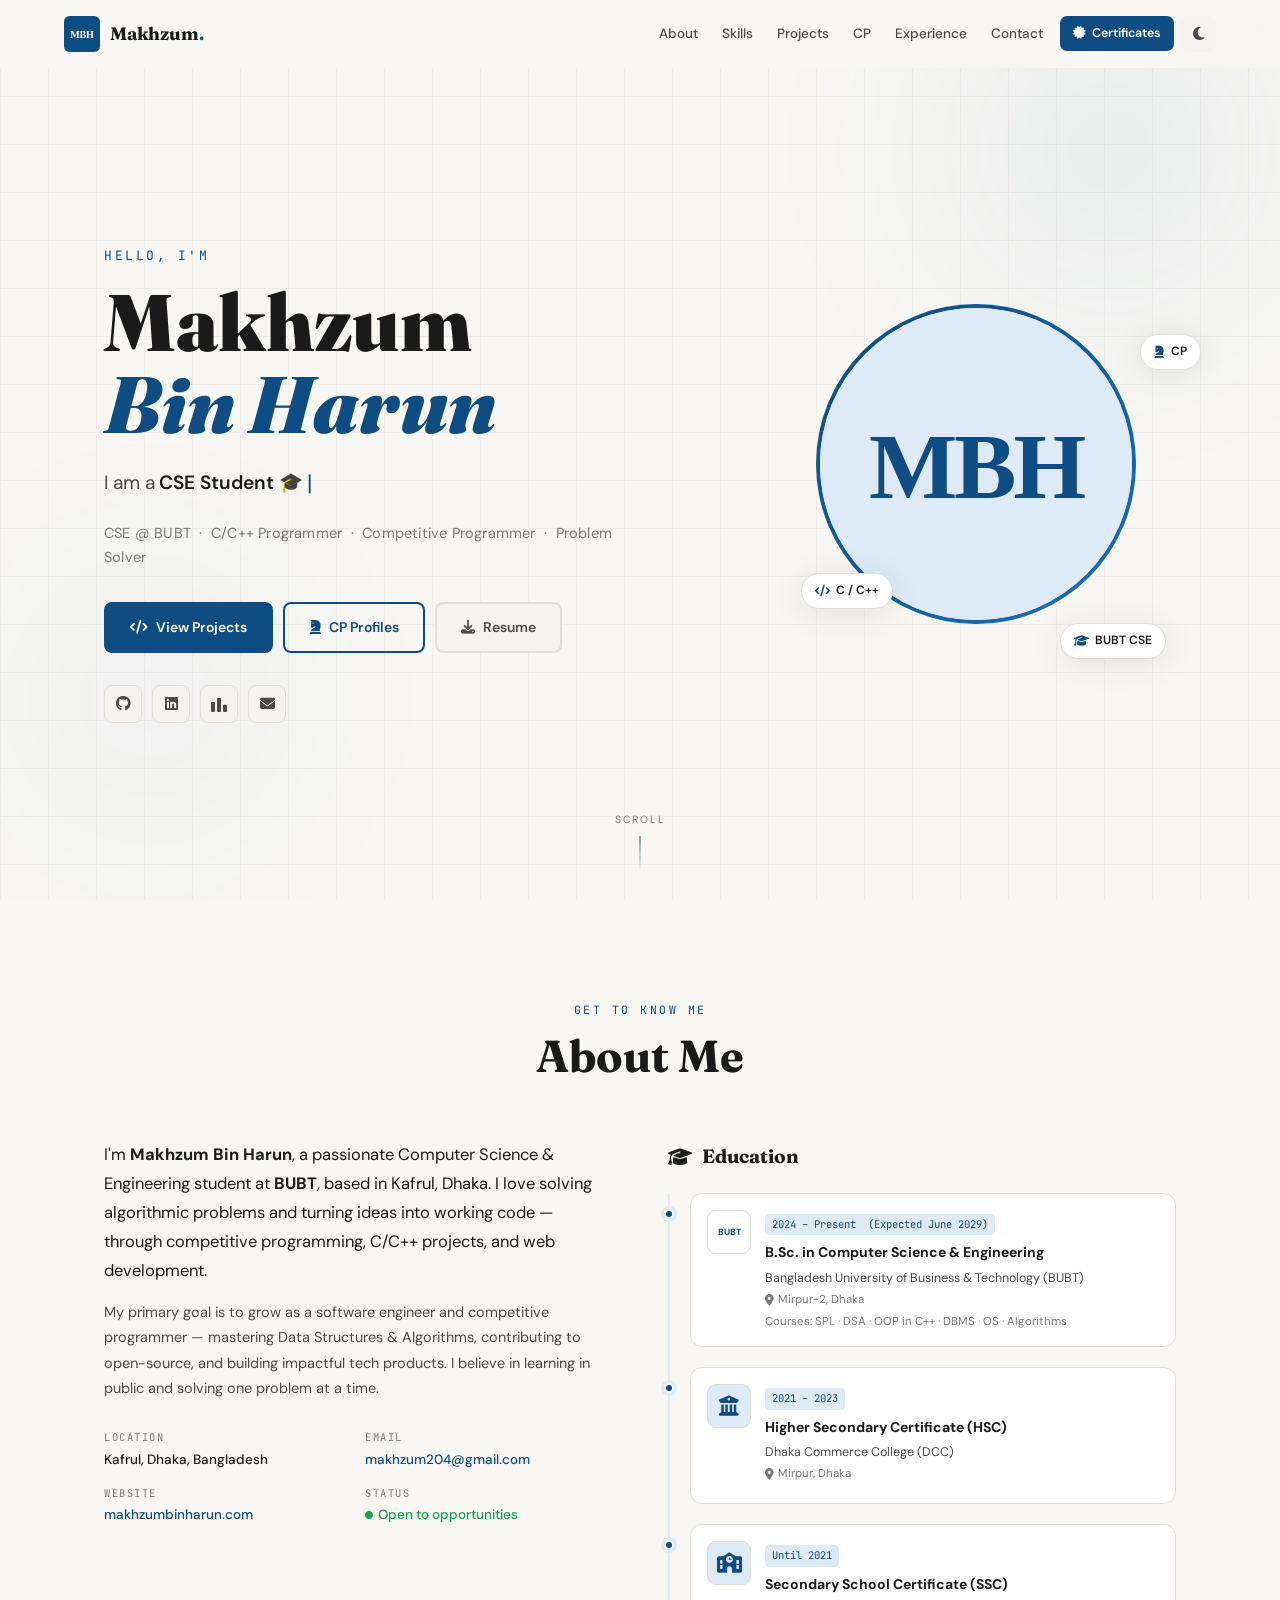
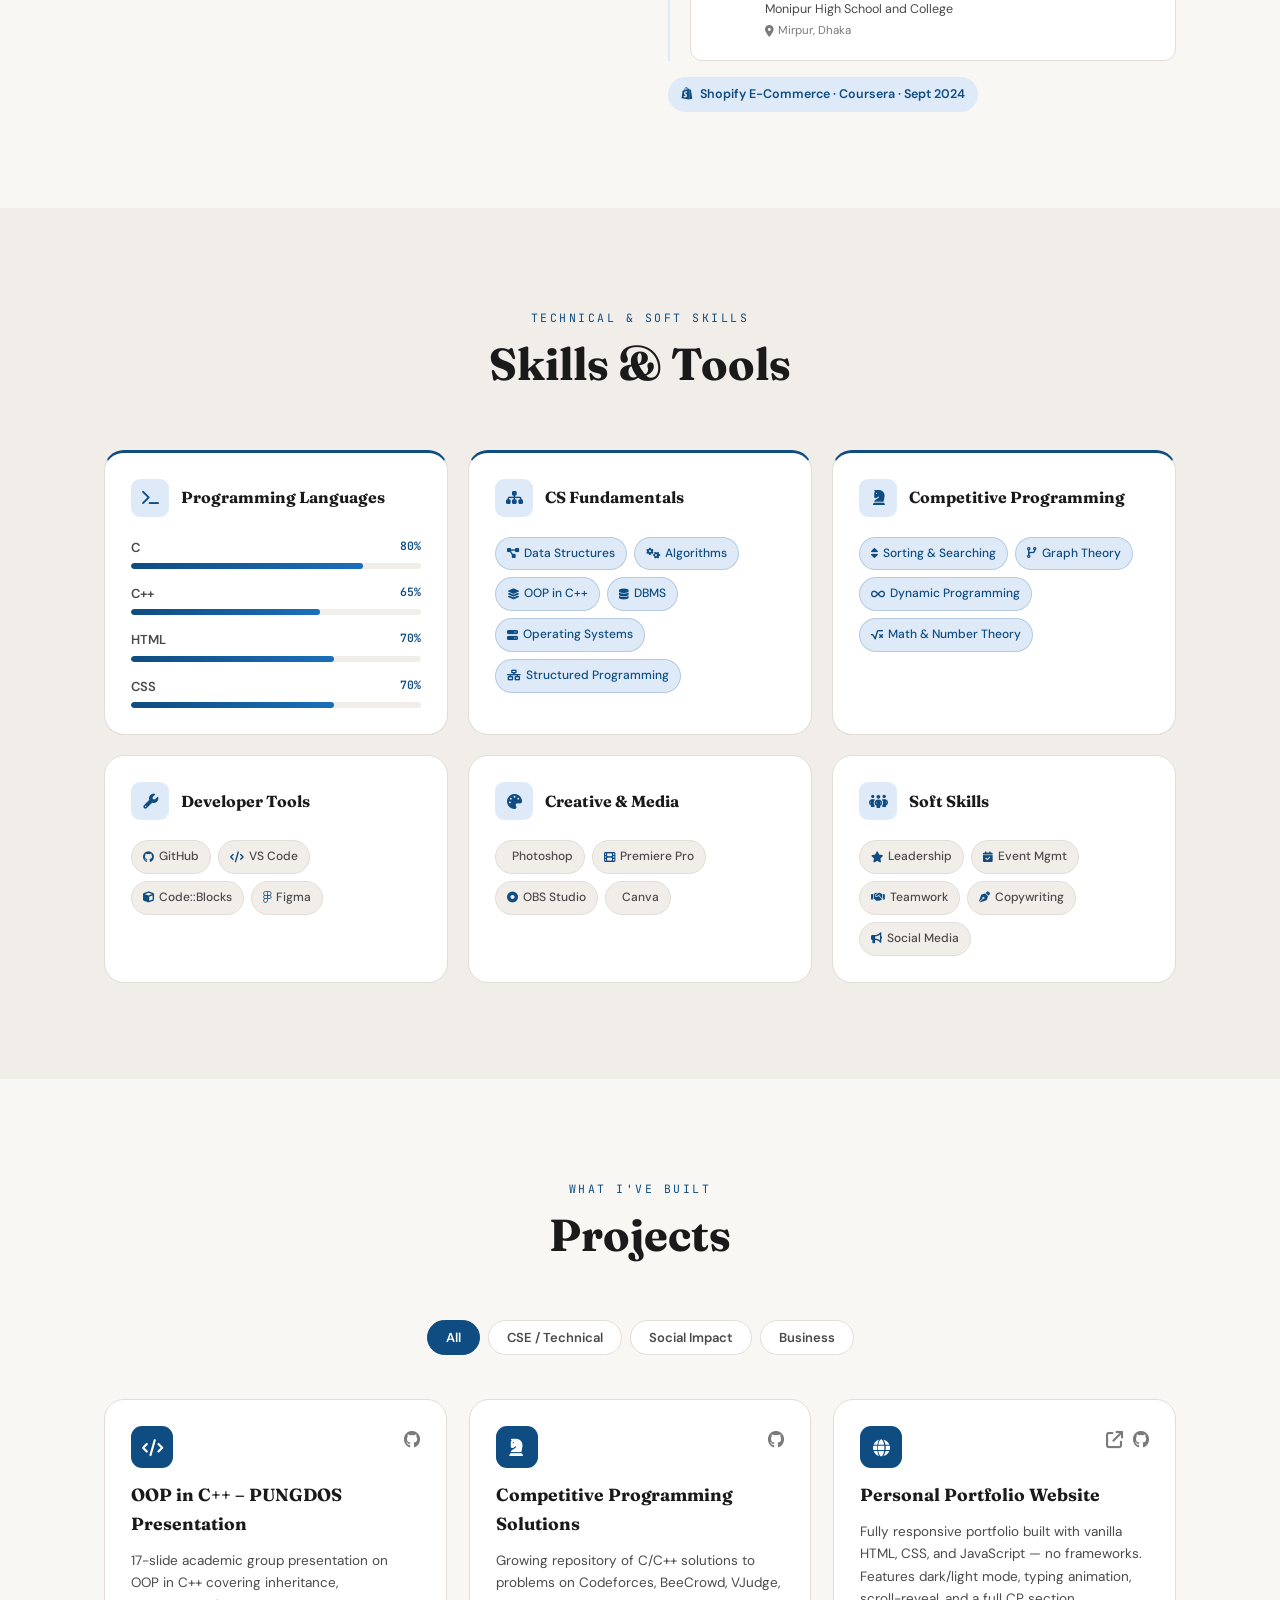
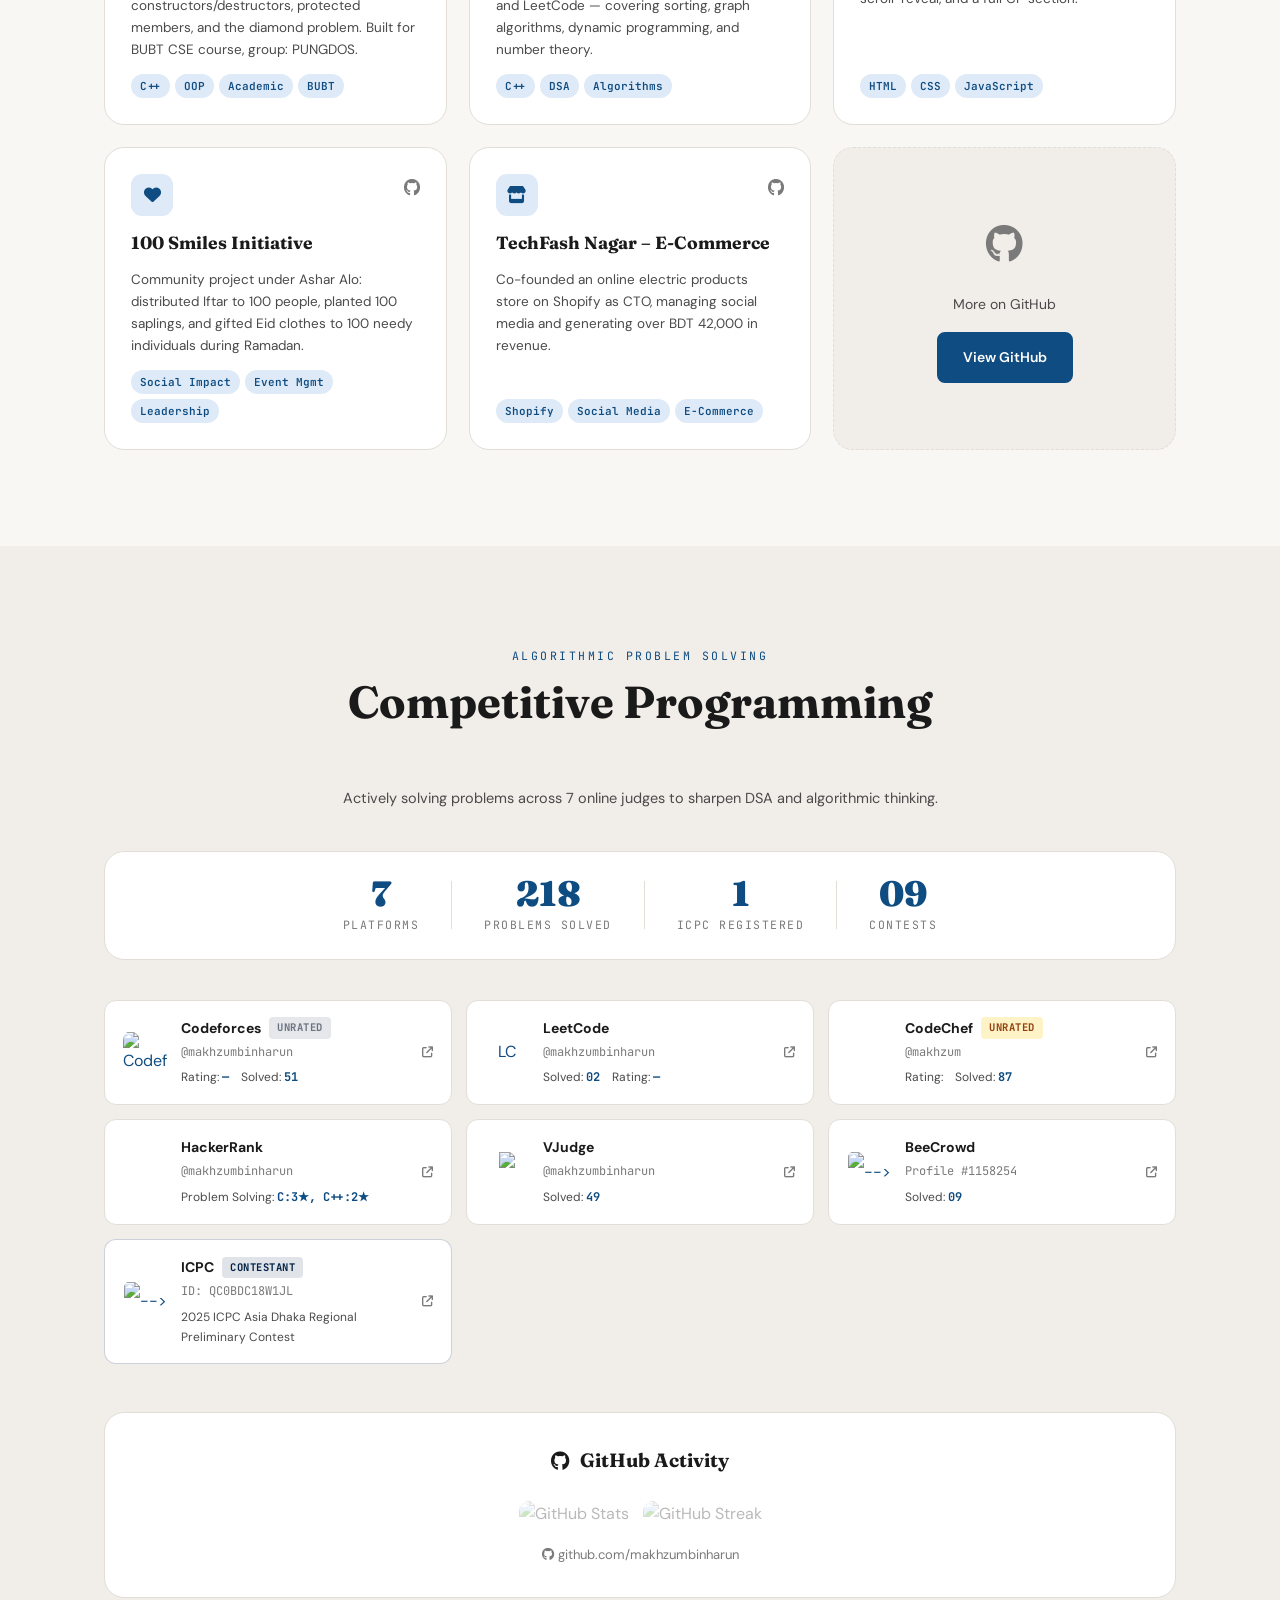
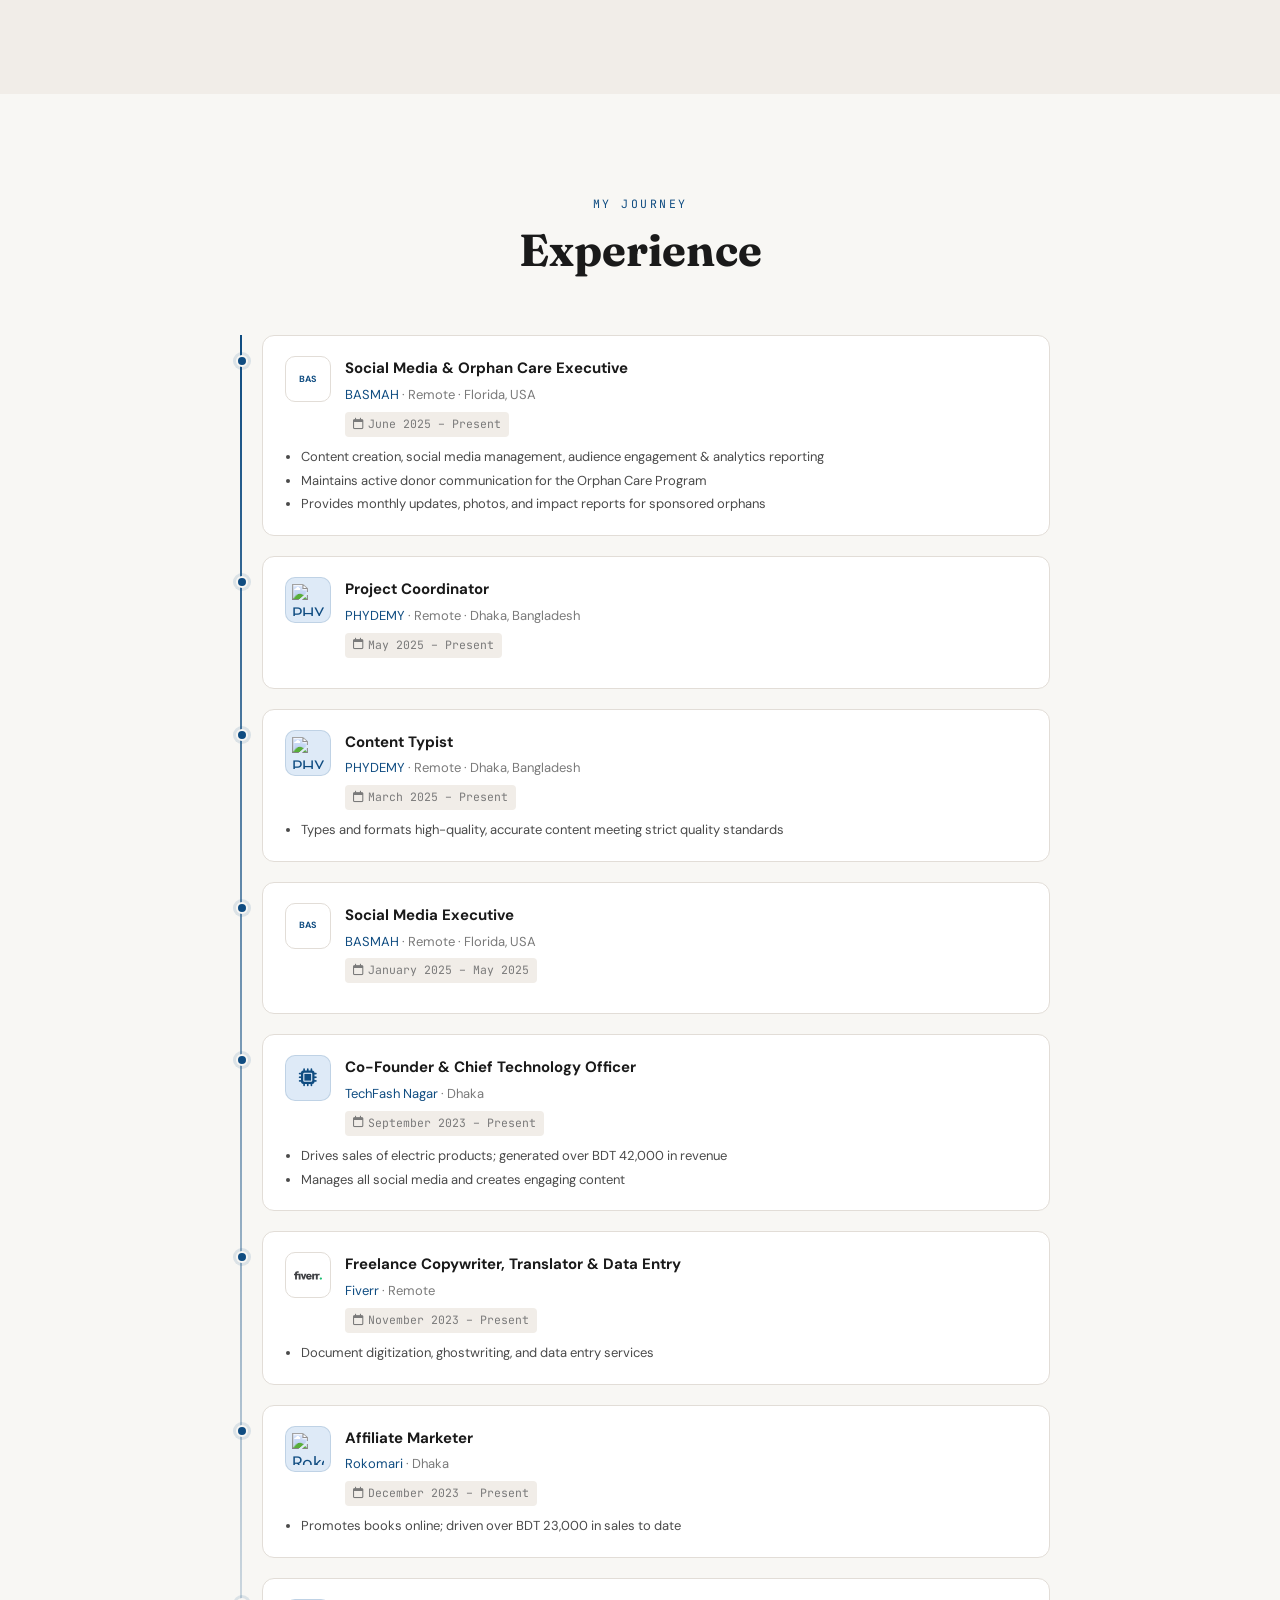
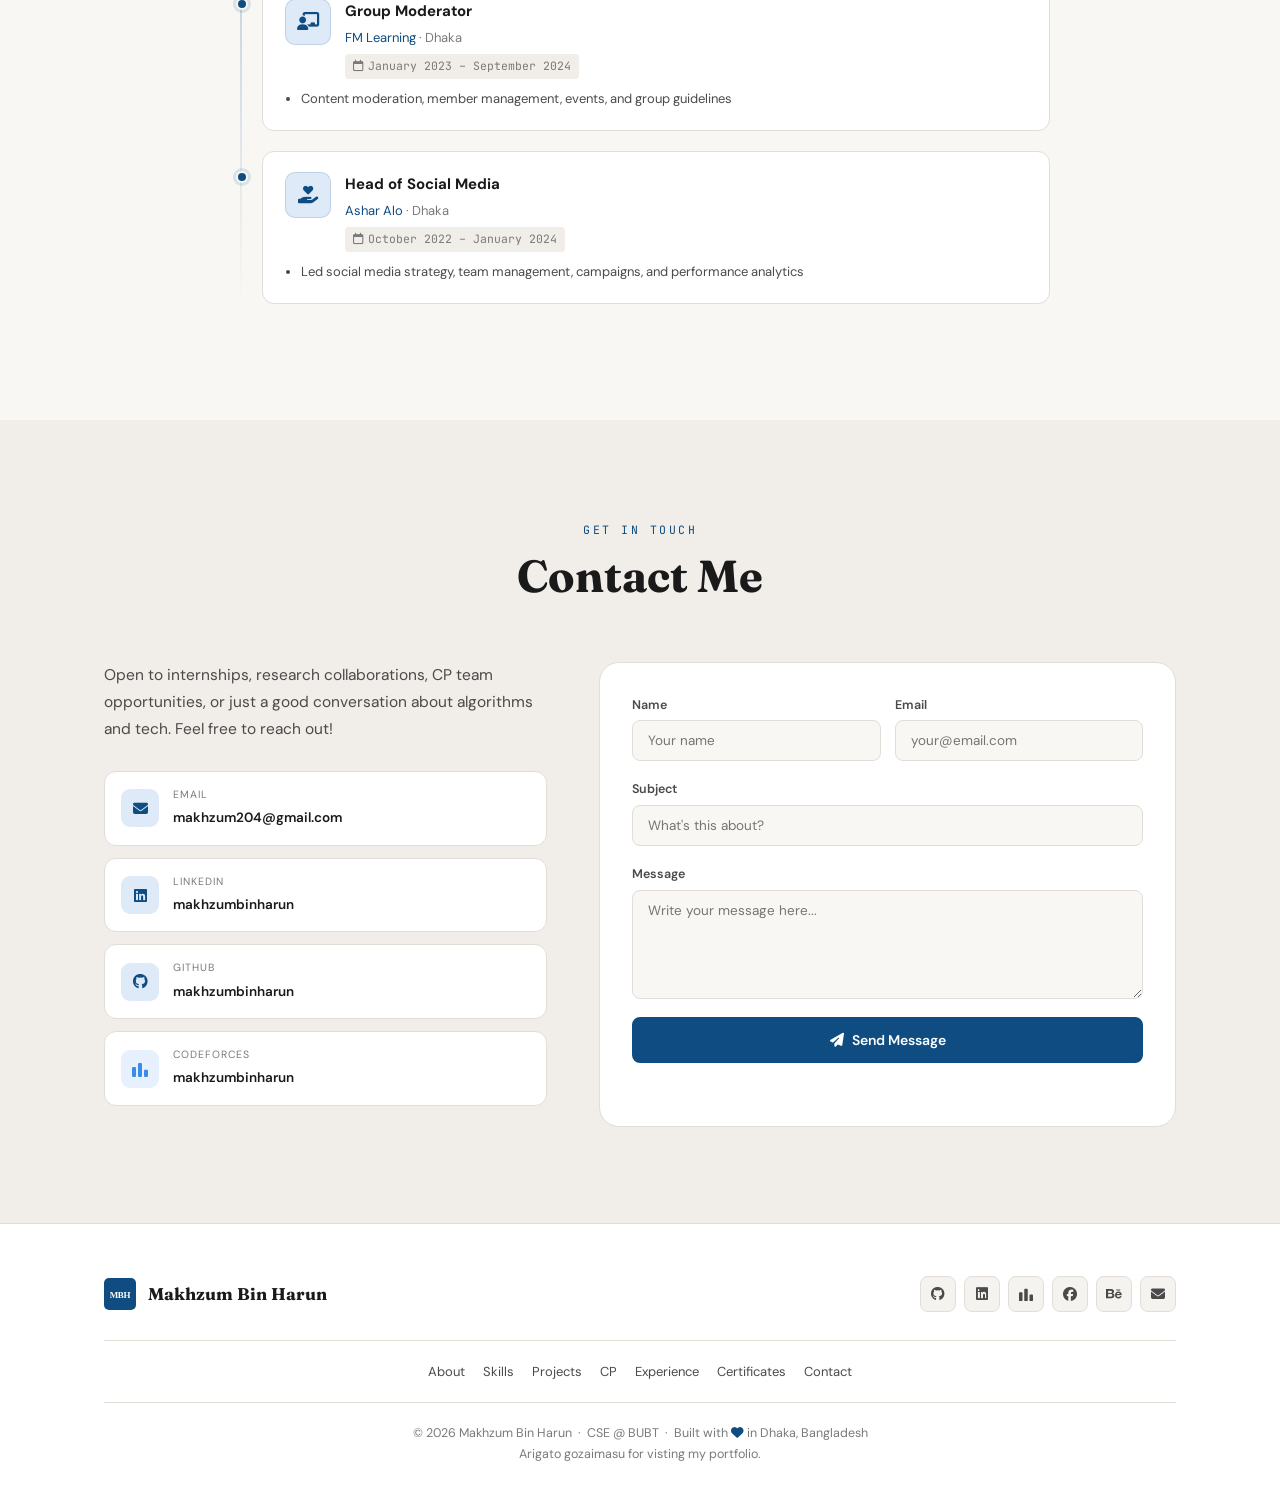
==== index.html @ ab83e9f5 "Update index.html" ====
<!DOCTYPE html>
<html lang="en" data-theme="light">
<head>
  <meta charset="UTF-8" />
  <meta name="viewport" content="width=device-width, initial-scale=1.0" />
  <title>Makhzum Bin Harun – CSE Student & Competitive Programmer</title>
  <meta name="description" content="Portfolio of Makhzum Bin Harun – CSE Student at BUBT, C/C++ programmer, competitive programmer." />
  <link rel="icon" type="image/svg+xml" href="data:image/svg+xml,%3Csvg xmlns='http://www.w3.org/2000/svg' viewBox='0 0 64 64'%3E%3Crect width='64' height='64' rx='12' fill='%230f4c81'/%3E%3Ctext x='50%25' y='54%25' dominant-baseline='middle' text-anchor='middle' font-family='Georgia,serif' font-size='18' font-weight='700' fill='white' letter-spacing='-0.5'%3EMBH%3C/text%3E%3C/svg%3E" />
  <link rel="preconnect" href="https://fonts.googleapis.com" />
  <link rel="preconnect" href="https://fonts.gstatic.com" crossorigin />
  <link href="https://fonts.googleapis.com/css2?family=Fraunces:ital,opsz,wght@0,9..144,300;0,9..144,700;0,9..144,900;1,9..144,400&family=DM+Sans:wght@300;400;500;600&family=JetBrains+Mono:wght@400;600&display=swap" rel="stylesheet" />
  <link rel="stylesheet" href="https://cdnjs.cloudflare.com/ajax/libs/font-awesome/6.5.1/css/all.min.css" />
  <link rel="stylesheet" href="styles.css" />
</head>
<body>

<nav id="navbar">
  <div class="nav-inner">
    <a href="#home" class="nav-logo">
      <svg width="36" height="36" viewBox="0 0 64 64"><rect width="64" height="64" rx="10" fill="var(--accent)"/><text x="50%" y="55%" dominant-baseline="middle" text-anchor="middle" font-family="Georgia,serif" font-size="18" font-weight="700" fill="#fff" letter-spacing="-0.5">MBH</text></svg>
      <span class="nav-name">Makhzum<span class="dot">.</span></span>
    </a>
    <button class="nav-hamburger" id="hamburger" aria-label="Toggle menu"><span></span><span></span><span></span></button>
    <ul class="nav-links" id="nav-links">
      <li><a href="#about"       class="nav-link">About</a></li>
      <li><a href="#skills"      class="nav-link">Skills</a></li>
      <li><a href="#projects"    class="nav-link">Projects</a></li>
      <li><a href="#competitive" class="nav-link">CP</a></li>
      <li><a href="#experience"  class="nav-link">Experience</a></li>
      <li><a href="#contact"     class="nav-link">Contact</a></li>
      <li><a href="certificates.html" class="nav-cert-btn" target="_blank"><i class="fa-solid fa-certificate"></i> Certificates</a></li>
      <li><button id="theme-toggle" class="theme-btn" aria-label="Toggle dark mode"><i class="fa-solid fa-moon" id="theme-icon"></i></button></li>
    </ul>
  </div>
</nav>

<!-- HERO -->
<section id="home" class="hero-section">
  <div class="hero-bg-grid"></div>
  <div class="hero-blob hero-blob-1"></div>
  <div class="hero-blob hero-blob-2"></div>
  <div class="hero-content">
    <div class="hero-text">
      <p class="hero-greeting reveal-up">Hello, I'm</p>
      <h1 class="hero-name reveal-up delay-1">Makhzum<br/><span class="hero-name-accent">Bin Harun</span></h1>
      <div class="hero-typing-wrap reveal-up delay-2">
        <span class="hero-typing-prefix">I am a </span>
        <span id="typing-text" class="hero-typing"></span><span class="cursor">|</span>
      </div>
      <p class="hero-tagline reveal-up delay-3">CSE @ BUBT &nbsp;·&nbsp; C/C++ Programmer &nbsp;·&nbsp; Competitive Programmer &nbsp;·&nbsp; Problem Solver</p>
      <div class="hero-cta reveal-up delay-4">
        <a href="#projects"    class="btn btn-primary"><i class="fa-solid fa-code"></i> View Projects</a>
        <a href="#competitive" class="btn btn-outline"><i class="fa-solid fa-chess-knight"></i> CP Profiles</a>
        <a href="Resume_of_MAKHZUM_BIN_HARUN.pdf" download class="btn btn-ghost"><i class="fa-solid fa-download"></i> Resume</a>
      </div>
      <div class="hero-socials reveal-up delay-5">
        <a href="https://github.com/makhzumbinharun" target="_blank" aria-label="GitHub"><i class="fa-brands fa-github"></i></a>
        <a href="https://www.linkedin.com/in/makhzumbinharun" target="_blank" aria-label="LinkedIn"><i class="fa-brands fa-linkedin"></i></a>
        <a href="https://codeforces.com/profile/makhzumbinharun" target="_blank" aria-label="Codeforces" title="Codeforces"><svg width="16" height="16" viewBox="0 0 24 24" fill="currentColor"><rect x="0" y="9" width="6" height="15" rx="1.5"/><rect x="9" y="3" width="6" height="21" rx="1.5"/><rect x="18" y="13" width="6" height="11" rx="1.5"/></svg></a>
        <a href="mailto:makhzum204@gmail.com" aria-label="Email"><i class="fa-solid fa-envelope"></i></a>
      </div>
    </div>
    <div class="hero-avatar reveal-right delay-2">
      <div class="avatar-ring">
        <div class="avatar-img">
          <!-- 📸 REPLACE: swap SVG with <img src="your-photo.jpg" alt="Makhzum"> -->
          <svg viewBox="0 0 200 200" xmlns="http://www.w3.org/2000/svg">
            <rect width="200" height="200" fill="var(--accent-light)"/>
            <text x="50%" y="54%" dominant-baseline="middle" text-anchor="middle" font-family="Georgia,serif" font-size="60" font-weight="700" fill="var(--accent)" letter-spacing="-2">MBH</text>
          </svg>
        </div>
      </div>
      <div class="avatar-badge badge-1"><i class="fa-solid fa-code"></i> C / C++</div>
      <div class="avatar-badge badge-2"><i class="fa-solid fa-chess-knight"></i> CP</div>
      <div class="avatar-badge badge-3"><i class="fa-solid fa-graduation-cap"></i> BUBT CSE</div>
    </div>
  </div>
  <div class="hero-scroll-hint"><span>Scroll</span><div class="scroll-line"></div></div>
</section>

<!-- ABOUT -->
<section id="about" class="section about-section">
  <div class="container">
    <div class="section-header reveal-up">
      <span class="section-label">Get to know me</span>
      <h2 class="section-title">About Me</h2>
    </div>
    <div class="about-grid">
      <div class="about-text reveal-left">
        <p class="about-summary">I'm <strong>Makhzum Bin Harun</strong>, a passionate Computer Science &amp; Engineering student at <strong>BUBT</strong>, based in Kafrul, Dhaka. I love solving algorithmic problems and turning ideas into working code — through competitive programming, C/C++ projects, and web development.</p>
        <p class="about-objective">My primary goal is to grow as a software engineer and competitive programmer — mastering Data Structures &amp; Algorithms, contributing to open-source, and building impactful tech products. I believe in learning in public and solving one problem at a time.</p>
        <div class="about-info-grid">
          <div class="about-info-item"><span class="info-label">Location</span><span class="info-val">Kafrul, Dhaka, Bangladesh</span></div>
          <div class="about-info-item"><span class="info-label">Email</span><span class="info-val"><a href="mailto:makhzum204@gmail.com">makhzum204@gmail.com</a></span></div>
          <div class="about-info-item"><span class="info-label">Website</span><span class="info-val"><a href="https://makhzumbinharun.com" target="_blank">makhzumbinharun.com</a></span></div>
          <div class="about-info-item"><span class="info-label">Status</span><span class="info-val info-available"><i class="fa-solid fa-circle"></i> Open to opportunities</span></div>
        </div>
      </div>
      <div class="about-edu reveal-right">
        <h3 class="about-subtitle"><i class="fa-solid fa-graduation-cap"></i> Education</h3>
        <div class="edu-timeline">

          <!-- BUBT -->
          <div class="edu-tl-item">
            <div class="edu-tl-dot"></div>
            <div class="edu-tl-card">
              <div class="edu-tl-logo">
                <!-- Replace logo: <img src="logos/bubt.png" alt="BUBT"> -->
                <img src="https://upload.wikimedia.org/wikipedia/en/thumb/4/4d/BUBT_logo.svg/200px-BUBT_logo.svg.png" alt="BUBT" onerror="this.style.display='none';this.nextElementSibling.style.display='flex'"/>
                <span class="edu-logo-fb" style="display:none">BUBT</span>
              </div>
              <div class="edu-tl-info">
                <span class="edu-tl-date">2024 – Present &nbsp;(Expected June 2029)</span>
                <h4>B.Sc. in Computer Science &amp; Engineering</h4>
                <p class="edu-tl-inst">Bangladesh University of Business &amp; Technology (BUBT)</p>
                <p class="edu-tl-loc"><i class="fa-solid fa-location-dot"></i> Mirpur-2, Dhaka</p>
                <p class="edu-tl-courses">Courses: SPL · DSA · OOP in C++ · DBMS · OS · Algorithms</p>
              </div>
            </div>
          </div>

          <!-- Dhaka Commerce College -->
          <div class="edu-tl-item">
            <div class="edu-tl-dot"></div>
            <div class="edu-tl-card">
              <div class="edu-tl-logo edu-tl-logo-fb">
                <!-- Replace logo: <img src="logos/dcc.png" alt="Dhaka Commerce College"> -->
                <i class="fa-solid fa-building-columns"></i>
              </div>
              <div class="edu-tl-info">
                <span class="edu-tl-date">2021 – 2023</span>
                <h4>Higher Secondary Certificate (HSC)</h4>
                <p class="edu-tl-inst">Dhaka Commerce College (DCC)</p>
                <p class="edu-tl-loc"><i class="fa-solid fa-location-dot"></i> Mirpur, Dhaka</p>
              </div>
            </div>
          </div>

          <!-- Monipur High School -->
          <div class="edu-tl-item">
            <div class="edu-tl-dot"></div>
            <div class="edu-tl-card">
              <div class="edu-tl-logo edu-tl-logo-fb">
                <!-- Replace logo: <img src="logos/mhsc.png" alt="Monipur High School"> -->
                <i class="fa-solid fa-school"></i>
              </div>
              <div class="edu-tl-info">
                <span class="edu-tl-date">Until 2021</span>
                <h4>Secondary School Certificate (SSC)</h4>
                <p class="edu-tl-inst">Monipur High School and College</p>
                <p class="edu-tl-loc"><i class="fa-solid fa-location-dot"></i> Mirpur, Dhaka</p>
              </div>
            </div>
          </div>

        </div>
        <div class="cert-chip"><i class="fa-brands fa-shopify"></i> Shopify E-Commerce · Coursera · Sept 2024</div>
      </div>
    </div>
  </div>
</section>

<!-- SKILLS -->
<section id="skills" class="section skills-section">
  <div class="container">
    <div class="section-header reveal-up">
      <span class="section-label">Technical &amp; Soft Skills</span>
      <h2 class="section-title">Skills &amp; Tools</h2>
    </div>
    <div class="skills-grid">
      <div class="skill-category skill-featured reveal-up delay-1">
        <div class="skill-cat-header"><i class="fa-solid fa-terminal"></i><h3>Programming Languages</h3></div>
        <div class="skill-bars">
          <div class="skill-bar-item"><div class="skill-bar-label"><span>C</span><span class="skill-pct">80%</span></div><div class="skill-bar-track"><div class="skill-bar-fill" data-width="80"></div></div></div>
          <div class="skill-bar-item"><div class="skill-bar-label"><span>C++</span><span class="skill-pct">65%</span></div><div class="skill-bar-track"><div class="skill-bar-fill" data-width="65"></div></div></div>
          <div class="skill-bar-item"><div class="skill-bar-label"><span>HTML</span><span class="skill-pct">70%</span></div><div class="skill-bar-track"><div class="skill-bar-fill" data-width="70"></div></div></div>

<div class="skill-bar-item"><div class="skill-bar-label"><span>CSS</span><span class="skill-pct">70%</span></div><div class="skill-bar-track"><div class="skill-bar-fill" data-width="70"></div></div></div>


        </div>
      </div>
      <div class="skill-category skill-featured reveal-up delay-2">
        <div class="skill-cat-header"><i class="fa-solid fa-sitemap"></i><h3>CS Fundamentals</h3></div>
        <div class="skill-badges">
          <span class="badge badge-cse"><i class="fa-solid fa-diagram-project"></i> Data Structures</span>
          <span class="badge badge-cse"><i class="fa-solid fa-gears"></i> Algorithms</span>
          <span class="badge badge-cse"><i class="fa-solid fa-layer-group"></i> OOP in C++</span>
          <span class="badge badge-cse"><i class="fa-solid fa-database"></i> DBMS</span>
          <span class="badge badge-cse"><i class="fa-solid fa-server"></i> Operating Systems</span>
          <span class="badge badge-cse"><i class="fa-solid fa-network-wired"></i> Structured Programming</span>
        </div>
      </div>
      <div class="skill-category skill-featured reveal-up delay-3">
        <div class="skill-cat-header"><i class="fa-solid fa-chess-knight"></i><h3>Competitive Programming</h3></div>
        <div class="skill-badges">
          <span class="badge badge-cse"><i class="fa-solid fa-sort"></i> Sorting &amp; Searching</span>
          <span class="badge badge-cse"><i class="fa-solid fa-code-branch"></i> Graph Theory</span>
          <span class="badge badge-cse"><i class="fa-solid fa-infinity"></i> Dynamic Programming</span>
          <span class="badge badge-cse"><i class="fa-solid fa-square-root-variable"></i> Math &amp; Number Theory</span>
        </div>
      </div>
      <div class="skill-category reveal-up delay-4">
        <div class="skill-cat-header"><i class="fa-solid fa-wrench"></i><h3>Developer Tools</h3></div>
        <div class="skill-badges">
          <span class="badge"><i class="fa-brands fa-github"></i> GitHub</span>
          <span class="badge"><i class="fa-solid fa-code"></i> VS Code</span>
          <span class="badge"><i class="fa-solid fa-cube"></i> Code::Blocks</span>
          <span class="badge"><i class="fa-brands fa-figma"></i> Figma</span>
        </div>
      </div>
      <div class="skill-category reveal-up delay-5">
        <div class="skill-cat-header"><i class="fa-solid fa-palette"></i><h3>Creative &amp; Media</h3></div>
        <div class="skill-badges">
          <span class="badge"><i class="fa-brands fa-adobe"></i> Photoshop</span>
          <span class="badge"><i class="fa-solid fa-film"></i> Premiere Pro</span>
          <span class="badge"><i class="fa-solid fa-circle-dot"></i> OBS Studio</span>
          <span class="badge"><i class="fa-brands fa-canva"></i> Canva</span>
        </div>
      </div>
      <div class="skill-category reveal-up delay-1">
        <div class="skill-cat-header"><i class="fa-solid fa-people-group"></i><h3>Soft Skills</h3></div>
        <div class="skill-badges">
          <span class="badge"><i class="fa-solid fa-star"></i> Leadership</span>
          <span class="badge"><i class="fa-solid fa-calendar-check"></i> Event Mgmt</span>
          <span class="badge"><i class="fa-solid fa-handshake"></i> Teamwork</span>
          <span class="badge"><i class="fa-solid fa-pen-nib"></i> Copywriting</span>
          <span class="badge"><i class="fa-solid fa-bullhorn"></i> Social Media</span>
        </div>
      </div>
    </div>
  </div>
</section>

<!-- PROJECTS -->
<section id="projects" class="section projects-section">
  <div class="container">
    <div class="section-header reveal-up">
      <span class="section-label">What I've built</span>
      <h2 class="section-title">Projects</h2>
    </div>
    <div class="project-filters reveal-up delay-1">
      <button class="filter-btn active" data-filter="all">All</button>
      <button class="filter-btn" data-filter="cse">CSE / Technical</button>
      <button class="filter-btn" data-filter="social">Social Impact</button>
      <button class="filter-btn" data-filter="business">Business</button>
    </div>
    <div class="projects-grid">
      <div class="project-card reveal-up delay-1" data-category="cse">
        <div class="project-card-top">
          <div class="project-icon project-icon-cse"><i class="fa-solid fa-code"></i></div>
          <div class="project-links"><a href="https://github.com/makhzumbinharun" target="_blank"><i class="fa-brands fa-github"></i></a></div>
        </div>
        <h3 class="project-title">OOP in C++ – PUNGDOS Presentation</h3>
        <p class="project-desc">17-slide academic group presentation on OOP in C++ covering inheritance, constructors/destructors, protected members, and the diamond problem. Built for BUBT CSE course, group: PUNGDOS.</p>
        <div class="project-tags"><span>C++</span><span>OOP</span><span>Academic</span><span>BUBT</span></div>
      </div>
      <div class="project-card reveal-up delay-2" data-category="cse">
        <div class="project-card-top">
          <div class="project-icon project-icon-cse"><i class="fa-solid fa-chess-knight"></i></div>
          <div class="project-links"><a href="https://github.com/makhzumbinharun" target="_blank"><i class="fa-brands fa-github"></i></a></div>
        </div>
        <h3 class="project-title">Competitive Programming Solutions</h3>
        <p class="project-desc">Growing repository of C/C++ solutions to problems on Codeforces, BeeCrowd, VJudge, and LeetCode — covering sorting, graph algorithms, dynamic programming, and number theory.</p>
        <div class="project-tags"><span>C++</span><span>DSA</span><span>Algorithms</span></div>
      </div>
      <div class="project-card reveal-up delay-3" data-category="cse">
        <div class="project-card-top">
          <div class="project-icon project-icon-cse"><i class="fa-solid fa-globe"></i></div>
          <div class="project-links">
            <a href="https://makhzumbinharun.github.io" target="_blank"><i class="fa-solid fa-arrow-up-right-from-square"></i></a>
            <a href="https://github.com/makhzumbinharun" target="_blank"><i class="fa-brands fa-github"></i></a>
          </div>
        </div>
        <h3 class="project-title">Personal Portfolio Website</h3>
        <p class="project-desc">Fully responsive portfolio built with vanilla HTML, CSS, and JavaScript — no frameworks. Features dark/light mode, typing animation, scroll-reveal, and a full CP section.</p>
        <div class="project-tags"><span>HTML</span><span>CSS</span><span>JavaScript</span></div>
      </div>
      <div class="project-card reveal-up delay-4" data-category="social">
        <div class="project-card-top">
          <div class="project-icon"><i class="fa-solid fa-heart"></i></div>
          <div class="project-links"><a href="https://github.com/makhzumbinharun" target="_blank"><i class="fa-brands fa-github"></i></a></div>
        </div>
        <h3 class="project-title">100 Smiles Initiative</h3>
        <p class="project-desc">Community project under Ashar Alo: distributed Iftar to 100 people, planted 100 saplings, and gifted Eid clothes to 100 needy individuals during Ramadan.</p>
        <div class="project-tags"><span>Social Impact</span><span>Event Mgmt</span><span>Leadership</span></div>
      </div>
      <div class="project-card reveal-up delay-5" data-category="business">
        <div class="project-card-top">
          <div class="project-icon"><i class="fa-solid fa-store"></i></div>
          <div class="project-links"><a href="https://github.com/makhzumbinharun" target="_blank"><i class="fa-brands fa-github"></i></a></div>
        </div>
        <h3 class="project-title">TechFash Nagar – E-Commerce</h3>
        <p class="project-desc">Co-founded an online electric products store on Shopify as CTO, managing social media and generating over BDT 42,000 in revenue.</p>
        <div class="project-tags"><span>Shopify</span><span>Social Media</span><span>E-Commerce</span></div>
      </div>
      <div class="project-card project-card-cta reveal-up delay-3" data-category="cse">
        <div class="project-icon-big"><i class="fa-brands fa-github"></i></div>
        <p>More on GitHub</p>
        <a href="https://github.com/makhzumbinharun" target="_blank" class="btn btn-primary">View GitHub</a>
      </div>
    </div>
  </div>
</section>

<!-- COMPETITIVE PROGRAMMING -->
<section id="competitive" class="section cp-section">
  <div class="container">
    <div class="section-header reveal-up">
      <span class="section-label">Algorithmic Problem Solving</span>
      <h2 class="section-title">Competitive Programming</h2>
    </div>
    <p class="cp-intro reveal-up delay-1">Actively solving problems across 7 online judges to sharpen DSA and algorithmic thinking. </p> <!-- Update the <code>✏️</code>-marked stats as you progress. -->

    <!-- Summary stats bar -->
    <div class="cp-stats-bar reveal-up delay-2">
      <div class="cp-stat-item"><span class="cp-stat-num">7</span><span class="cp-stat-label">Platforms</span></div>
      <div class="cp-stat-divider"></div>
      <!-- ✏️ Update total problems solved -->
      <div class="cp-stat-item"><span class="cp-stat-num" id="stat-solved">218</span><span class="cp-stat-label">Problems Solved</span></div>
      <div class="cp-stat-divider"></div>
      <div class="cp-stat-item"><span class="cp-stat-num">1</span><span class="cp-stat-label">ICPC Registered</span></div>
      <div class="cp-stat-divider"></div>
      <!-- ✏️ Update contest count -->
      <div class="cp-stat-item"><span class="cp-stat-num" id="stat-contests">09</span><span class="cp-stat-label">Contests</span></div>
    </div>

    <div class="cp-grid">

      <!-- Codeforces -->
      <a href="https://codeforces.com/profile/makhzumbinharun" target="_blank" class="cp-card reveal-up delay-1">
        <div class="cp-card-logo">
		<img height="40" style="height: 40px;" alt="Codeforces" title="Codeforces" src="https://codeforces.com/codeforces.org/s/36072/favicon-96x96.png">

<!-- Official Codeforces colors: bar chart in blue/red/orange -->
<!-- 
          <svg width="40" height="40" viewBox="0 0 40 40" xmlns="http://www.w3.org/2000/svg">
            <rect width="40" height="40" rx="9" fill="#1a1a2e"/>
            <rect x="5"  y="19" width="8" height="15" rx="1.5" fill="#3B8BEB"/>
            <rect x="16" y="11" width="8" height="23" rx="1.5" fill="#E84D4D"/>
            <rect x="27" y="23" width="8" height="11" rx="1.5" fill="#F5A623"/>
          </svg> -->
        </div>
        <div class="cp-card-info">
          <div class="cp-card-top-row">
            <span class="cp-card-platform">Codeforces</span>
            <!-- ✏️ Replace badge color class: cp-badge-gray=Newbie, cp-badge-green=Pupil, cp-badge-blue=Specialist etc. -->
            <span class="cp-badge cp-badge-gray">Unrated</span>
          </div>
          <div class="cp-card-handle">@makhzumbinharun</div>
          <div class="cp-card-stats-row">
            <!-- ✏️ Replace — with your actual rating -->
            <span>Rating: <strong class="cp-num" id="cf-rating">—</strong></span>
            <span>Solved: <strong class="cp-num" id="cf-solved">51</strong></span>
          </div>
        </div>
        <i class="fa-solid fa-arrow-up-right-from-square cp-ext"></i>
      </a>

      <!-- LeetCode -->
      <a href="https://leetcode.com/u/makhzumbinharun" target="_blank" class="cp-card reveal-up delay-2">
        <div class="cp-card-logo">
<img src="https://leetcode.com/favicon.ico" alt="LeetCode" style="width:28px;height:28px;object-fit:contain" onerror="this.outerHTML='&lt;span class=cp-logo-text&gt;LC&lt;/span&gt;'">
<!-- 
          <svg width="40" height="40" viewBox="0 0 40 40" xmlns="http://www.w3.org/2000/svg">
            <rect width="40" height="40" rx="9" fill="#1A1A2D"/>
            <!-- LC stylized path -->
            <path d="M10 30 L10 11 L15 11 L15 25 L30 25 L30 30 Z" fill="#FFA116"/>
            <rect x="21" y="15" width="9" height="4" rx="1" fill="#B3B3B3" opacity="0.6"/>
          </svg>

        </div>
        <div class="cp-card-info">
          <div class="cp-card-top-row">
            <span class="cp-card-platform">LeetCode</span>
          </div>
          <div class="cp-card-handle">@makhzumbinharun</div>
          <div class="cp-card-stats-row">
            <!-- ✏️ Replace — with your solved count and rating -->
            <span>Solved: <strong class="cp-num" id="lc-solved">02</strong></span>
            <span>Rating: <strong class="cp-num" id="lc-rating">—</strong></span>
          </div>
        </div>
        <i class="fa-solid fa-arrow-up-right-from-square cp-ext"></i>
      </a>

      <!-- CodeChef -->
      <a href="https://www.codechef.com/users/makhzum" target="_blank" class="cp-card reveal-up delay-3">
        <div class="cp-card-logo">
	<img src="https://www.codechef.com/favicon.ico" alt="CodeChef" onerror="this.style.display='none';this.nextElementSibling.style.display='flex'">
<!--
          <svg width="40" height="40" viewBox="0 0 40 40" xmlns="http://www.w3.org/2000/svg">
            <rect width="40" height="40" rx="9" fill="#5B4638"/>-->

            <!-- Chef hat silhouette -->
            <ellipse cx="20" cy="16" rx="9" ry="8" fill="#fff"/>
            <rect x="11" y="21" width="18" height="9" rx="2" fill="#fff"/>
            <ellipse cx="20" cy="16" rx="5.5" ry="5" fill="#5B4638" opacity="0.2"/>
          </svg> 
        </div>
        <div class="cp-card-info">
          <div class="cp-card-top-row">
            <span class="cp-card-platform">CodeChef</span>
            <!-- ✏️ Replace 1★ with your star count -->
            <span class="cp-badge cp-badge-brown">UNRATED</span>
          </div>
          <div class="cp-card-handle">@makhzum</div>
          <div class="cp-card-stats-row">
            <!-- ✏️ Replace — with your actual rating -->
            <span>Rating: <strong class="cp-num" id="cc-rating"></strong></span>
            <span>Solved: <strong class="cp-num" id="cc-solved">87</strong></span>
          </div>
        </div>
        <i class="fa-solid fa-arrow-up-right-from-square cp-ext"></i>
      </a>

      <!-- HackerRank -->
      <a href="https://www.hackerrank.com/makhzumbinharun" target="_blank" class="cp-card reveal-up delay-4">
        <div class="cp-card-logo">
 <!-- Vector Emoji HackerRank Logo
          <svg width="40" height="40" viewBox="0 0 40 40" xmlns="http://www.w3.org/2000/svg">
            <rect width="40" height="40" rx="9" fill="#00EA64"/>
            <path d="M11 9 L11 31 M29 9 L29 31 M11 20 L29 20" stroke="#1a1a2e" stroke-width="4" stroke-linecap="round" fill="none"/>
          </svg> -->

	<img src="https://www.hackerrank.com/favicon.ico" alt="HackerRank" onerror="this.style.display='none';this.nextElementSibling.style.display='flex'">

        </div>
        <div class="cp-card-info">
          <div class="cp-card-top-row">
            <span class="cp-card-platform">HackerRank</span>
          </div>
          <div class="cp-card-handle">@makhzumbinharun</div>
          <div class="cp-card-stats-row">
            <!-- ✏️ Replace — with your domain star ratings e.g. "5★" C-14 CPP-6--> 
            <span>Problem Solving: <strong class="cp-num">C:3★, C++:2★</strong></span>
          </div>
        </div>
        <i class="fa-solid fa-arrow-up-right-from-square cp-ext"></i>
      </a>

      <!-- VJudge -->
      <a href="https://vjudge.net/user/makhzumbinharun" target="_blank" class="cp-card reveal-up delay-1">
        <div class="cp-card-logo">

	<img src="https://vjudge.net/static/bundle/11b24ab2156955d8f3fa.ico" height="40">

          <!-- VJudge: no official icon; using V-shape representing "Virtual Judge" -->
<!--
          <svg width="40" height="40" viewBox="0 0 40 40" xmlns="http://www.w3.org/2000/svg">
            <rect width="40" height="40" rx="9" fill="#2D3748"/>
            <path d="M9 10 L20 30 L31 10" stroke="#63B3ED" stroke-width="3.5" stroke-linecap="round" stroke-linejoin="round" fill="none"/>
          </svg> -->
        </div>
        <div class="cp-card-info">
          <div class="cp-card-top-row">
            <span class="cp-card-platform">VJudge</span>
          </div>
          <div class="cp-card-handle">@makhzumbinharun</div>
          <div class="cp-card-stats-row">
            <!-- ✏️ Replace — with your VJudge solved count -->
            <span>Solved: <strong class="cp-num" id="vj-solved">49</strong></span>
          </div>
        </div>
        <i class="fa-solid fa-arrow-up-right-from-square cp-ext"></i>
      </a>

      <!-- BeeCrowd -->
      <a href="https://judge.beecrowd.com/en/profile/1158254" target="_blank" class="cp-card reveal-up delay-2">
        <div class="cp-card-logo">

	<img src="https://judge.beecrowd.com/favicon.ico?1756240408" height="40">

<!--
          <svg width="40" height="40" viewBox="0 0 40 40" xmlns="http://www.w3.org/2000/svg">
            <rect width="40" height="40" rx="9" fill="#F4A623"/>
            <!-- Bee body -->
            <ellipse cx="20" cy="21" rx="7" ry="9" fill="#1a1a2e"/>
            <!-- Wings -->
            <ellipse cx="12" cy="15" rx="5" ry="3" fill="#fff" opacity="0.85" transform="rotate(-20 12 15)"/>
            <ellipse cx="28" cy="15" rx="5" ry="3" fill="#fff" opacity="0.85" transform="rotate(20 28 15)"/>
            <!-- Stripes -->
            <rect x="14" y="18" width="12" height="2.5" rx="1.2" fill="#F4A623"/>
            <rect x="14" y="22" width="12" height="2.5" rx="1.2" fill="#F4A623"/>
            <!-- Antennae -->
            <line x1="17" y1="12" x2="14" y2="8"  stroke="#1a1a2e" stroke-width="1.5" stroke-linecap="round"/>
            <line x1="23" y1="12" x2="26" y2="8"  stroke="#1a1a2e" stroke-width="1.5" stroke-linecap="round"/>
            <circle cx="14" cy="8"  r="1.5" fill="#1a1a2e"/>
            <circle cx="26" cy="8"  r="1.5" fill="#1a1a2e"/>
          </svg>
-->
        </div>
        <div class="cp-card-info">
          <div class="cp-card-top-row">
            <span class="cp-card-platform">BeeCrowd</span>
          </div>
          <div class="cp-card-handle">Profile #1158254</div>
          <div class="cp-card-stats-row">
            <!-- ✏️ Replace — with your BeeCrowd solved count -->
            <span>Solved: <strong class="cp-num" id="bc-solved">09</strong></span>
          </div>
        </div>
        <i class="fa-solid fa-arrow-up-right-from-square cp-ext"></i>
      </a>

      <!-- ICPC -->
      <a href="https://icpc.global/ICPCID/QC0BDC18W1JL" target="_blank" class="cp-card cp-card-icpc reveal-up delay-3">
        <div class="cp-card-logo">
	<img src="https://icpc.global/favicon.ico" height="40">

          <!-- ICPC Foundation official brand: dark navy bg, red accent, gold star -->
<!--
          <svg width="40" height="40" viewBox="0 0 40 40" xmlns="http://www.w3.org/2000/svg">
            <rect width="40" height="40" rx="9" fill="#002147"/>
            <!-- Trophy cup shape -->
            <path d="M14 28 C14 21 17 14 20 14 C23 14 26 21 26 28" stroke="#C41E3A" stroke-width="2.5" fill="none" stroke-linecap="round"/>
            <rect x="17" y="27" width="6" height="4" rx="1" fill="#C41E3A"/>
            <rect x="13" y="31" width="14" height="3" rx="1.5" fill="#fff" opacity="0.9"/>
            <!-- Handles -->
            <path d="M14 18 C11 18 10 22 14 22" stroke="#C41E3A" stroke-width="1.5" fill="none"/>
            <path d="M26 18 C29 18 30 22 26 22" stroke="#C41E3A" stroke-width="1.5" fill="none"/>
            <!-- Star -->
            <polygon points="20,7 21.5,11.5 26,11.5 22.5,14.5 24,19 20,16.5 16,19 17.5,14.5 14,11.5 18.5,11.5" fill="#FFD700" transform="scale(0.55) translate(16.5,3)"/>
          </svg> -->

        </div>
        <div class="cp-card-info">
          <div class="cp-card-top-row">
            <span class="cp-card-platform">ICPC</span>
            <span class="cp-badge cp-badge-navy">Contestant</span>
          </div>
          <div class="cp-card-handle">ID: QC0BDC18W1JL</div>
          <div class="cp-card-stats-row">
            <span>2025 ICPC Asia Dhaka Regional Preliminary Contest</span>
            <!-- ✏️ Add regional rank or contest name when available -->
          </div>
        </div>
        <i class="fa-solid fa-arrow-up-right-from-square cp-ext"></i>
      </a>

    </div><!-- /cp-grid -->

    <!-- GitHub Stats -->
    <div class="github-stats reveal-up delay-4">
      <h3 class="gh-stats-title"><i class="fa-brands fa-github"></i> GitHub Activity</h3>
      <div class="gh-stats-cards">
        <img id="gh-stat-1"
             src="https://github-readme-stats.vercel.app/api?username=makhzumbinharun&show_icons=true&hide_border=true&bg_color=00000000&title_color=0f4c81&icon_color=0f4c81&text_color=333333"
             data-light="https://github-readme-stats.vercel.app/api?username=makhzumbinharun&show_icons=true&hide_border=true&bg_color=00000000&title_color=0f4c81&icon_color=0f4c81&text_color=333333"
             data-dark="https://github-readme-stats.vercel.app/api?username=makhzumbinharun&show_icons=true&hide_border=true&bg_color=00000000&title_color=4a9ede&icon_color=4a9ede&text_color=eeeeee&theme=dark"
             alt="GitHub Stats" class="gh-stat-img" onerror="this.style.opacity='0.3'"/>
        <img id="gh-stat-2"
             src="https://github-readme-streak-stats.herokuapp.com?user=makhzumbinharun&hide_border=true&background=00000000&ring=0f4c81&fire=e85d04&currStreakLabel=0f4c81"
             data-light="https://github-readme-streak-stats.herokuapp.com?user=makhzumbinharun&hide_border=true&background=00000000&ring=0f4c81&fire=e85d04&currStreakLabel=0f4c81"
             data-dark="https://github-readme-streak-stats.herokuapp.com?user=makhzumbinharun&hide_border=true&background=00000000&ring=4a9ede&fire=e85d04&currStreakLabel=4a9ede&sideLabels=eeeeee&dates=aaaaaa&currStreakNum=ffffff"
             alt="GitHub Streak" class="gh-stat-img" onerror="this.style.opacity='0.3'"/>
      </div>
      <p class="gh-note"><a href="https://github.com/makhzumbinharun" target="_blank"><i class="fa-brands fa-github"></i> github.com/makhzumbinharun</a></p>
    </div>
  </div>
</section>

<!-- EXPERIENCE -->
<section id="experience" class="section exp-section">
  <div class="container">
    <div class="section-header reveal-up">
      <span class="section-label">My Journey</span>
      <h2 class="section-title">Experience</h2>
    </div>
    <div class="exp-timeline">

      <!-- BASMAH – Social Media & Orphan Care Executive -->
      <div class="exp-item reveal-left">
        <div class="exp-dot"></div>
        <div class="exp-card">
          <div class="exp-header">
            <!-- Replace logo: swap src with "logos/basmah.png" when you have it locally -->
            <div class="exp-logo"><img src="https://basmah.org/wp-content/uploads/2025/10/USA-LOGO-BOLD.png" alt="BASMAH" onerror="this.style.display='none';this.nextElementSibling.style.display='flex'"/><span class="exp-logo-fb" style="display:none">BAS</span></div>
            <div class="exp-meta">
              <h4 class="exp-role">Social Media &amp; Orphan Care Executive</h4>
              <p class="exp-org"><a href="https://basmah.org" target="_blank">BASMAH</a> <span class="exp-type">· Remote · Florida, USA</span></p>
              <span class="exp-date"><i class="fa-regular fa-calendar"></i> June 2025 – Present</span>
            </div>
          </div>
          <ul class="exp-bullets">
            <li>Content creation, social media management, audience engagement &amp; analytics reporting</li>
            <li>Maintains active donor communication for the Orphan Care Program</li>
            <li>Provides monthly updates, photos, and impact reports for sponsored orphans</li>
          </ul>
        </div>
      </div>

      <!-- PHYDEMY Project Coordinator -->
      <div class="exp-item reveal-left delay-1">
        <div class="exp-dot"></div>
        <div class="exp-card">
          <div class="exp-header">
            <!-- Replace logo: <img src="logos/phydemy.png" alt="PHYDEMY"> <i class="fa-solid fa-diagram-project"></i>-->
            <div class="exp-logo exp-logo-icon"><img src="https://yt3.googleusercontent.com/bNYyDeMT99vBzw_M4ZuFpTUsPpwE-F9SqtYCuavDBQkniEmFoa3exHpM9qOomOgocMulwCQ39Qg=s160-c-k-c0x00ffffff-no-rj" alt="PHYDEMY"></div>
            <div class="exp-meta">
              <h4 class="exp-role">Project Coordinator</h4>
		<p class="exp-org"><a href="https://www.youtube.com/channel/UCPJLQEfb3SSsInC0xhYXPJQ" target="_blank">PHYDEMY</a> <span class="exp-type">· Remote · Dhaka, Bangladesh</span></p>

              <span class="exp-date"><i class="fa-regular fa-calendar"></i> May 2025 – Present</span>
            </div>
          </div>
        </div>
      </div>

      <!-- PHYDEMY Content Typist -->
      <div class="exp-item reveal-left delay-2">
        <div class="exp-dot"></div>
        <div class="exp-card">
          <div class="exp-header">
            <!-- Replace logo: <img src="logos/phydemy.png" alt="PHYDEMY"><i class="fa-solid fa-keyboard"></i> -->
            <div class="exp-logo exp-logo-icon"> <img src="https://yt3.googleusercontent.com/bNYyDeMT99vBzw_M4ZuFpTUsPpwE-F9SqtYCuavDBQkniEmFoa3exHpM9qOomOgocMulwCQ39Qg=s160-c-k-c0x00ffffff-no-rj" alt="PHYDEMY"></div>
            <div class="exp-meta">
              <h4 class="exp-role">Content Typist</h4>
		<p class="exp-org"><a href="https://www.youtube.com/channel/UCPJLQEfb3SSsInC0xhYXPJQ" target="_blank">PHYDEMY</a> <span class="exp-type">· Remote · Dhaka, Bangladesh</span></p>
              <span class="exp-date"><i class="fa-regular fa-calendar"></i> March 2025 – Present</span>
            </div>
          </div>
          <ul class="exp-bullets">
            <li>Types and formats high-quality, accurate content meeting strict quality standards</li>
          </ul>
        </div>
      </div>

      <!-- BASMAH Social Media Executive (older) -->
      <div class="exp-item reveal-left delay-3">
        <div class="exp-dot"></div>
        <div class="exp-card">
          <div class="exp-header">
            <!-- Replace logo: swap src with "logos/basmah.png" when you have it locally -->
            <div class="exp-logo"><img src="https://basmah.org/wp-content/uploads/2025/10/USA-LOGO-BOLD.png" alt="BASMAH" onerror="this.style.display='none';this.nextElementSibling.style.display='flex'"/><span class="exp-logo-fb" style="display:none">BAS</span></div>
            <div class="exp-meta">
              <h4 class="exp-role">Social Media Executive</h4>
              <p class="exp-org"><a href="https://basmah.org" target="_blank">BASMAH</a> <span class="exp-type">· Remote · Florida, USA</span></p>
              <span class="exp-date"><i class="fa-regular fa-calendar"></i> January 2025 – May 2025</span>
            </div>
          </div>
        </div>
      </div>

      <!-- TechFash Nagar -->
      <div class="exp-item reveal-left delay-4">
        <div class="exp-dot"></div>
        <div class="exp-card">
          <div class="exp-header">
            <!-- Replace logo: <img src="logos/techfash.png" alt="TechFash Nagar"> -->
            <div class="exp-logo exp-logo-icon"><i class="fa-solid fa-microchip"></i></div>
            <div class="exp-meta">
              <h4 class="exp-role">Co-Founder &amp; Chief Technology Officer</h4>
              <p class="exp-org">TechFash Nagar <span class="exp-type">· Dhaka</span></p>
              <span class="exp-date"><i class="fa-regular fa-calendar"></i> September 2023 – Present</span>
            </div>
          </div>
          <ul class="exp-bullets">
            <li>Drives sales of electric products; generated over BDT 42,000 in revenue</li>
            <li>Manages all social media and creates engaging content</li>
          </ul>
        </div>
      </div>

      <!-- Fiverr -->
      <div class="exp-item reveal-left delay-5">
        <div class="exp-dot"></div>
        <div class="exp-card">
          <div class="exp-header">
            <!-- Replace logo: <img src="logos/fiverr.png" alt="Fiverr"> -->
           <!-- <div class="exp-logo exp-logo-icon" style="background:#1dbf73;">
              <svg width="28" height="18" viewBox="0 0 90 55"><text y="46" font-family="Arial Black,sans-serif" font-size="50" font-weight="900" fill="#fff">fiverr</text></svg>-->

		<div class="exp-logo" ">
			<svg width="28" height="27" viewBox="0 0 89 27" fill="none" xmlns="http://www.w3.org/2000/svg"><g fill="#404145"><path d="m81.6 13.1h-3.1c-2 0-3.1 1.5-3.1 4.1v9.3h-6v-13.4h-2.5c-2 0-3.1 1.5-3.1 4.1v9.3h-6v-18.4h6v2.8c1-2.2 2.3-2.8 4.3-2.8h7.3v2.8c1-2.2 2.3-2.8 4.3-2.8h2zm-25.2 5.6h-12.4c.3 2.1 1.6 3.2 3.7 3.2 1.6 0 2.7-.7 3.1-1.8l5.3 1.5c-1.3 3.2-4.5 5.1-8.4 5.1-6.5 0-9.5-5.1-9.5-9.5 0-4.3 2.6-9.4 9.1-9.4 6.9 0 9.2 5.2 9.2 9.1 0 .9 0 1.4-.1 1.8zm-5.7-3.5c-.1-1.6-1.3-3-3.3-3-1.9 0-3 .8-3.4 3zm-22.9 11.3h5.2l6.6-18.3h-6l-3.2 10.7-3.2-10.8h-6zm-24.4 0h5.9v-13.4h5.7v13.4h5.9v-18.4h-11.6v-1.1c0-1.2.9-2 2.2-2h3.5v-5h-4.4c-4.3 0-7.2 2.7-7.2 6.6v1.5h-3.4v5h3.4z"></path></g><g fill="#1dbf73"><path d="m85.3 27c2 0 3.7-1.7 3.7-3.7s-1.7-3.7-3.7-3.7-3.7 1.7-3.7 3.7 1.7 3.7 3.7 3.7z"></path></g></svg>

            </div>
            <div class="exp-meta">
              <h4 class="exp-role">Freelance Copywriter, Translator &amp; Data Entry</h4>
              <p class="exp-org"><a href="https://www.fiverr.com/sellers/makhzum" target="_blank">Fiverr</a> <span class="exp-type">· Remote</span></p>
              <span class="exp-date"><i class="fa-regular fa-calendar"></i> November 2023 – Present</span>
            </div>
          </div>
          <ul class="exp-bullets"><li>Document digitization, ghostwriting, and data entry services</li></ul>
        </div>
      </div>

      <!-- Rokomari -->
      <div class="exp-item reveal-left delay-1">
        <div class="exp-dot"></div>
        <div class="exp-card">
          <div class="exp-header">
            <!-- Replace logo: <img src="logos/rokomari.png" alt="Rokomari"> <i class="fa-solid fa-book"></i>-->
            <div class="exp-logo exp-logo-icon"><img src="https://www.rokomari.com/static/200/images/rokomari_logo.png" alt="Rokomari"> </div>
            <div class="exp-meta">
              <h4 class="exp-role">Affiliate Marketer</h4>
              <p class="exp-org"><a href="https://rkmri.co/Me3A2eA5lAAA" target="_blank">Rokomari</a> <span class="exp-type">· Dhaka</span></p>
              <span class="exp-date"><i class="fa-regular fa-calendar"></i> December 2023 – Present</span>
            </div>
          </div>
          <ul class="exp-bullets"><li>Promotes books online; driven over BDT 23,000 in sales to date</li></ul>
        </div>
      </div>

      <!-- FM Learning -->
      <div class="exp-item reveal-left delay-2">
        <div class="exp-dot"></div>
        <div class="exp-card">
          <div class="exp-header">
            <!-- Replace logo: <img src="logos/fmlearning.png" alt="FM Learning"> -->
            <div class="exp-logo exp-logo-icon"><i class="fa-solid fa-chalkboard-user"></i></div>
            <div class="exp-meta">
              <h4 class="exp-role">Group Moderator</h4>
              <p class="exp-org">FM Learning <span class="exp-type">· Dhaka</span></p>
              <span class="exp-date"><i class="fa-regular fa-calendar"></i> January 2023 – September 2024</span>
            </div>
          </div>
          <ul class="exp-bullets"><li>Content moderation, member management, events, and group guidelines</li></ul>
        </div>
      </div>

      <!-- Ashar Alo -->
      <div class="exp-item reveal-left delay-3">
        <div class="exp-dot"></div>
        <div class="exp-card">
          <div class="exp-header">
            <!-- Replace logo: <img src="logos/asharalo.png" alt="Ashar Alo"> -->
            <div class="exp-logo exp-logo-icon"><i class="fa-solid fa-hand-holding-heart"></i></div>
            <div class="exp-meta">
              <h4 class="exp-role">Head of Social Media</h4>
              <p class="exp-org">Ashar Alo <span class="exp-type">· Dhaka</span></p>
              <span class="exp-date"><i class="fa-regular fa-calendar"></i> October 2022 – January 2024</span>
            </div>
          </div>
          <ul class="exp-bullets"><li>Led social media strategy, team management, campaigns, and performance analytics</li></ul>
        </div>
      </div>

    </div>
  </div>
</section>

<!-- CONTACT -->
<section id="contact" class="section contact-section">
  <div class="container">
    <div class="section-header reveal-up">
      <span class="section-label">Get in touch</span>
      <h2 class="section-title">Contact Me</h2>
    </div>
    <div class="contact-grid">
      <div class="contact-info reveal-left">
        <p class="contact-text">Open to internships, research collaborations, CP team opportunities, or just a good conversation about algorithms and tech. Feel free to reach out!</p>
        <div class="contact-links">
          <a href="mailto:makhzum204@gmail.com" class="contact-link-item">
            <div class="cl-icon"><i class="fa-solid fa-envelope"></i></div>
            <div><span class="cl-label">Email</span><span class="cl-val">makhzum204@gmail.com</span></div>
          </a>
          <a href="https://www.linkedin.com/in/makhzumbinharun" target="_blank" class="contact-link-item">
            <div class="cl-icon"><i class="fa-brands fa-linkedin"></i></div>
            <div><span class="cl-label">LinkedIn</span><span class="cl-val">makhzumbinharun</span></div>
          </a>
          <a href="https://github.com/makhzumbinharun" target="_blank" class="contact-link-item">
            <div class="cl-icon"><i class="fa-brands fa-github"></i></div>
            <div><span class="cl-label">GitHub</span><span class="cl-val">makhzumbinharun</span></div>
          </a>
          <a href="https://codeforces.com/profile/makhzumbinharun" target="_blank" class="contact-link-item">
            <div class="cl-icon" style="background:rgba(59,139,235,0.12);color:#3B8BEB;"><svg width="16" height="16" viewBox="0 0 24 24" fill="currentColor"><rect x="0" y="9" width="6" height="15" rx="1.5"/><rect x="9" y="3" width="6" height="21" rx="1.5"/><rect x="18" y="13" width="6" height="11" rx="1.5"/></svg></div>
            <div><span class="cl-label">Codeforces</span><span class="cl-val">makhzumbinharun</span></div>
          </a>
        </div>
      </div>
      <form class="contact-form reveal-right" id="contact-form" novalidate>
        <div class="form-row">
          <div class="form-group"><label for="cf-name">Name</label><input type="text" id="cf-name" placeholder="Your name" required /></div>
          <div class="form-group"><label for="cf-email">Email</label><input type="email" id="cf-email" placeholder="your@email.com" required /></div>
        </div>
        <div class="form-group"><label for="cf-subject">Subject</label><input type="text" id="cf-subject" placeholder="What's this about?" /></div>
        <div class="form-group"><label for="cf-msg">Message</label><textarea id="cf-msg" rows="5" placeholder="Write your message here..." required></textarea></div>
        <button type="submit" class="btn btn-primary btn-full"><i class="fa-solid fa-paper-plane"></i> Send Message</button>
        <p class="form-note" id="form-note"></p>
      </form>
    </div>
  </div>
</section>

<!-- FOOTER -->
<footer class="footer">
  <div class="footer-inner">
    <div class="footer-top">
      <div class="footer-brand">
        <svg width="32" height="32" viewBox="0 0 64 64"><rect width="64" height="64" rx="10" fill="var(--accent)"/><text x="50%" y="55%" dominant-baseline="middle" text-anchor="middle" font-family="Georgia,serif" font-size="18" font-weight="700" fill="#fff" letter-spacing="-0.5">MBH</text></svg>
        <span class="footer-name">Makhzum Bin Harun</span>
      </div>
      <div class="footer-socials">
        <a href="https://github.com/makhzumbinharun" target="_blank" aria-label="GitHub"><i class="fa-brands fa-github"></i></a>
        <a href="https://www.linkedin.com/in/makhzumbinharun" target="_blank" aria-label="LinkedIn"><i class="fa-brands fa-linkedin"></i></a>
        <a href="https://codeforces.com/profile/makhzumbinharun" target="_blank" aria-label="Codeforces"><svg width="14" height="14" viewBox="0 0 24 24" fill="currentColor"><rect x="0" y="9" width="6" height="15" rx="1.5"/><rect x="9" y="3" width="6" height="21" rx="1.5"/><rect x="18" y="13" width="6" height="11" rx="1.5"/></svg></a>
        <a href="https://www.facebook.com/scout.makhzum" target="_blank" aria-label="Facebook"><i class="fa-brands fa-facebook"></i></a>
        <a href="https://www.behance.net/makhzumbinharun" target="_blank" aria-label="Behance"><i class="fa-brands fa-behance"></i></a>
        <a href="mailto:makhzum204@gmail.com" aria-label="Email"><i class="fa-solid fa-envelope"></i></a>
      </div>
    </div>
    <div class="footer-links">
      <a href="#about">About</a><a href="#skills">Skills</a><a href="#projects">Projects</a>
      <a href="#competitive">CP</a><a href="#experience">Experience</a>
      <a href="certificates.html" target="_blank">Certificates</a><a href="#contact">Contact</a>
    </div>
    <div class="footer-bottom">
      <p>&copy; 2026 Makhzum Bin Harun &nbsp;·&nbsp; CSE @ BUBT &nbsp;·&nbsp; Built with <i class="fa-solid fa-heart" style="color:var(--accent)"></i> in Dhaka, Bangladesh</p>
	<p>Arigato gozaimasu for visting my portfolio.</p>
    </div>
  </div>
</footer>

<button id="back-to-top" class="back-to-top" aria-label="Back to top"><i class="fa-solid fa-chevron-up"></i></button>
<script src="script.js"></script>
</body>
</html>
---- styles.css ----
/* ============================================================
   MAKHZUM BIN HARUN – PORTFOLIO STYLES v2
   Design: Editorial-Refined | Fraunces + DM Sans + JetBrains Mono
   ============================================================ */

/* ── CSS Variables ── */
:root {
  --accent:       #0f4c81;
  --accent-2:     #1a6fba;
  --accent-light: #deeaf7;
  --accent-glow:  rgba(15,76,129,0.12);
  --bg:           #f8f7f4;
  --bg-2:         #ffffff;
  --bg-3:         #f1ede8;
  --surface:      #ffffff;
  --surface-2:    #f5f3ef;
  --border:       #e2ddd7;
  --text:         #1a1a1a;
  --text-2:       #4a4a4a;
  --text-3:       #7a7a7a;
  --font-display: 'Fraunces', Georgia, serif;
  --font-body:    'DM Sans', sans-serif;
  --font-mono:    'JetBrains Mono', monospace;
  --radius:       12px;
  --radius-lg:    20px;
  --shadow:       0 2px 16px rgba(0,0,0,.06);
  --shadow-md:    0 4px 32px rgba(0,0,0,.10);
  --shadow-lg:    0 8px 48px rgba(0,0,0,.13);
  --transition:   0.3s cubic-bezier(.4,0,.2,1);
  --nav-h:        68px;
}

[data-theme="dark"] {
  --accent:       #4a9ede;
  --accent-2:     #6ab5f0;
  --accent-light: #1a2d40;
  --accent-glow:  rgba(74,158,222,.15);
  --bg:           #0e0e12;
  --bg-2:         #141418;
  --bg-3:         #1a1a20;
  --surface:      #1a1a20;
  --surface-2:    #22222a;
  --border:       #2c2c38;
  --text:         #f0ede8;
  --text-2:       #b0aca8;
  --text-3:       #6e6a66;
  --shadow:       0 2px 16px rgba(0,0,0,.30);
  --shadow-md:    0 4px 32px rgba(0,0,0,.40);
  --shadow-lg:    0 8px 48px rgba(0,0,0,.50);
}

/* ── Reset ── */
*,*::before,*::after{box-sizing:border-box;margin:0;padding:0}
html{scroll-behavior:smooth}
body{font-family:var(--font-body);background:var(--bg);color:var(--text);line-height:1.65;transition:background var(--transition),color var(--transition);overflow-x:hidden}
a{color:var(--accent);text-decoration:none;transition:color var(--transition)}
a:hover{color:var(--accent-2)}
img{max-width:100%}
ul{list-style:none}
button{cursor:pointer;font-family:var(--font-body)}
::-webkit-scrollbar{width:5px}
::-webkit-scrollbar-track{background:var(--bg)}
::-webkit-scrollbar-thumb{background:var(--accent);border-radius:4px}
:focus-visible{outline:2px solid var(--accent);outline-offset:3px}

/* ── Layout ── */
.container{max-width:1120px;margin:0 auto;padding:0 24px}
.section{padding:96px 0}
.section-header{text-align:center;margin-bottom:60px}
.section-label{display:inline-block;font-family:var(--font-mono);font-size:11.5px;letter-spacing:2.5px;text-transform:uppercase;color:var(--accent);margin-bottom:10px}
.section-title{font-family:var(--font-display);font-size:clamp(2rem,4vw,2.8rem);font-weight:700;color:var(--text);line-height:1.15}

/* ── Buttons ── */
.btn{display:inline-flex;align-items:center;gap:8px;padding:12px 24px;border-radius:8px;font-size:14px;font-weight:600;border:2px solid transparent;transition:all var(--transition);white-space:nowrap}
.btn-primary{background:var(--accent);color:#fff;border-color:var(--accent)}
.btn-primary:hover{background:var(--accent-2);border-color:var(--accent-2);color:#fff;transform:translateY(-2px);box-shadow:0 6px 20px var(--accent-glow)}
.btn-outline{background:transparent;color:var(--accent);border-color:var(--accent)}
.btn-outline:hover{background:var(--accent);color:#fff;transform:translateY(-2px)}
.btn-ghost{background:var(--surface-2);color:var(--text-2);border-color:var(--border)}
.btn-ghost:hover{background:var(--surface);border-color:var(--accent);color:var(--accent);transform:translateY(-2px)}
.btn-full{width:100%;justify-content:center}

/* ============================================================ NAVBAR */
#navbar{position:fixed;top:0;left:0;right:0;height:var(--nav-h);z-index:1000;background:rgba(248,247,244,.92);backdrop-filter:blur(16px);-webkit-backdrop-filter:blur(16px);border-bottom:1px solid transparent;transition:all var(--transition)}
[data-theme="dark"] #navbar{background:rgba(14,14,18,.93)}
#navbar.scrolled{border-bottom-color:var(--border);box-shadow:0 2px 20px rgba(0,0,0,.07)}
.nav-inner{max-width:1200px;margin:0 auto;padding:0 24px;height:100%;display:flex;align-items:center;justify-content:space-between}
.nav-logo{display:flex;align-items:center;gap:10px}
.nav-name{font-family:var(--font-display);font-size:18px;font-weight:700;color:var(--text)}
.dot{color:var(--accent)}
.nav-links{display:flex;align-items:center;gap:2px}
.nav-link{font-size:13.5px;font-weight:500;color:var(--text-2);padding:6px 11px;border-radius:6px;transition:all var(--transition)}
.nav-link:hover,.nav-link.active{color:var(--accent);background:var(--accent-glow)}
.nav-cert-btn{display:inline-flex;align-items:center;gap:6px;font-size:12.5px;font-weight:600;color:#fff;background:var(--accent);padding:7px 13px;border-radius:7px;transition:all var(--transition);margin-left:4px}
.nav-cert-btn:hover{background:var(--accent-2);color:#fff}
.theme-btn{width:36px;height:36px;border:none;background:var(--surface-2);border-radius:8px;color:var(--text-2);font-size:15px;display:flex;align-items:center;justify-content:center;transition:all var(--transition);margin-left:4px}
.theme-btn:hover{background:var(--accent-glow);color:var(--accent)}
.nav-hamburger{display:none;flex-direction:column;gap:5px;background:none;border:none;padding:4px}
.nav-hamburger span{display:block;width:24px;height:2px;background:var(--text);border-radius:2px;transition:all .3s}

/* ============================================================ HERO */
.hero-section{min-height:100vh;display:flex;align-items:center;padding-top:var(--nav-h);position:relative;overflow:hidden;background:var(--bg)}
.hero-bg-grid{position:absolute;inset:0;background-image:linear-gradient(var(--border) 1px,transparent 1px),linear-gradient(90deg,var(--border) 1px,transparent 1px);background-size:48px 48px;opacity:.35;pointer-events:none}
.hero-blob{position:absolute;border-radius:50%;filter:blur(80px);pointer-events:none}
.hero-blob-1{width:500px;height:500px;background:radial-gradient(circle,rgba(15,76,129,.09) 0%,transparent 70%);top:-100px;right:-80px}
.hero-blob-2{width:400px;height:400px;background:radial-gradient(circle,rgba(15,76,129,.06) 0%,transparent 70%);bottom:0;left:-50px}
.hero-content{max-width:1120px;margin:0 auto;padding:60px 24px;display:flex;align-items:center;justify-content:space-between;gap:60px;position:relative;z-index:1;width:100%}
.hero-text{flex:1;min-width:0}
.hero-greeting{font-family:var(--font-mono);font-size:13px;letter-spacing:2.5px;text-transform:uppercase;color:var(--accent);margin-bottom:14px}
.hero-name{font-family:var(--font-display);font-size:clamp(2.8rem,6.5vw,5rem);font-weight:900;line-height:1.03;color:var(--text);margin-bottom:18px}
.hero-name-accent{color:var(--accent);font-style:italic}
.hero-typing-wrap{display:flex;align-items:center;gap:4px;font-size:clamp(.95rem,2vw,1.2rem);color:var(--text-2);margin-bottom:20px;min-height:2em}
.hero-typing{font-weight:600;color:var(--text)}
.cursor{color:var(--accent);animation:blink 1s step-end infinite;font-size:1.2em}
@keyframes blink{0%,100%{opacity:1}50%{opacity:0}}
.hero-tagline{font-size:14.5px;color:var(--text-3);margin-bottom:32px;max-width:520px;letter-spacing:.2px}
.hero-cta{display:flex;flex-wrap:wrap;gap:10px;margin-bottom:32px}
.hero-socials{display:flex;gap:10px}
.hero-socials a{width:38px;height:38px;border-radius:8px;background:var(--surface-2);border:1px solid var(--border);display:flex;align-items:center;justify-content:center;color:var(--text-2);font-size:15px;transition:all var(--transition)}
.hero-socials a:hover{background:var(--accent);border-color:var(--accent);color:#fff;transform:translateY(-3px)}
/* Avatar */
.hero-avatar{position:relative;width:360px;height:360px;flex-shrink:0}
.avatar-ring{width:320px;height:320px;border-radius:50%;background:linear-gradient(135deg,var(--accent) 0%,var(--accent-2) 100%);padding:4px}

.avatar-img{width:100%;height:100%;border-radius:50%;overflow:hidden;background:var(--surface)}


.avatar-img svg,.avatar-img img{width:100%;height:100%;object-fit:cover}
.avatar-badge{position:absolute;background:var(--surface);border:1.5px solid var(--border);border-radius:50px;padding:7px 13px;font-size:12px;font-weight:600;color:var(--text);white-space:nowrap;box-shadow:var(--shadow-md);display:flex;align-items:center;gap:6px;animation:float 3s ease-in-out infinite}
.avatar-badge i{color:var(--accent)}
.badge-1{bottom:55px;left:-15px;animation-delay:0s}
.badge-2{top:30px;right:-25px;animation-delay:1s}
.badge-3{bottom:5px;right:10px;animation-delay:2s}
@keyframes float{0%,100%{transform:translateY(0)}50%{transform:translateY(-8px)}}
.hero-scroll-hint{position:absolute;bottom:28px;left:50%;transform:translateX(-50%);display:flex;flex-direction:column;align-items:center;gap:8px;color:var(--text-3);font-size:10.5px;letter-spacing:2px;text-transform:uppercase}
.scroll-line{width:1.5px;height:36px;background:linear-gradient(to bottom,var(--accent),transparent);animation:scrollDown 2s ease-in-out infinite}
@keyframes scrollDown{0%{transform:scaleY(0);transform-origin:top}50%{transform:scaleY(1);transform-origin:top}51%{transform-origin:bottom}100%{transform:scaleY(0);transform-origin:bottom}}

/* ============================================================ ABOUT */
.about-section{background:var(--bg)}
.about-grid{display:grid;grid-template-columns:1fr 1fr;gap:56px;align-items:start}
.about-summary{font-size:16.5px;color:var(--text);margin-bottom:14px;line-height:1.75}
.about-objective{font-size:14.5px;color:var(--text-2);margin-bottom:28px;line-height:1.75}
.about-info-grid{display:grid;grid-template-columns:1fr 1fr;gap:14px}
.about-info-item{display:flex;flex-direction:column;gap:2px}
.info-label{font-size:10.5px;letter-spacing:1.5px;text-transform:uppercase;color:var(--text-3);font-family:var(--font-mono)}
.info-val{font-size:13.5px;color:var(--text);font-weight:500}
.info-available{color:#16a34a;display:flex;align-items:center;gap:5px}
.info-available i{font-size:8px}
.about-subtitle{font-family:var(--font-display);font-size:1.2rem;font-weight:700;margin-bottom:20px;display:flex;align-items:center;gap:10px;color:var(--text)}

/* Education Timeline */
.edu-timeline{display:flex;flex-direction:column;gap:0;position:relative;padding-left:20px;border-left:2px solid var(--accent-light)}
.edu-tl-item{position:relative;padding-bottom:20px}
.edu-tl-item:last-child{padding-bottom:0}
.edu-tl-dot{position:absolute;left:-26px;top:16px;width:10px;height:10px;border-radius:50%;background:var(--accent);border:2px solid var(--bg);box-shadow:0 0 0 3px var(--accent-light)}
.edu-tl-card{display:flex;gap:14px;align-items:flex-start;background:var(--surface);border:1px solid var(--border);border-radius:var(--radius);padding:16px;transition:all var(--transition)}
.edu-tl-card:hover{border-color:var(--accent);box-shadow:0 4px 18px var(--accent-glow);transform:translateX(4px)}
.edu-tl-logo{width:44px;height:44px;border-radius:9px;border:1px solid var(--border);overflow:hidden;flex-shrink:0;display:flex;align-items:center;justify-content:center;background:var(--bg-2)}
.edu-tl-logo img{width:100%;height:100%;object-fit:contain;padding:4px}
.edu-tl-logo-fb{background:var(--accent-light);color:var(--accent);font-size:20px}
.edu-logo-fb{font-size:9px;font-weight:700;color:var(--accent)}
.edu-tl-info h4{font-size:14px;font-weight:700;color:var(--text);margin-bottom:3px}
.edu-tl-date{display:inline-block;font-size:10.5px;font-family:var(--font-mono);color:var(--accent);background:var(--accent-light);padding:2px 7px;border-radius:4px;margin-bottom:6px}
.edu-tl-inst{font-size:12.5px;color:var(--text-2);margin-bottom:3px}
.edu-tl-loc{font-size:11.5px;color:var(--text-3);display:flex;align-items:center;gap:4px;margin-bottom:3px}
.edu-tl-courses{font-size:11.5px;color:var(--text-3);line-height:1.5}
.cert-chip{display:inline-flex;align-items:center;gap:8px;background:var(--accent-light);color:var(--accent);font-size:12.5px;font-weight:600;padding:7px 13px;border-radius:50px;margin-top:16px}

/* ============================================================ SKILLS */
.skills-section{background:var(--bg-3)}
.skills-grid{display:grid;grid-template-columns:repeat(auto-fit,minmax(280px,1fr));gap:20px}
.skill-category{background:var(--surface);border:1px solid var(--border);border-radius:var(--radius-lg);padding:26px;transition:all var(--transition)}
.skill-category:hover{border-color:var(--accent);box-shadow:0 6px 24px var(--accent-glow);transform:translateY(-4px)}
/* CSE-featured cards get a subtle accent top border */
.skill-featured{border-top:3px solid var(--accent)}
.skill-cat-header{display:flex;align-items:center;gap:12px;margin-bottom:20px}
.skill-cat-header i{width:38px;height:38px;background:var(--accent-light);color:var(--accent);border-radius:9px;display:flex;align-items:center;justify-content:center;font-size:15px;flex-shrink:0}
.skill-cat-header h3{font-family:var(--font-display);font-size:1rem;font-weight:700;color:var(--text)}
.skill-bars{display:flex;flex-direction:column;gap:14px}
.skill-bar-item{display:flex;flex-direction:column;gap:5px}
.skill-bar-label{display:flex;justify-content:space-between;font-size:13px;font-weight:600;color:var(--text-2)}
.skill-pct{color:var(--accent);font-family:var(--font-mono);font-size:11.5px}
.skill-bar-track{height:6px;background:var(--bg-3);border-radius:10px;overflow:hidden}
.skill-bar-fill{height:100%;background:linear-gradient(90deg,var(--accent),var(--accent-2));border-radius:10px;width:0;transition:width 1.2s cubic-bezier(.4,0,.2,1)}
.skill-badges{display:flex;flex-wrap:wrap;gap:7px}
.badge{display:inline-flex;align-items:center;gap:5px;padding:6px 11px;background:var(--bg-3);border:1px solid var(--border);border-radius:50px;font-size:12px;font-weight:500;color:var(--text-2);transition:all var(--transition)}
.badge:hover{background:var(--accent-light);border-color:var(--accent);color:var(--accent)}
.badge i{color:var(--accent);font-size:11px}
/* CSE badges get a subtle highlight */
.badge-cse{background:var(--accent-light);border-color:rgba(15,76,129,.2);color:var(--accent)}
.badge-cse i{color:var(--accent)}
[data-theme="dark"] .badge-cse{background:var(--accent-light);border-color:rgba(74,158,222,.2)}

/* ============================================================ PROJECTS */
.projects-section{background:var(--bg)}
.project-filters{display:flex;justify-content:center;gap:8px;flex-wrap:wrap;margin-bottom:44px}
.filter-btn{padding:8px 18px;border-radius:50px;border:1.5px solid var(--border);background:var(--surface);font-size:13px;font-weight:600;color:var(--text-2);transition:all var(--transition)}
.filter-btn:hover,.filter-btn.active{background:var(--accent);border-color:var(--accent);color:#fff}
.projects-grid{display:grid;grid-template-columns:repeat(auto-fill,minmax(300px,1fr));gap:22px}
.project-card{background:var(--surface);border:1px solid var(--border);border-radius:var(--radius-lg);padding:26px;display:flex;flex-direction:column;gap:12px;transition:all var(--transition);position:relative;overflow:hidden}
.project-card::before{content:'';position:absolute;top:0;left:0;right:0;height:3px;background:linear-gradient(90deg,var(--accent),var(--accent-2));transform:scaleX(0);transform-origin:left;transition:transform var(--transition)}
.project-card:hover{border-color:var(--accent);transform:translateY(-6px);box-shadow:var(--shadow-lg)}
.project-card:hover::before{transform:scaleX(1)}
.project-card-top{display:flex;justify-content:space-between;align-items:flex-start}
.project-icon{width:42px;height:42px;background:var(--accent-light);color:var(--accent);border-radius:11px;display:flex;align-items:center;justify-content:center;font-size:17px}
/* CSE project icons get stronger accent */
.project-icon-cse{background:var(--accent);color:#fff}
.project-links{display:flex;gap:10px}
.project-links a{font-size:17px;color:var(--text-3);transition:color var(--transition)}
.project-links a:hover{color:var(--accent)}
.project-title{font-family:var(--font-display);font-size:1.1rem;font-weight:700;color:var(--text)}
.project-desc{font-size:13.5px;color:var(--text-2);line-height:1.65;flex:1}
.project-tags{display:flex;flex-wrap:wrap;gap:5px;margin-top:auto}
.project-tags span{font-size:11px;font-weight:600;padding:3px 9px;background:var(--accent-light);color:var(--accent);border-radius:50px;font-family:var(--font-mono)}
.project-card-cta{align-items:center;justify-content:center;text-align:center;background:var(--bg-3);border-style:dashed;flex-direction:column;gap:16px}
.project-icon-big{font-size:38px;color:var(--text-3)}
.project-card-cta p{color:var(--text-2);font-size:14px}

/* ============================================================ COMPETITIVE PROGRAMMING */
.cp-section{background:var(--bg-3)}
.cp-intro{text-align:center;color:var(--text-2);max-width:640px;margin:0 auto 40px;font-size:14.5px}
.cp-intro code{font-family:var(--font-mono);font-size:13px;background:var(--accent-light);color:var(--accent);padding:1px 5px;border-radius:4px}

/* Stats bar */
.cp-stats-bar{display:flex;align-items:center;justify-content:center;gap:0;background:var(--surface);border:1px solid var(--border);border-radius:var(--radius-lg);padding:24px 32px;margin-bottom:40px;flex-wrap:wrap;gap:0}
.cp-stat-item{display:flex;flex-direction:column;align-items:center;padding:0 32px}
.cp-stat-num{font-family:var(--font-display);font-size:2.2rem;font-weight:900;color:var(--accent);line-height:1}
.cp-stat-label{font-size:11.5px;color:var(--text-3);text-transform:uppercase;letter-spacing:1.5px;font-family:var(--font-mono);margin-top:4px}
.cp-stat-divider{width:1px;height:48px;background:var(--border)}

/* CP Cards grid */
.cp-grid{display:grid;grid-template-columns:repeat(auto-fill,minmax(280px,1fr));gap:14px;margin-bottom:48px}
.cp-card{display:flex;align-items:center;gap:14px;background:var(--surface);border:1.5px solid var(--border);border-radius:var(--radius);padding:16px 18px;text-decoration:none;transition:all var(--transition);position:relative}
.cp-card:hover{border-color:var(--accent);transform:translateY(-4px);box-shadow:0 8px 28px var(--accent-glow)}
.cp-card-logo{width:44px;height:44px;border-radius:10px;overflow:hidden;flex-shrink:0;display:flex;align-items:center;justify-content:center}
.cp-card-logo svg{display:block}
.cp-card-info{flex:1;min-width:0}
.cp-card-top-row{display:flex;align-items:center;gap:8px;margin-bottom:3px}
.cp-card-platform{font-size:14px;font-weight:700;color:var(--text)}
.cp-card-handle{font-size:12px;color:var(--text-3);font-family:var(--font-mono);margin-bottom:6px}
.cp-card-stats-row{display:flex;gap:12px;flex-wrap:wrap}
.cp-card-stats-row span{font-size:12px;color:var(--text-2)}
.cp-num{color:var(--accent);font-weight:700;font-family:var(--font-mono)}
.cp-ext{font-size:11px;color:var(--text-3);flex-shrink:0;transition:all var(--transition)}
.cp-card:hover .cp-ext{color:var(--accent);transform:translate(2px,-2px)}
/* Badges */
.cp-badge{font-size:10.5px;font-weight:700;padding:2px 8px;border-radius:4px;font-family:var(--font-mono);text-transform:uppercase;letter-spacing:.5px}
.cp-badge-gray{background:#e5e7eb;color:#6b7280}
.cp-badge-green{background:#dcfce7;color:#16a34a}
.cp-badge-blue{background:#dbeafe;color:#2563eb}
.cp-badge-brown{background:#fef3c7;color:#92400e}
.cp-badge-navy{background:rgba(0,33,71,.12);color:#002147}
[data-theme="dark"] .cp-badge-gray{background:#2c2c38;color:#9ca3af}
[data-theme="dark"] .cp-badge-navy{background:rgba(74,158,222,.15);color:#4a9ede}
[data-theme="dark"] .cp-badge-green{background:#14532d;color:#4ade80}
[data-theme="dark"] .cp-badge-blue{background:#1e3a5f;color:#60a5fa}
[data-theme="dark"] .cp-badge-brown{background:#451a03;color:#fbbf24}
.cp-card-icpc{border-color:rgba(0,33,71,.2)}
.cp-card-icpc:hover{border-color:#002147;box-shadow:0 8px 28px rgba(0,33,71,.15)}
[data-theme="dark"] .cp-card-icpc{border-color:rgba(74,158,222,.3)}

/* GitHub stats */
.github-stats{background:var(--surface);border:1px solid var(--border);border-radius:var(--radius-lg);padding:32px;text-align:center}
.gh-stats-title{font-family:var(--font-display);font-size:1.2rem;font-weight:700;margin-bottom:24px;display:flex;align-items:center;justify-content:center;gap:10px;color:var(--text)}
.gh-stats-cards{display:flex;flex-wrap:wrap;justify-content:center;gap:14px;margin-bottom:16px}
.gh-stat-img{max-width:460px;border-radius:10px;transition:opacity .3s}
.gh-note{font-size:13px;color:var(--text-3)}
.gh-note a{color:var(--text-3)}
.gh-note a:hover{color:var(--accent)}

/* ============================================================ EXPERIENCE TIMELINE */
.exp-section{background:var(--bg)}
.exp-timeline{max-width:820px;margin:0 auto;position:relative;padding-left:32px}
.exp-timeline::before{content:'';position:absolute;left:10px;top:0;bottom:0;width:2px;background:linear-gradient(to bottom,var(--accent),transparent)}
.exp-item{position:relative;margin-bottom:20px}
.exp-dot{position:absolute;left:-26px;top:20px;width:12px;height:12px;border-radius:50%;background:var(--accent);border:2.5px solid var(--bg);box-shadow:0 0 0 3px var(--accent-glow)}
.exp-card{background:var(--surface);border:1px solid var(--border);border-radius:var(--radius);padding:20px 22px;transition:all var(--transition)}
.exp-card:hover{border-color:var(--accent);box-shadow:0 4px 20px var(--accent-glow)}
.exp-header{display:flex;align-items:flex-start;gap:14px;margin-bottom:10px}
/* Company logo — easy to swap */
.exp-logo{width:46px;height:46px;border-radius:10px;border:1px solid var(--border);background:var(--bg-2);overflow:hidden;flex-shrink:0;display:flex;align-items:center;justify-content:center}
.exp-logo img{width:100%;height:100%;object-fit:contain;padding:6px}
.exp-logo-fb{font-size:9px;font-weight:700;color:var(--accent);display:none;align-items:center;justify-content:center}
/* Icon fallback logo */
.exp-logo-icon{background:var(--accent-light);color:var(--accent);font-size:18px;border:1px solid rgba(15,76,129,.15)}
.exp-meta{flex:1;min-width:0}
.exp-role{font-size:15px;font-weight:700;color:var(--text);margin-bottom:3px}
.exp-org{font-size:13px;color:var(--accent);margin-bottom:4px}
.exp-org a{color:var(--accent)}
.exp-type{color:var(--text-3)}
.exp-date{display:inline-flex;align-items:center;gap:5px;font-size:11.5px;font-family:var(--font-mono);color:var(--text-3);background:var(--bg-3);padding:3px 8px;border-radius:4px}
.exp-bullets{margin-top:6px;padding-left:16px;list-style:disc;display:flex;flex-direction:column;gap:3px}
.exp-bullets li{font-size:13px;color:var(--text-2);line-height:1.6}

/* ============================================================ CONTACT */
.contact-section{background:var(--bg-3)}
.contact-grid{display:grid;grid-template-columns:1fr 1.3fr;gap:52px;align-items:start}
.contact-text{font-size:15.5px;color:var(--text-2);line-height:1.75;margin-bottom:28px}
.contact-links{display:flex;flex-direction:column;gap:12px}
.contact-link-item{display:flex;align-items:center;gap:14px;padding:14px 16px;background:var(--surface);border:1px solid var(--border);border-radius:var(--radius);transition:all var(--transition)}
.contact-link-item:hover{border-color:var(--accent);transform:translateX(4px);box-shadow:0 4px 16px var(--accent-glow)}
.cl-icon{width:38px;height:38px;border-radius:9px;background:var(--accent-light);color:var(--accent);display:flex;align-items:center;justify-content:center;font-size:15px;flex-shrink:0}
.cl-label{display:block;font-size:10.5px;text-transform:uppercase;letter-spacing:1px;color:var(--text-3);margin-bottom:1px}
.cl-val{font-size:13.5px;font-weight:600;color:var(--text)}
.contact-form{background:var(--surface);border:1px solid var(--border);border-radius:var(--radius-lg);padding:32px;display:flex;flex-direction:column;gap:18px}
.form-row{display:grid;grid-template-columns:1fr 1fr;gap:14px}
.form-group{display:flex;flex-direction:column;gap:5px}
.form-group label{font-size:12.5px;font-weight:600;color:var(--text-2)}
.form-group input,.form-group textarea{padding:11px 15px;background:var(--bg);border:1.5px solid var(--border);border-radius:8px;font-size:13.5px;font-family:var(--font-body);color:var(--text);outline:none;transition:border-color var(--transition);resize:vertical}
.form-group input:focus,.form-group textarea:focus{border-color:var(--accent);box-shadow:0 0 0 3px var(--accent-glow)}
.form-note{font-size:13px;color:#16a34a;text-align:center;min-height:1em}
.form-note.error{color:#dc2626}

/* ============================================================ FOOTER */
.footer{background:var(--bg-2);border-top:1px solid var(--border);padding:52px 0 28px}
.footer-inner{max-width:1120px;margin:0 auto;padding:0 24px}
.footer-top{display:flex;justify-content:space-between;align-items:center;margin-bottom:28px;flex-wrap:wrap;gap:16px}
.footer-brand{display:flex;align-items:center;gap:12px}
.footer-name{font-family:var(--font-display);font-size:17px;font-weight:700;color:var(--text)}
.footer-socials{display:flex;gap:8px}
.footer-socials a{width:36px;height:36px;border-radius:8px;background:var(--surface-2);border:1px solid var(--border);display:flex;align-items:center;justify-content:center;color:var(--text-2);font-size:14px;transition:all var(--transition)}
.footer-socials a:hover{background:var(--accent);border-color:var(--accent);color:#fff;transform:translateY(-2px)}
.footer-links{display:flex;flex-wrap:wrap;justify-content:center;gap:6px 18px;padding:20px 0;border-top:1px solid var(--border);border-bottom:1px solid var(--border);margin-bottom:20px}
.footer-links a{font-size:13px;color:var(--text-2);transition:color var(--transition)}
.footer-links a:hover{color:var(--accent)}
.footer-bottom{text-align:center}
.footer-bottom p{font-size:12.5px;color:var(--text-3)}

/* ============================================================ BACK TO TOP */
.back-to-top{position:fixed;bottom:26px;right:26px;width:42px;height:42px;border-radius:10px;background:var(--accent);color:#fff;border:none;font-size:14px;display:flex;align-items:center;justify-content:center;box-shadow:0 4px 16px var(--accent-glow);opacity:0;pointer-events:none;transition:all var(--transition);z-index:999}
.back-to-top.visible{opacity:1;pointer-events:auto}
.back-to-top:hover{transform:translateY(-3px);background:var(--accent-2)}

/* ============================================================ REVEAL ANIMATIONS */
.reveal-up,.reveal-left,.reveal-right{opacity:0;transition:opacity .7s ease,transform .7s ease}
.reveal-up{transform:translateY(28px)}
.reveal-left{transform:translateX(-28px)}
.reveal-right{transform:translateX(28px)}
.reveal-up.visible,.reveal-left.visible,.reveal-right.visible{opacity:1;transform:none}
.delay-1{transition-delay:.1s}
.delay-2{transition-delay:.2s}
.delay-3{transition-delay:.3s}
.delay-4{transition-delay:.4s}
.delay-5{transition-delay:.5s}

/* ============================================================ RESPONSIVE */
@media(max-width:1024px){
  .hero-content{flex-direction:column;text-align:center;padding:48px 24px}
  .hero-avatar{width:280px;height:280px}
  .avatar-ring{width:260px;height:260px}
  .hero-cta,.hero-socials{justify-content:center}
  .hero-tagline{margin:0 auto 32px}
  .about-grid{grid-template-columns:1fr;gap:40px}
  .contact-grid{grid-template-columns:1fr;gap:36px}
  .badge-1{bottom:20px;left:-5px}
  .badge-2{top:10px;right:-10px}
  .badge-3{bottom:-20px;right:0}
}
@media(max-width:768px){
  .nav-hamburger{display:flex}
  .nav-links{display:none;position:fixed;top:var(--nav-h);left:0;right:0;background:var(--bg-2);flex-direction:column;padding:16px 24px;border-bottom:1px solid var(--border);gap:6px;z-index:999;box-shadow:var(--shadow-md)}
  .nav-links.open{display:flex}
  .nav-link{padding:10px 14px;width:100%}
  .nav-cert-btn{width:100%;justify-content:center}
  .theme-btn{width:100%;height:40px;border-radius:8px}
  .hero-avatar{width:240px;height:240px}
  .avatar-ring{width:220px;height:220px}
  .badge-1,.badge-2,.badge-3{display:none}
  .section{padding:68px 0}
  .about-info-grid{grid-template-columns:1fr}
  .form-row{grid-template-columns:1fr}
  .contact-form{padding:22px}
  .exp-timeline{padding-left:22px}
  .cp-grid{grid-template-columns:1fr 1fr}
  .cp-stats-bar{gap:0}
  .cp-stat-item{padding:0 16px}
  .gh-stats-cards{flex-direction:column;align-items:center}
}
@media(max-width:540px){
  .hero-name{font-size:2.7rem}
  .hero-cta{flex-direction:column}
  .hero-cta .btn{width:100%;justify-content:center}
  .cp-grid{grid-template-columns:1fr}
  .cp-stats-bar{flex-direction:column;gap:16px}
  .cp-stat-divider{width:60%;height:1px}
  .projects-grid{grid-template-columns:1fr}
  .skills-grid{grid-template-columns:1fr}
  .footer-top{flex-direction:column;text-align:center}
}
@media(prefers-reduced-motion:reduce){
  *,*::before,*::after{transition:none!important;animation:none!important}
}
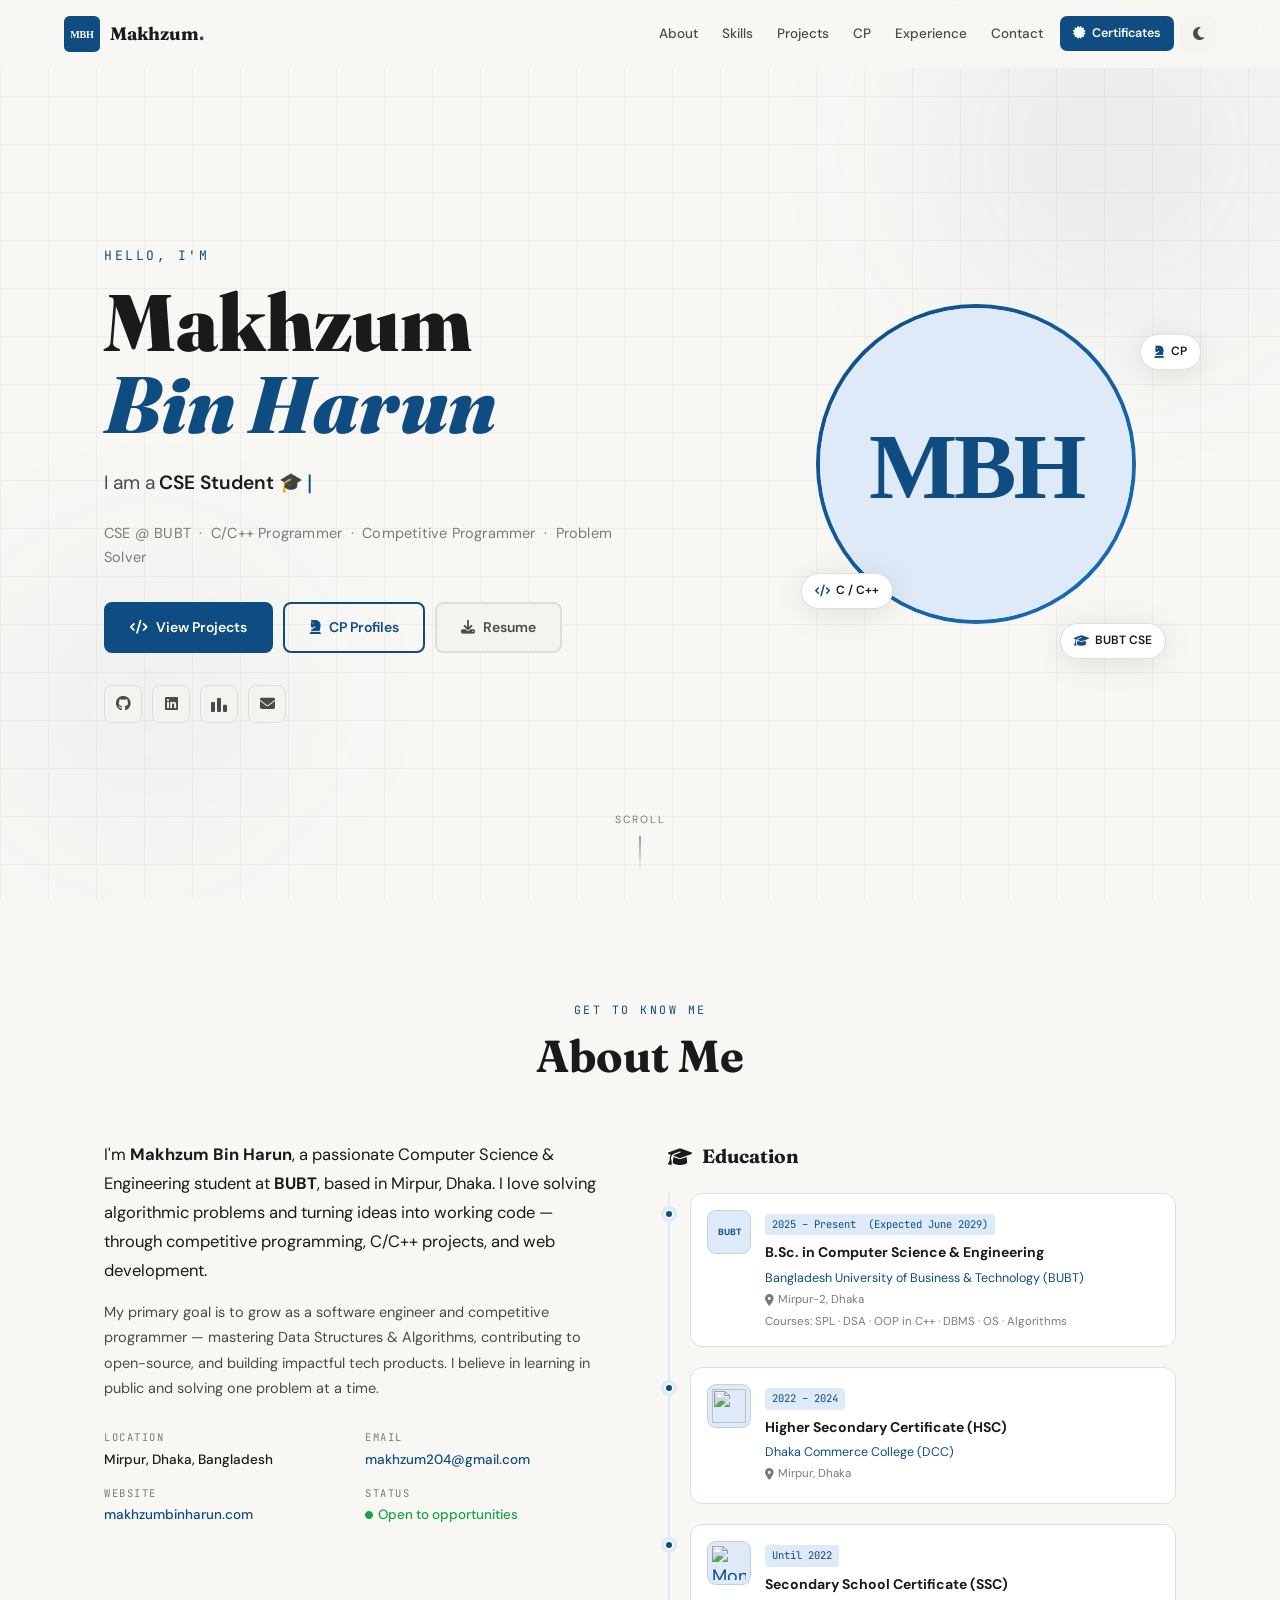
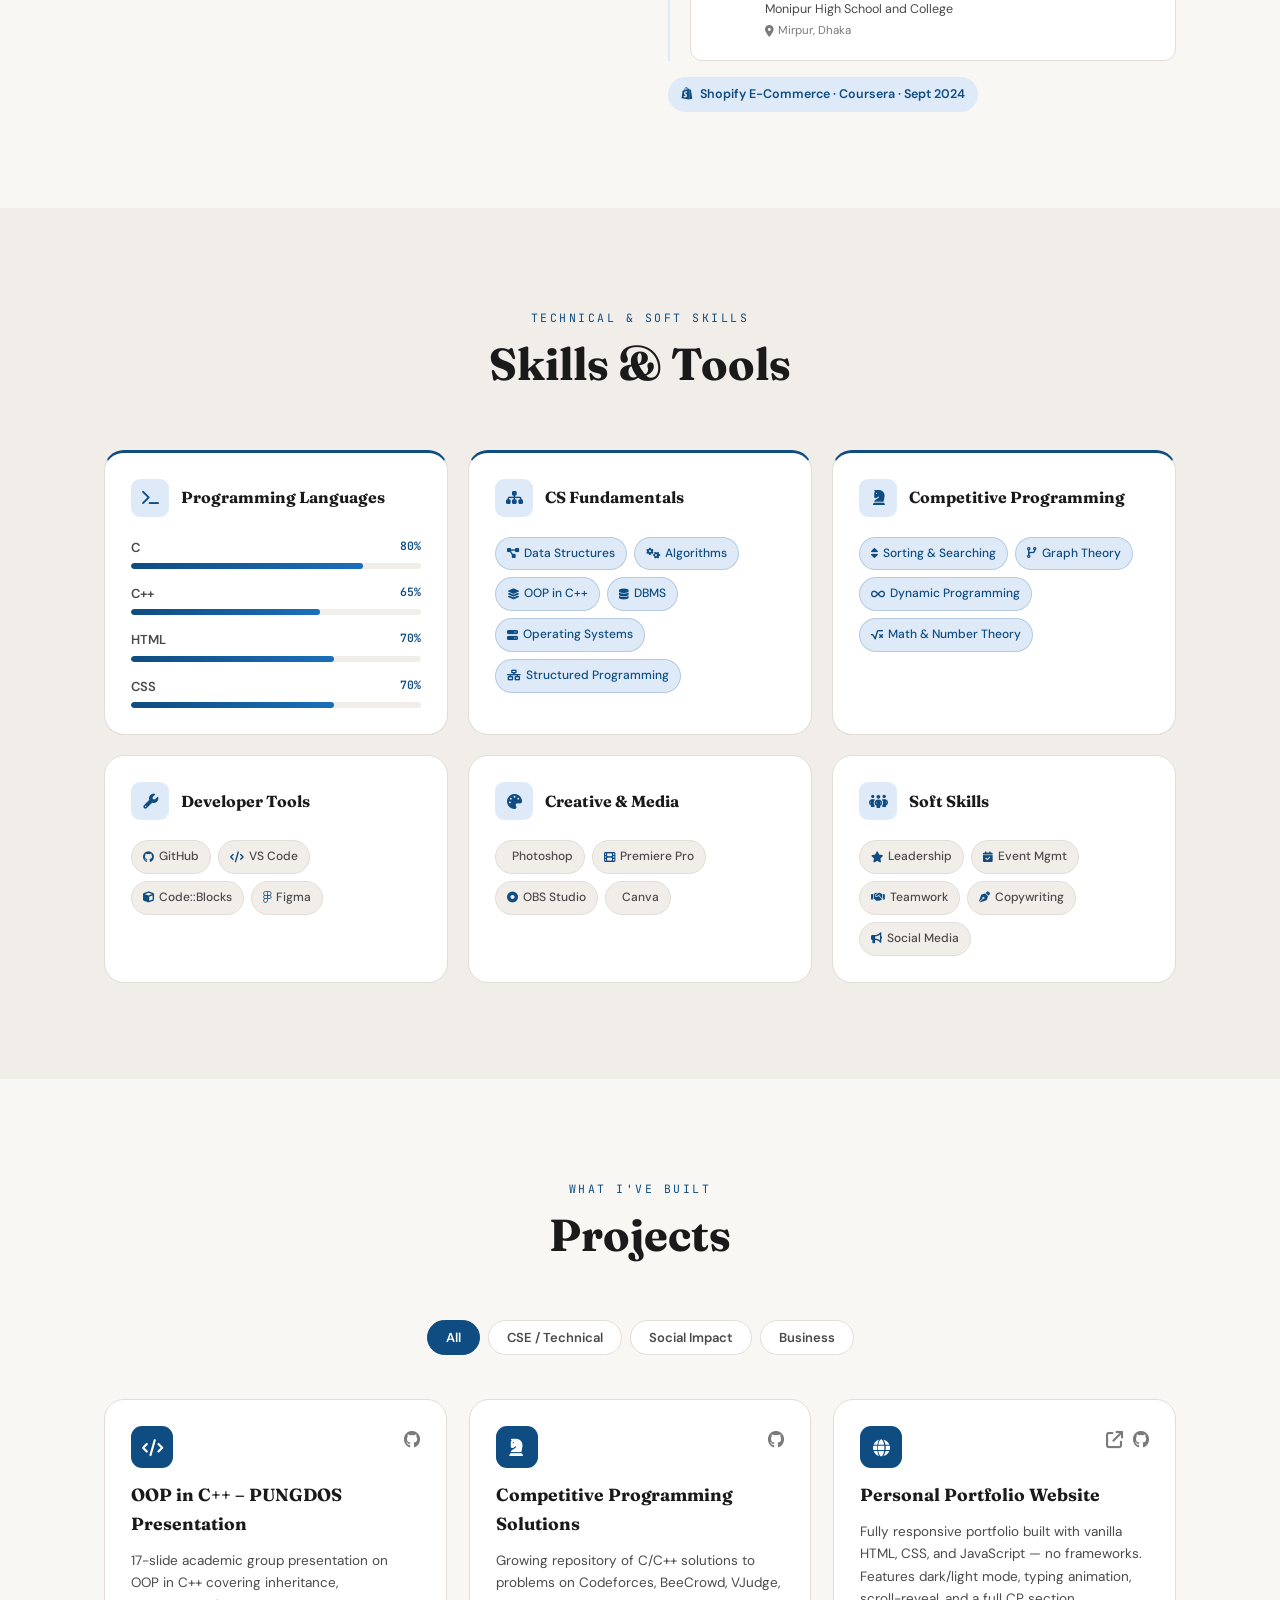
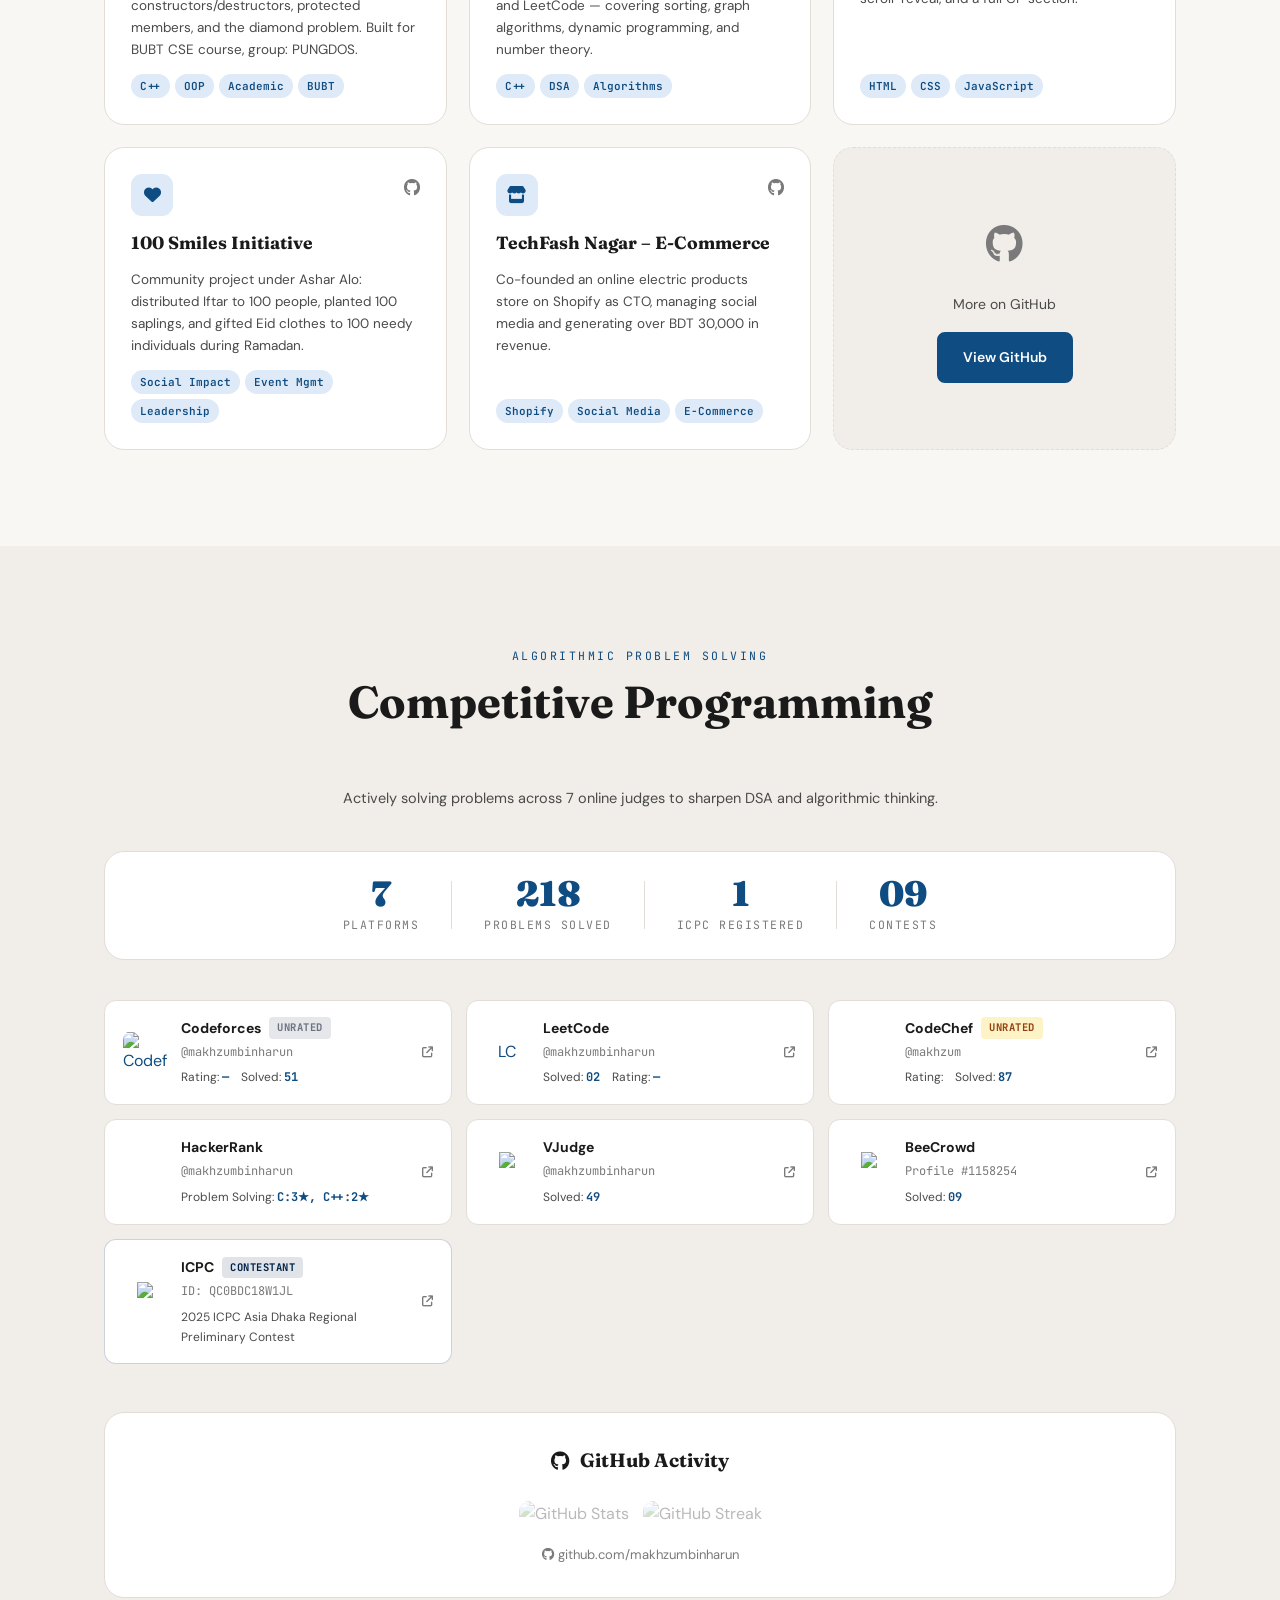
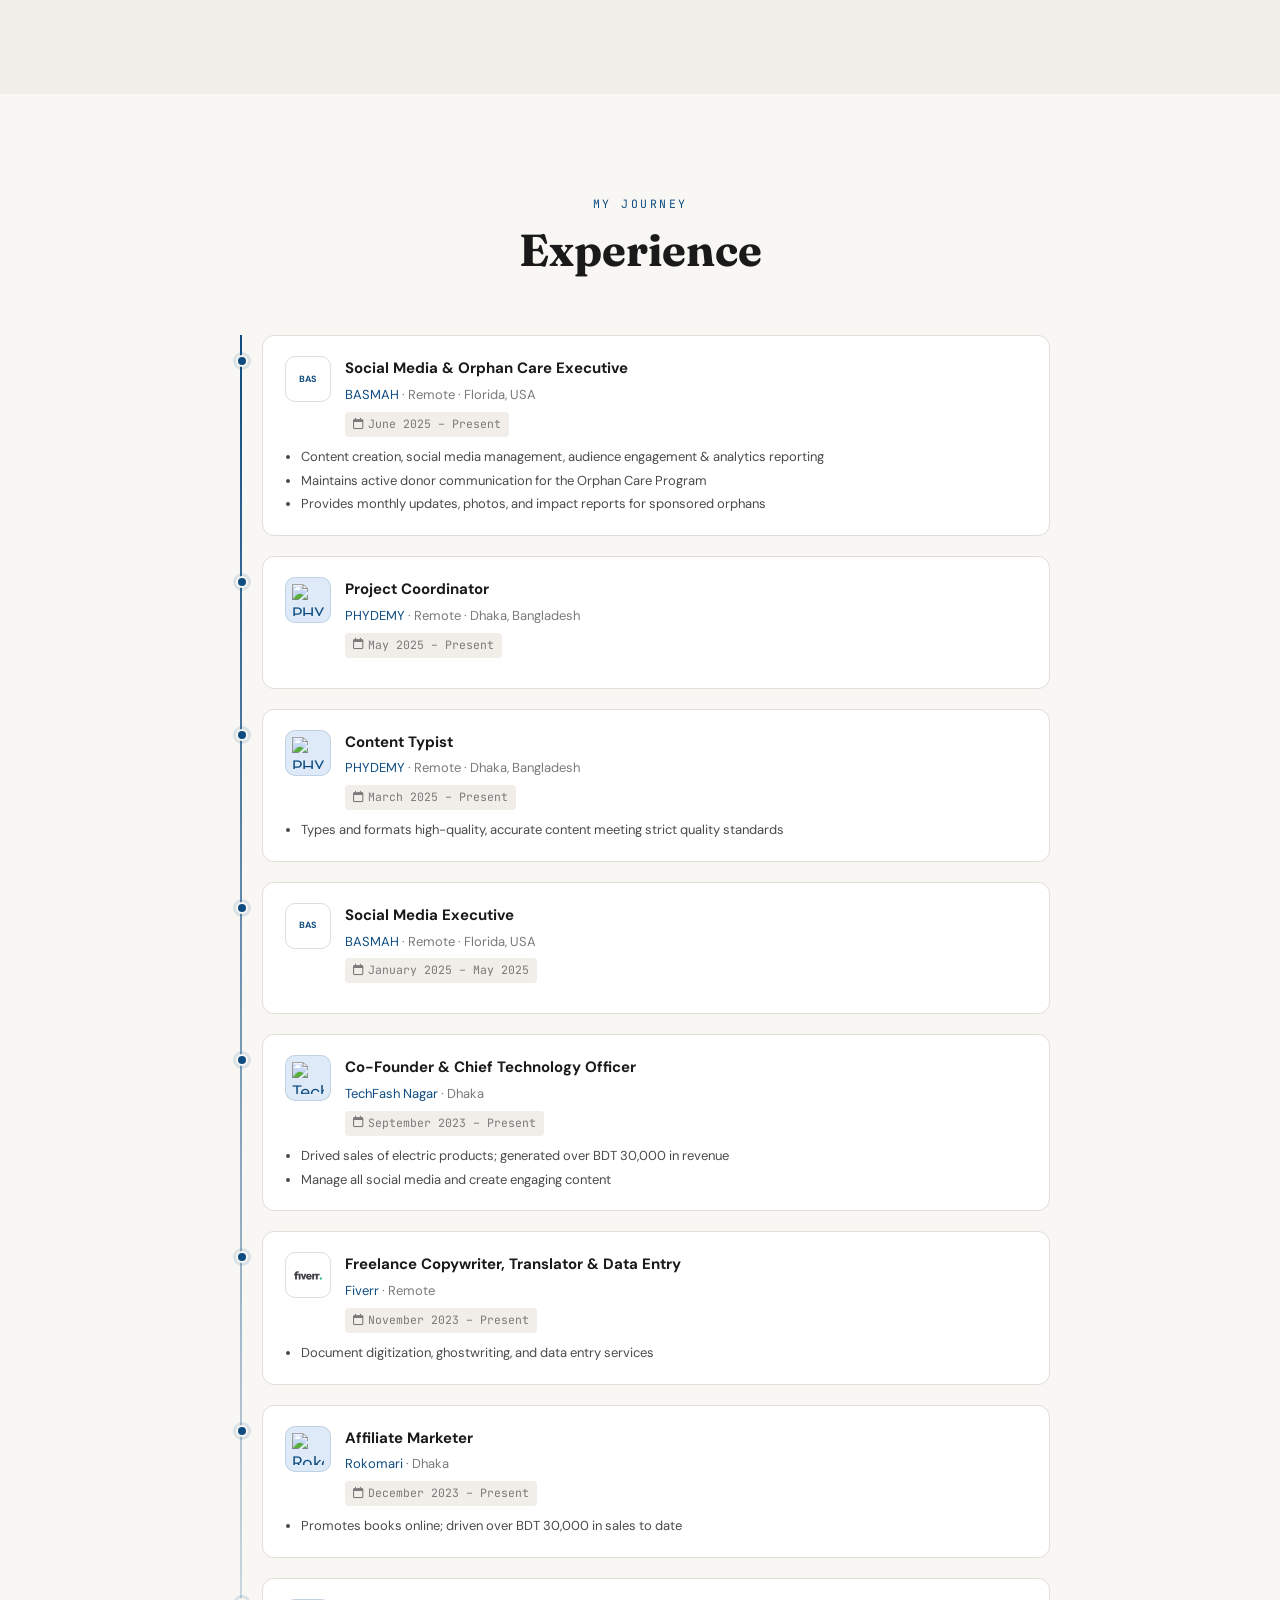
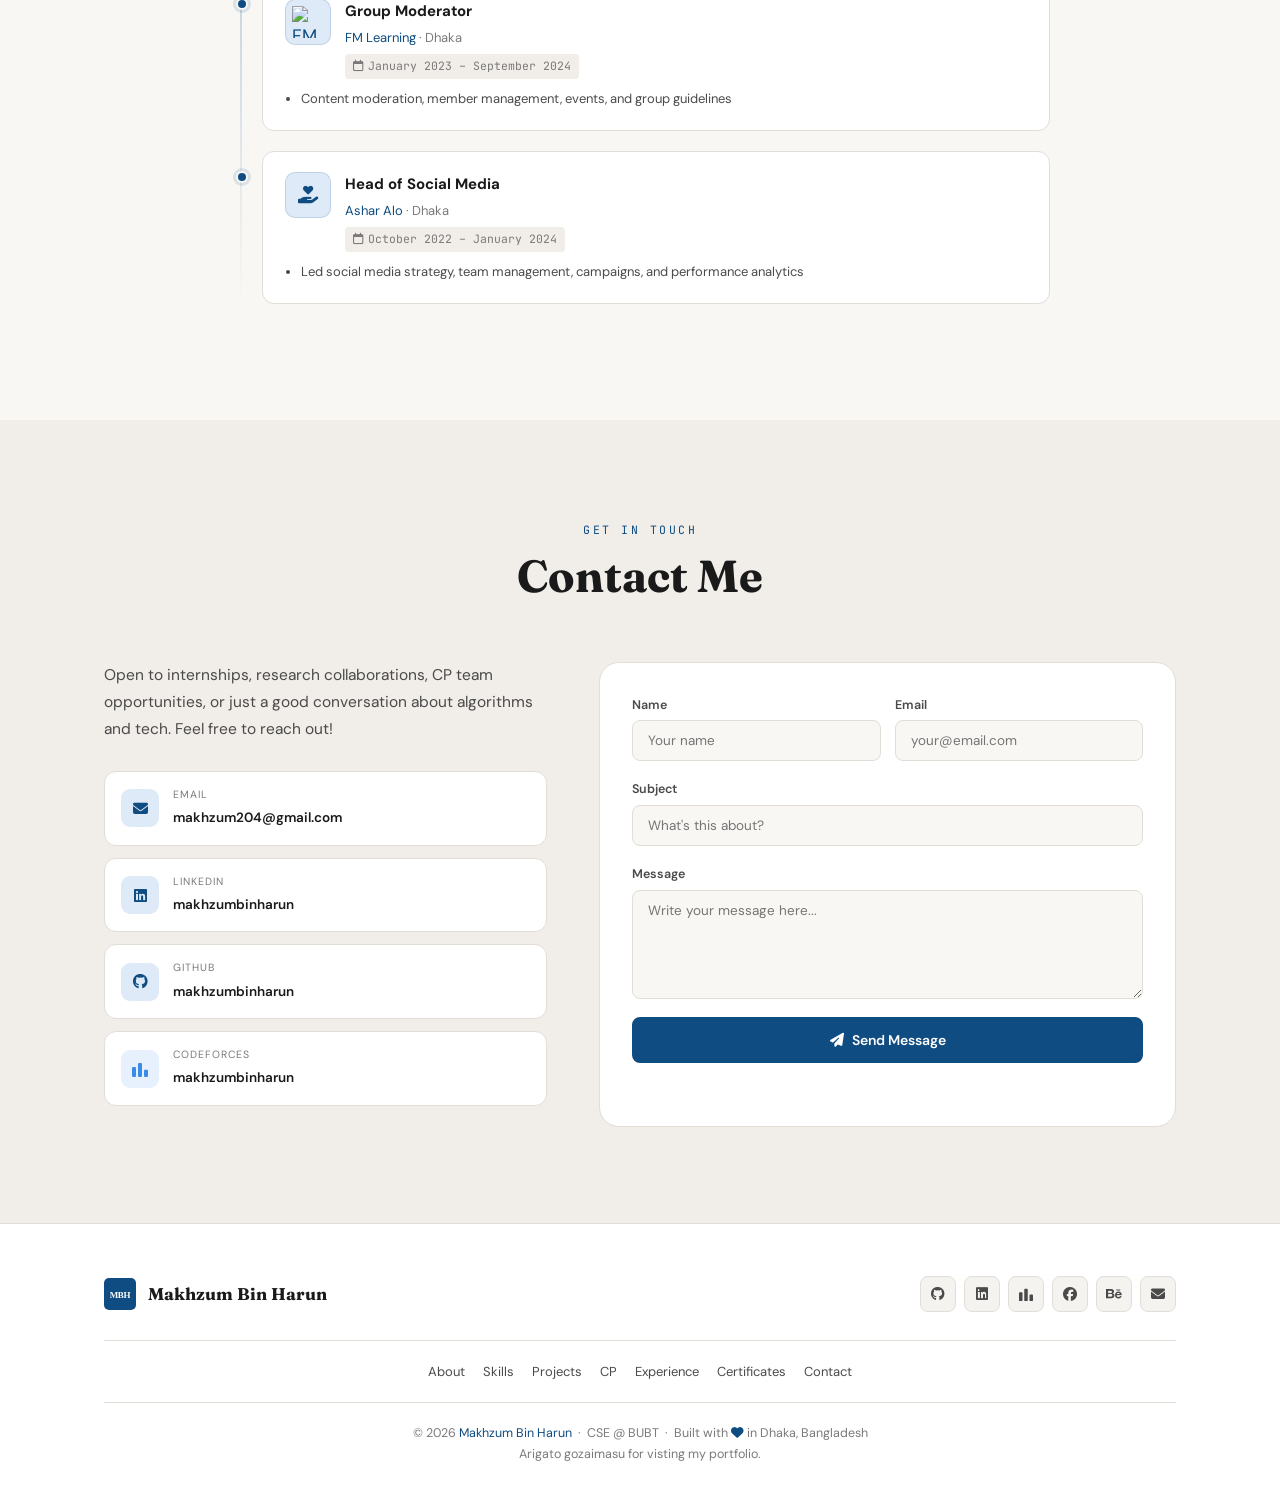
==== commit 520ef0ff: "Update logos and icons; fix information and refine categories on certificates page" ====
--- a/index.html
+++ b/index.html
@@ -51,7 +51,7 @@
       <div class="hero-cta reveal-up delay-4">
         <a href="#projects"    class="btn btn-primary"><i class="fa-solid fa-code"></i> View Projects</a>
         <a href="#competitive" class="btn btn-outline"><i class="fa-solid fa-chess-knight"></i> CP Profiles</a>
-        <a href="Resume_of_MAKHZUM_BIN_HARUN.pdf" download class="btn btn-ghost"><i class="fa-solid fa-download"></i> Resume</a>
+        <a href="Resume%20of%20MAKHZUM%20BIN%20HARUN.pdf" download class="btn btn-ghost"><i class="fa-solid fa-download"></i> Resume</a>
       </div>
       <div class="hero-socials reveal-up delay-5">
         <a href="https://github.com/makhzumbinharun" target="_blank" aria-label="GitHub"><i class="fa-brands fa-github"></i></a>
@@ -64,6 +64,7 @@
       <div class="avatar-ring">
         <div class="avatar-img">
           <!-- 📸 REPLACE: swap SVG with <img src="your-photo.jpg" alt="Makhzum"> -->
+          <!--<img src="https://drive.google.com/file/d/1PLJQKslCTof7dDsqgBqSTNHyXuTt0KkG/view?usp=sharing" alt="Makhzum">-->
           <svg viewBox="0 0 200 200" xmlns="http://www.w3.org/2000/svg">
             <rect width="200" height="200" fill="var(--accent-light)"/>
             <text x="50%" y="54%" dominant-baseline="middle" text-anchor="middle" font-family="Georgia,serif" font-size="60" font-weight="700" fill="var(--accent)" letter-spacing="-2">MBH</text>
@@ -87,12 +88,12 @@
     </div>
     <div class="about-grid">
       <div class="about-text reveal-left">
-        <p class="about-summary">I'm <strong>Makhzum Bin Harun</strong>, a passionate Computer Science &amp; Engineering student at <strong>BUBT</strong>, based in Kafrul, Dhaka. I love solving algorithmic problems and turning ideas into working code — through competitive programming, C/C++ projects, and web development.</p>
+        <p class="about-summary">I'm <strong>Makhzum Bin Harun</strong>, a passionate Computer Science &amp; Engineering student at <strong>BUBT</strong>, based in Mirpur, Dhaka. I love solving algorithmic problems and turning ideas into working code — through competitive programming, C/C++ projects, and web development.</p>
         <p class="about-objective">My primary goal is to grow as a software engineer and competitive programmer — mastering Data Structures &amp; Algorithms, contributing to open-source, and building impactful tech products. I believe in learning in public and solving one problem at a time.</p>
         <div class="about-info-grid">
-          <div class="about-info-item"><span class="info-label">Location</span><span class="info-val">Kafrul, Dhaka, Bangladesh</span></div>
+          <div class="about-info-item"><span class="info-label">Location</span><span class="info-val">Mirpur, Dhaka, Bangladesh</span></div>
           <div class="about-info-item"><span class="info-label">Email</span><span class="info-val"><a href="mailto:makhzum204@gmail.com">makhzum204@gmail.com</a></span></div>
-          <div class="about-info-item"><span class="info-label">Website</span><span class="info-val"><a href="https://makhzumbinharun.com" target="_blank">makhzumbinharun.com</a></span></div>
+          <div class="about-info-item"><span class="info-label">Website</span><span class="info-val"><a href="https://makhzumbinharun.github.io" target="_blank">makhzumbinharun.com</a></span></div>
           <div class="about-info-item"><span class="info-label">Status</span><span class="info-val info-available"><i class="fa-solid fa-circle"></i> Open to opportunities</span></div>
         </div>
       </div>
@@ -104,15 +105,15 @@
           <div class="edu-tl-item">
             <div class="edu-tl-dot"></div>
             <div class="edu-tl-card">
-              <div class="edu-tl-logo">
+              <div class="edu-tl-logo exp-logo-icon">
                 <!-- Replace logo: <img src="logos/bubt.png" alt="BUBT"> -->
-                <img src="https://upload.wikimedia.org/wikipedia/en/thumb/4/4d/BUBT_logo.svg/200px-BUBT_logo.svg.png" alt="BUBT" onerror="this.style.display='none';this.nextElementSibling.style.display='flex'"/>
+                <img src="https://images.seeklogo.com/logo-png/49/2/bubt-logo-png_seeklogo-498306.png" alt="BUBT" onerror="this.style.display='none';this.nextElementSibling.style.display='flex'"/>
                 <span class="edu-logo-fb" style="display:none">BUBT</span>
               </div>
               <div class="edu-tl-info">
-                <span class="edu-tl-date">2024 – Present &nbsp;(Expected June 2029)</span>
+                <span class="edu-tl-date">2025 – Present &nbsp;(Expected June 2029)</span>
                 <h4>B.Sc. in Computer Science &amp; Engineering</h4>
-                <p class="edu-tl-inst">Bangladesh University of Business &amp; Technology (BUBT)</p>
+                <p class="edu-tl-inst"><a href="https://bubt.edu.bd">Bangladesh University of Business &amp; Technology (BUBT)</a></p>
                 <p class="edu-tl-loc"><i class="fa-solid fa-location-dot"></i> Mirpur-2, Dhaka</p>
                 <p class="edu-tl-courses">Courses: SPL · DSA · OOP in C++ · DBMS · OS · Algorithms</p>
               </div>
@@ -123,29 +124,31 @@
           <div class="edu-tl-item">
             <div class="edu-tl-dot"></div>
             <div class="edu-tl-card">
-              <div class="edu-tl-logo edu-tl-logo-fb">
+              <div class="edu-tl-logo edu-tl-logo-fb exp-logo-icon">
                 <!-- Replace logo: <img src="logos/dcc.png" alt="Dhaka Commerce College"> -->
-                <i class="fa-solid fa-building-columns"></i>
+                 <img src="https://www.dcc.edu.bd/media/ico/dcc-logo.png">
+              <!--  <i class="fa-solid fa-building-columns"></i>-->
               </div>
               <div class="edu-tl-info">
-                <span class="edu-tl-date">2021 – 2023</span>
+                <span class="edu-tl-date">2022 – 2024</span>
                 <h4>Higher Secondary Certificate (HSC)</h4>
-                <p class="edu-tl-inst">Dhaka Commerce College (DCC)</p>
+                <p class="edu-tl-inst"><a href="https://www.dcc.edu.bd">Dhaka Commerce College (DCC)</a></p>
                 <p class="edu-tl-loc"><i class="fa-solid fa-location-dot"></i> Mirpur, Dhaka</p>
               </div>
             </div>
           </div>
 
-          <!-- Monipur High School -->
+          <!-- Monipur High School & College-->
           <div class="edu-tl-item">
             <div class="edu-tl-dot"></div>
             <div class="edu-tl-card">
-              <div class="edu-tl-logo edu-tl-logo-fb">
+              <div class="edu-tl-logo edu-tl-logo-fb exp-logo-icon">
                 <!-- Replace logo: <img src="logos/mhsc.png" alt="Monipur High School"> -->
-                <i class="fa-solid fa-school"></i>
+                 <img src="https://mir-s3-cdn-cf.behance.net/project_modules/fs/b97ff590322631.5e15f69349dc5.png" alt="Monipur High School and College">
+                <!--<i class="fa-solid fa-school"></i>-->
               </div>
               <div class="edu-tl-info">
-                <span class="edu-tl-date">Until 2021</span>
+                <span class="edu-tl-date">Until 2022</span>
                 <h4>Secondary School Certificate (SSC)</h4>
                 <p class="edu-tl-inst">Monipur High School and College</p>
                 <p class="edu-tl-loc"><i class="fa-solid fa-location-dot"></i> Mirpur, Dhaka</p>
@@ -269,7 +272,7 @@
           <div class="project-icon project-icon-cse"><i class="fa-solid fa-globe"></i></div>
           <div class="project-links">
             <a href="https://makhzumbinharun.github.io" target="_blank"><i class="fa-solid fa-arrow-up-right-from-square"></i></a>
-            <a href="https://github.com/makhzumbinharun" target="_blank"><i class="fa-brands fa-github"></i></a>
+            <a href="https://github.com/makhzumbinharun.github.io" target="_blank"><i class="fa-brands fa-github"></i></a>
           </div>
         </div>
         <h3 class="project-title">Personal Portfolio Website</h3>
@@ -291,7 +294,7 @@
           <div class="project-links"><a href="https://github.com/makhzumbinharun" target="_blank"><i class="fa-brands fa-github"></i></a></div>
         </div>
         <h3 class="project-title">TechFash Nagar – E-Commerce</h3>
-        <p class="project-desc">Co-founded an online electric products store on Shopify as CTO, managing social media and generating over BDT 42,000 in revenue.</p>
+        <p class="project-desc">Co-founded an online electric products store on Shopify as CTO, managing social media and generating over BDT 30,000 in revenue.</p>
         <div class="project-tags"><span>Shopify</span><span>Social Media</span><span>E-Commerce</span></div>
       </div>
       <div class="project-card project-card-cta reveal-up delay-3" data-category="cse">
@@ -470,9 +473,9 @@
         <div class="cp-card-logo">
 
 	<img src="https://judge.beecrowd.com/favicon.ico?1756240408" height="40">
-
+        
 <!--
-          <svg width="40" height="40" viewBox="0 0 40 40" xmlns="http://www.w3.org/2000/svg">
+          <svg width="40" height="40" viewBox="0 0 40 40" xmlns="http://www.w3.org/2000/svg"> -->
             <rect width="40" height="40" rx="9" fill="#F4A623"/>
             <!-- Bee body -->
             <ellipse cx="20" cy="21" rx="7" ry="9" fill="#1a1a2e"/>
@@ -488,7 +491,7 @@
             <circle cx="14" cy="8"  r="1.5" fill="#1a1a2e"/>
             <circle cx="26" cy="8"  r="1.5" fill="#1a1a2e"/>
           </svg>
--->
+
         </div>
         <div class="cp-card-info">
           <div class="cp-card-top-row">
@@ -509,8 +512,8 @@
 	<img src="https://icpc.global/favicon.ico" height="40">
 
           <!-- ICPC Foundation official brand: dark navy bg, red accent, gold star -->
-<!--
-          <svg width="40" height="40" viewBox="0 0 40 40" xmlns="http://www.w3.org/2000/svg">
+        <!-- 
+          <svg width="40" height="40" viewBox="0 0 40 40" xmlns="http://www.w3.org/2000/svg">-->
             <rect width="40" height="40" rx="9" fill="#002147"/>
             <!-- Trophy cup shape -->
             <path d="M14 28 C14 21 17 14 20 14 C23 14 26 21 26 28" stroke="#C41E3A" stroke-width="2.5" fill="none" stroke-linecap="round"/>
@@ -521,7 +524,7 @@
             <path d="M26 18 C29 18 30 22 26 22" stroke="#C41E3A" stroke-width="1.5" fill="none"/>
             <!-- Star -->
             <polygon points="20,7 21.5,11.5 26,11.5 22.5,14.5 24,19 20,16.5 16,19 17.5,14.5 14,11.5 18.5,11.5" fill="#FFD700" transform="scale(0.55) translate(16.5,3)"/>
-          </svg> -->
+          </svg>
 
         </div>
         <div class="cp-card-info">
@@ -647,17 +650,17 @@
         <div class="exp-dot"></div>
         <div class="exp-card">
           <div class="exp-header">
-            <!-- Replace logo: <img src="logos/techfash.png" alt="TechFash Nagar"> -->
-            <div class="exp-logo exp-logo-icon"><i class="fa-solid fa-microchip"></i></div>
+            <!-- Replace logo: <img src="logos/techfash.png" alt="TechFash Nagar"><i class="fa-solid fa-microchip"></i>-->
+            <div class="exp-logo exp-logo-icon"><img src="https://scontent.fdac207-1.fna.fbcdn.net/v/t39.30808-1/372014637_122103436568024864_851332560604568718_n.jpg?stp=dst-jpg_s200x200_tt6&_nc_cat=102&ccb=1-7&_nc_sid=2d3e12&_nc_ohc=77qlpVcO2aoQ7kNvwHYW7-Q&_nc_oc=AdoBTM8knUMsScIoY_aIukd38QQxRNT97FKLITFUcwj0IcAYSYNARtWfLe39uAN2-aC06LZDe-qweJj-hBYcwM84&_nc_zt=24&_nc_ht=scontent.fdac207-1.fna&_nc_gid=ckWk6H1jJSt-bH6iDedBaA&_nc_ss=7a389&oh=00_Af2zBuX-RbPKs-0Y7eRWre8T8DJg4R4zNXuzx9eASg-shw&oe=69E7A0C8" alt="TechFash Nagar"></div>
             <div class="exp-meta">
               <h4 class="exp-role">Co-Founder &amp; Chief Technology Officer</h4>
-              <p class="exp-org">TechFash Nagar <span class="exp-type">· Dhaka</span></p>
+              <p class="exp-org"><a href="https://www.facebook.com/techfashnagar23" target="_blank">TechFash Nagar</a> <span class="exp-type">· Dhaka</span></p>
               <span class="exp-date"><i class="fa-regular fa-calendar"></i> September 2023 – Present</span>
             </div>
           </div>
           <ul class="exp-bullets">
-            <li>Drives sales of electric products; generated over BDT 42,000 in revenue</li>
-            <li>Manages all social media and creates engaging content</li>
+            <li>Drived sales of electric products; generated over BDT 30,000 in revenue</li>
+            <li>Manage all social media and create engaging content</li>
           </ul>
         </div>
       </div>
@@ -671,7 +674,7 @@
            <!-- <div class="exp-logo exp-logo-icon" style="background:#1dbf73;">
               <svg width="28" height="18" viewBox="0 0 90 55"><text y="46" font-family="Arial Black,sans-serif" font-size="50" font-weight="900" fill="#fff">fiverr</text></svg>-->
 
-		<div class="exp-logo" ">
+		<div class="exp-logo">
 			<svg width="28" height="27" viewBox="0 0 89 27" fill="none" xmlns="http://www.w3.org/2000/svg"><g fill="#404145"><path d="m81.6 13.1h-3.1c-2 0-3.1 1.5-3.1 4.1v9.3h-6v-13.4h-2.5c-2 0-3.1 1.5-3.1 4.1v9.3h-6v-18.4h6v2.8c1-2.2 2.3-2.8 4.3-2.8h7.3v2.8c1-2.2 2.3-2.8 4.3-2.8h2zm-25.2 5.6h-12.4c.3 2.1 1.6 3.2 3.7 3.2 1.6 0 2.7-.7 3.1-1.8l5.3 1.5c-1.3 3.2-4.5 5.1-8.4 5.1-6.5 0-9.5-5.1-9.5-9.5 0-4.3 2.6-9.4 9.1-9.4 6.9 0 9.2 5.2 9.2 9.1 0 .9 0 1.4-.1 1.8zm-5.7-3.5c-.1-1.6-1.3-3-3.3-3-1.9 0-3 .8-3.4 3zm-22.9 11.3h5.2l6.6-18.3h-6l-3.2 10.7-3.2-10.8h-6zm-24.4 0h5.9v-13.4h5.7v13.4h5.9v-18.4h-11.6v-1.1c0-1.2.9-2 2.2-2h3.5v-5h-4.4c-4.3 0-7.2 2.7-7.2 6.6v1.5h-3.4v5h3.4z"></path></g><g fill="#1dbf73"><path d="m85.3 27c2 0 3.7-1.7 3.7-3.7s-1.7-3.7-3.7-3.7-3.7 1.7-3.7 3.7 1.7 3.7 3.7 3.7z"></path></g></svg>
 
             </div>
@@ -698,7 +701,7 @@
               <span class="exp-date"><i class="fa-regular fa-calendar"></i> December 2023 – Present</span>
             </div>
           </div>
-          <ul class="exp-bullets"><li>Promotes books online; driven over BDT 23,000 in sales to date</li></ul>
+          <ul class="exp-bullets"><li>Promotes books online; driven over BDT 30,000 in sales to date</li></ul>
         </div>
       </div>
 
@@ -707,11 +710,11 @@
         <div class="exp-dot"></div>
         <div class="exp-card">
           <div class="exp-header">
-            <!-- Replace logo: <img src="logos/fmlearning.png" alt="FM Learning"> -->
-            <div class="exp-logo exp-logo-icon"><i class="fa-solid fa-chalkboard-user"></i></div>
+            <!-- Replace logo: <img src="logos/fmlearning.png" alt="FM Learning"><i class="fa-solid fa-chalkboard-user"></i> -->
+            <div class="exp-logo exp-logo-icon"><img src="https://scontent.fdac207-1.fna.fbcdn.net/v/t39.30808-1/318223930_116463404621938_5884251801344900602_n.jpg?stp=c415.415.1218.1218a_dst-jpg_s200x200_tt6&_nc_cat=101&ccb=1-7&_nc_sid=2d3e12&_nc_ohc=zyUbhyac4R8Q7kNvwEiPvDI&_nc_oc=AdrA1DivGqMpdNotEB1bQqvCZFxJnFjsBvBy53eY1pTRSuTGVWTDmhXa9Oj_1YjCH2SK8S2YMY6RsLD5eTtYbVP5&_nc_zt=24&_nc_ht=scontent.fdac207-1.fna&_nc_gid=kU3c8_FHW4eNylUBil_5Mg&_nc_ss=7a389&oh=00_Af3h5jy03t3uJDCrY1dYoiETJ8Lqc8romVmMzc0hBLQvcQ&oe=69E7D5A8" alt="FM Learning"></div>
             <div class="exp-meta">
               <h4 class="exp-role">Group Moderator</h4>
-              <p class="exp-org">FM Learning <span class="exp-type">· Dhaka</span></p>
+              <p class="exp-org"><a href="https://www.facebook.com/fmlearning.bd" target="_blank">FM Learning</a> <span class="exp-type">· Dhaka</span></p>
               <span class="exp-date"><i class="fa-regular fa-calendar"></i> January 2023 – September 2024</span>
             </div>
           </div>
@@ -806,7 +809,7 @@
       <a href="certificates.html" target="_blank">Certificates</a><a href="#contact">Contact</a>
     </div>
     <div class="footer-bottom">
-      <p>&copy; 2026 Makhzum Bin Harun &nbsp;·&nbsp; CSE @ BUBT &nbsp;·&nbsp; Built with <i class="fa-solid fa-heart" style="color:var(--accent)"></i> in Dhaka, Bangladesh</p>
+      <p>&copy; 2026 <a href="#home">Makhzum Bin Harun</a> &nbsp;·&nbsp; CSE @ BUBT &nbsp;·&nbsp; Built with <i class="fa-solid fa-heart" style="color:var(--accent)"></i> in Dhaka, Bangladesh</p>
 	<p>Arigato gozaimasu for visting my portfolio.</p>
     </div>
   </div>
--- a/styles.css
+++ b/styles.css
@@ -391,3 +391,52 @@
 @media(prefers-reduced-motion:reduce){
   *,*::before,*::after{transition:none!important;animation:none!important}
 }
+
+
+
+
+
+
+/* ── GitHub Stats: stack on mobile ── */
+@media (max-width: 768px) {
+  .gh-stats-cards {
+    flex-direction: column;
+    align-items: center;
+  }
+  .gh-stat-img {
+    width: 100%;
+    max-width: 420px;
+  }
+}
+
+/* ── CP Grid: single column on small screens ── */
+@media (max-width: 600px) {
+  .cp-grid {
+    grid-template-columns: 1fr;
+  }
+}
+
+/* ── Avatar badges: prevent overlap ── */
+@media (max-width: 480px) {
+  .avatar-badge {
+    font-size: 0.7rem;
+    padding: 4px 8px;
+  }
+  .badge-1 { top: 5%; right: -5%; }
+  .badge-2 { bottom: 20%; right: -5%; }
+  .badge-3 { bottom: 5%; left: -5%; }
+}
+
+/* ── Hero CTA buttons: wrap on mobile ── */
+@media (max-width: 480px) {
+  .hero-cta {
+    flex-wrap: wrap;
+    justify-content: center;
+    gap: 0.5rem;
+  }
+  .hero-cta .btn {
+    width: 100%;
+    text-align: center;
+    justify-content: center;
+  }
+}
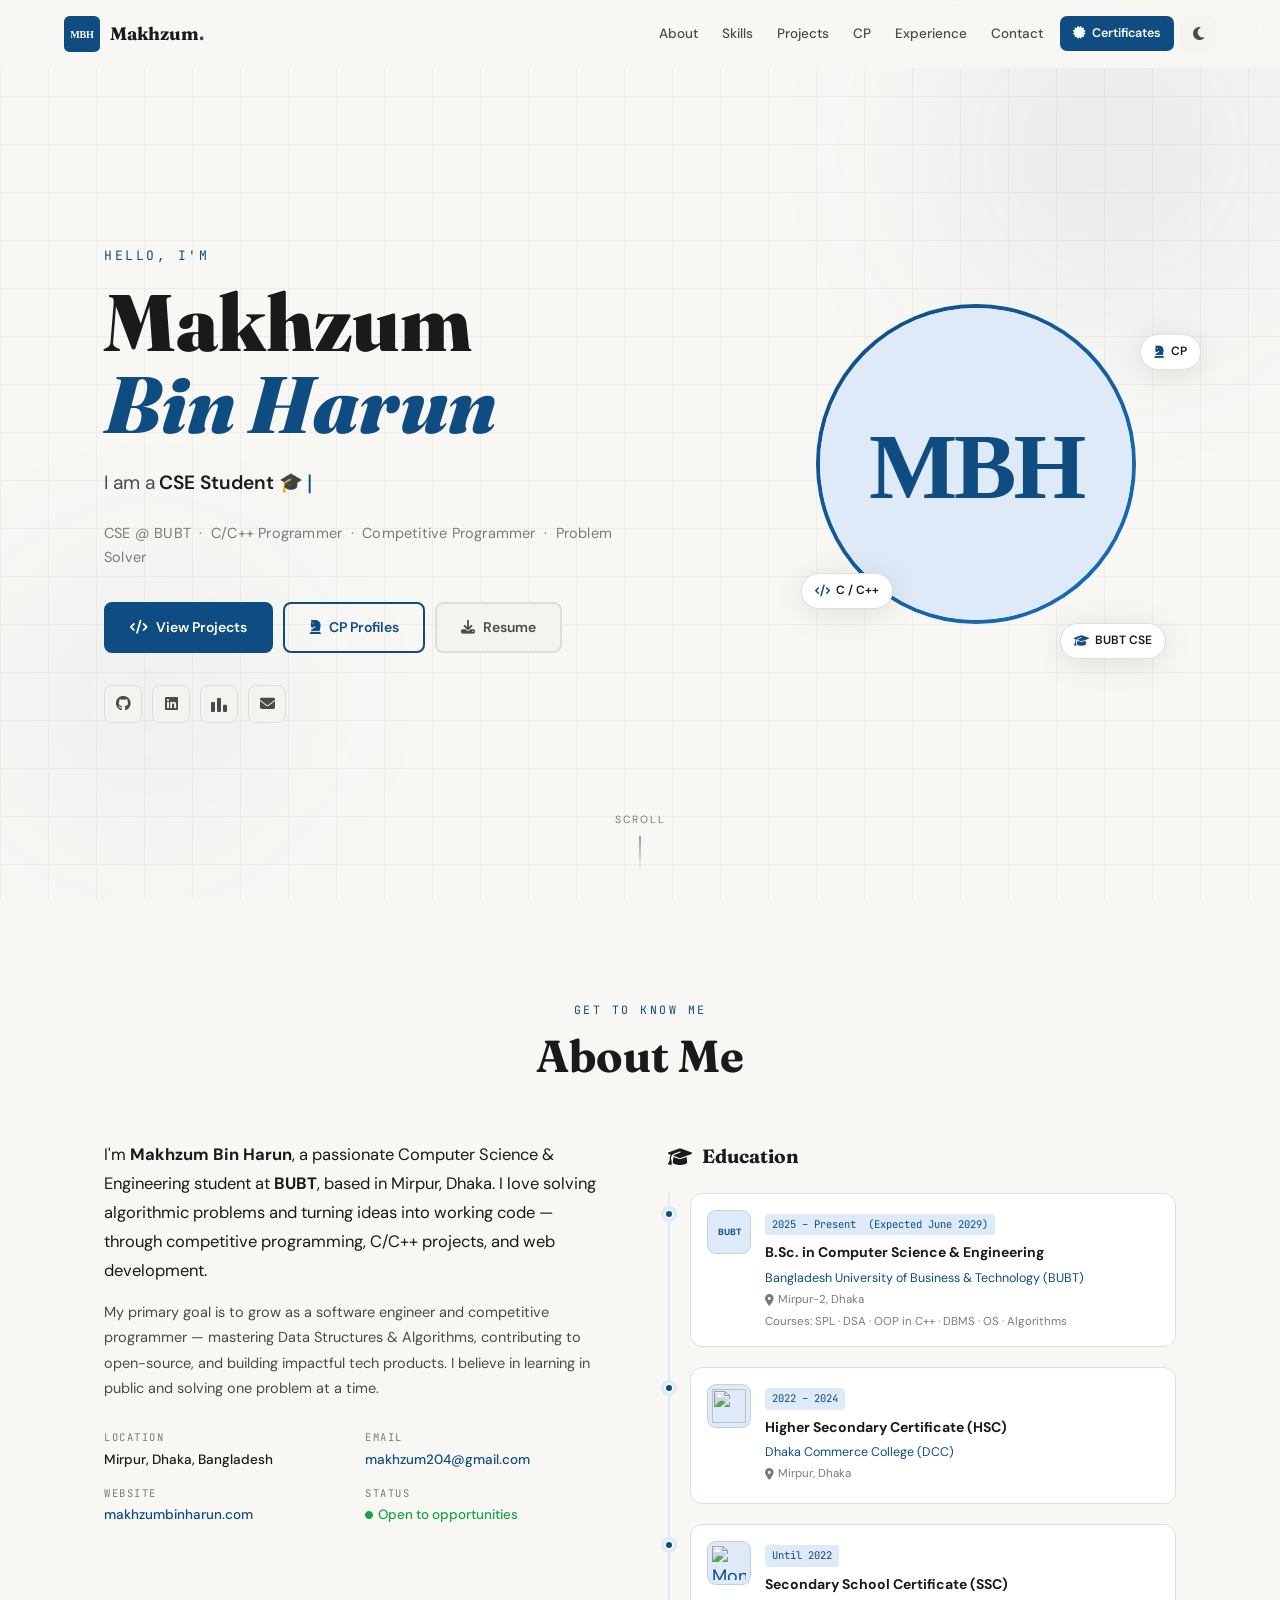
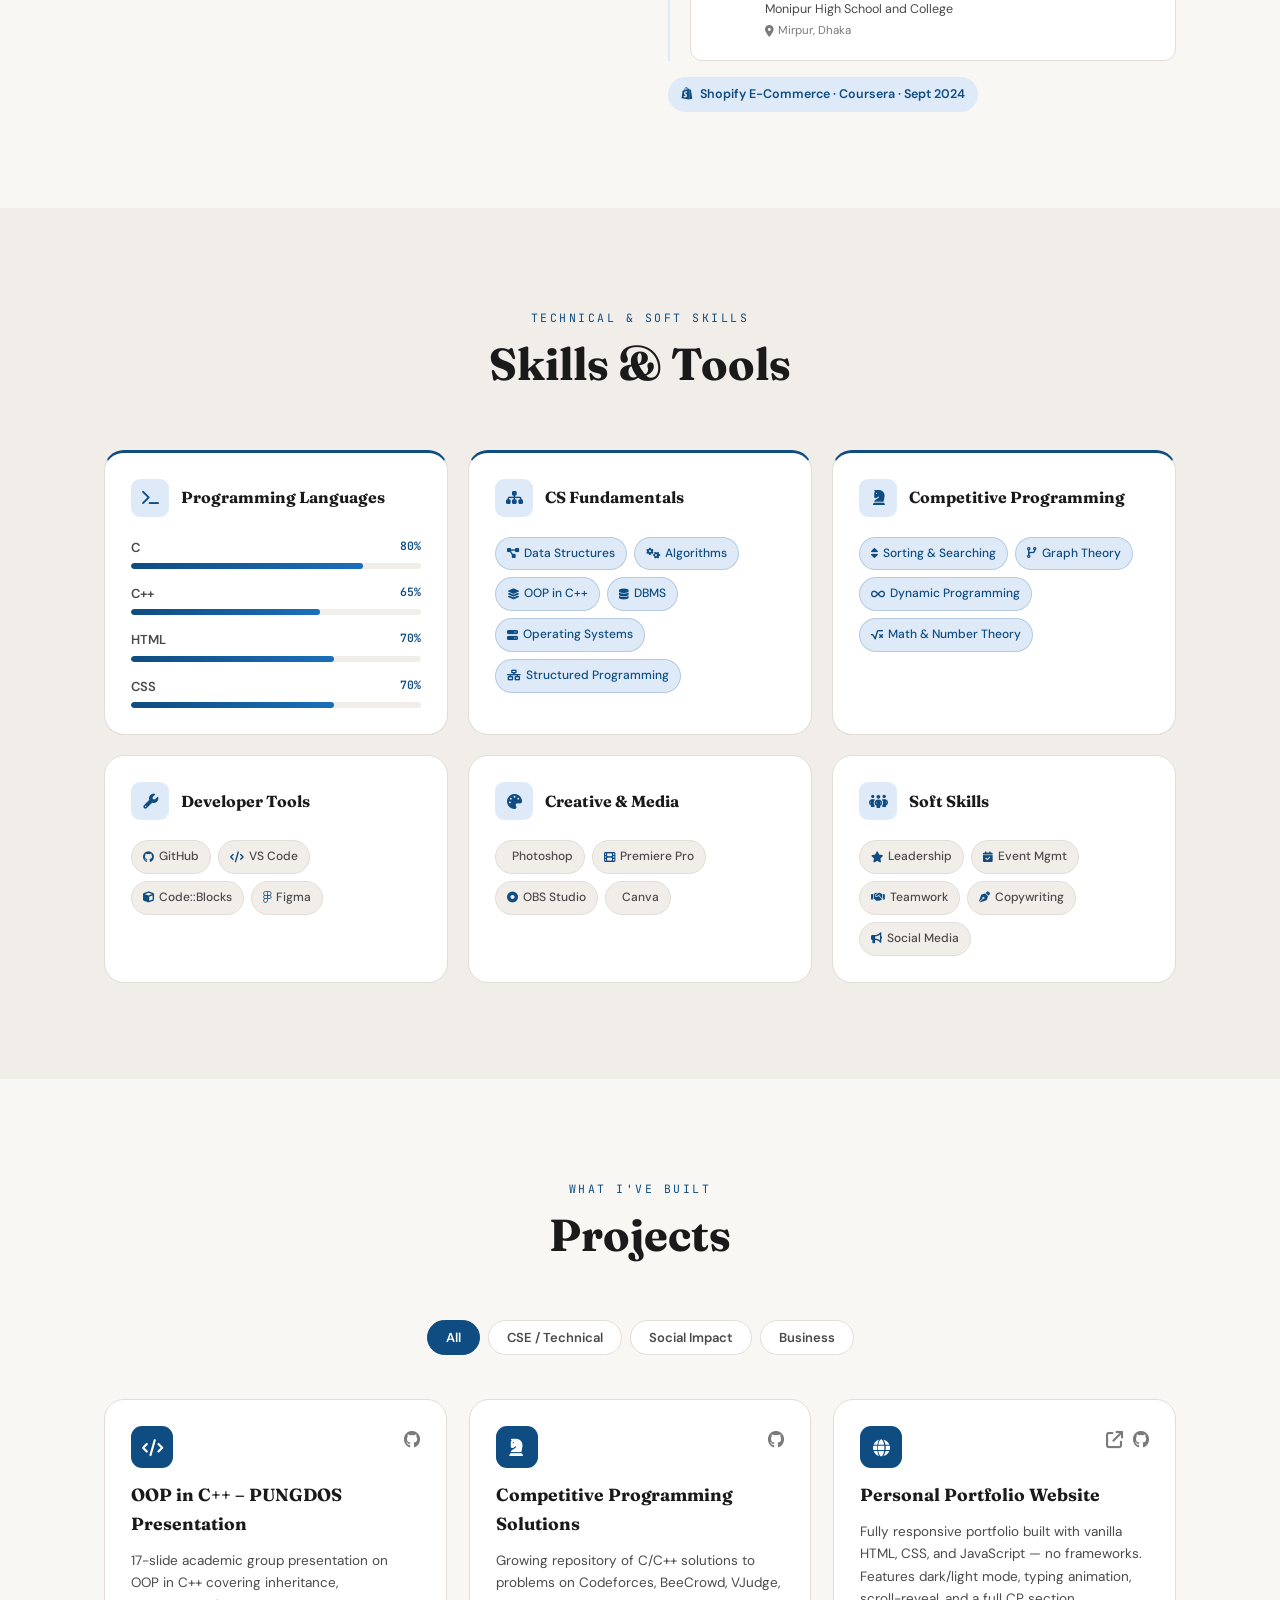
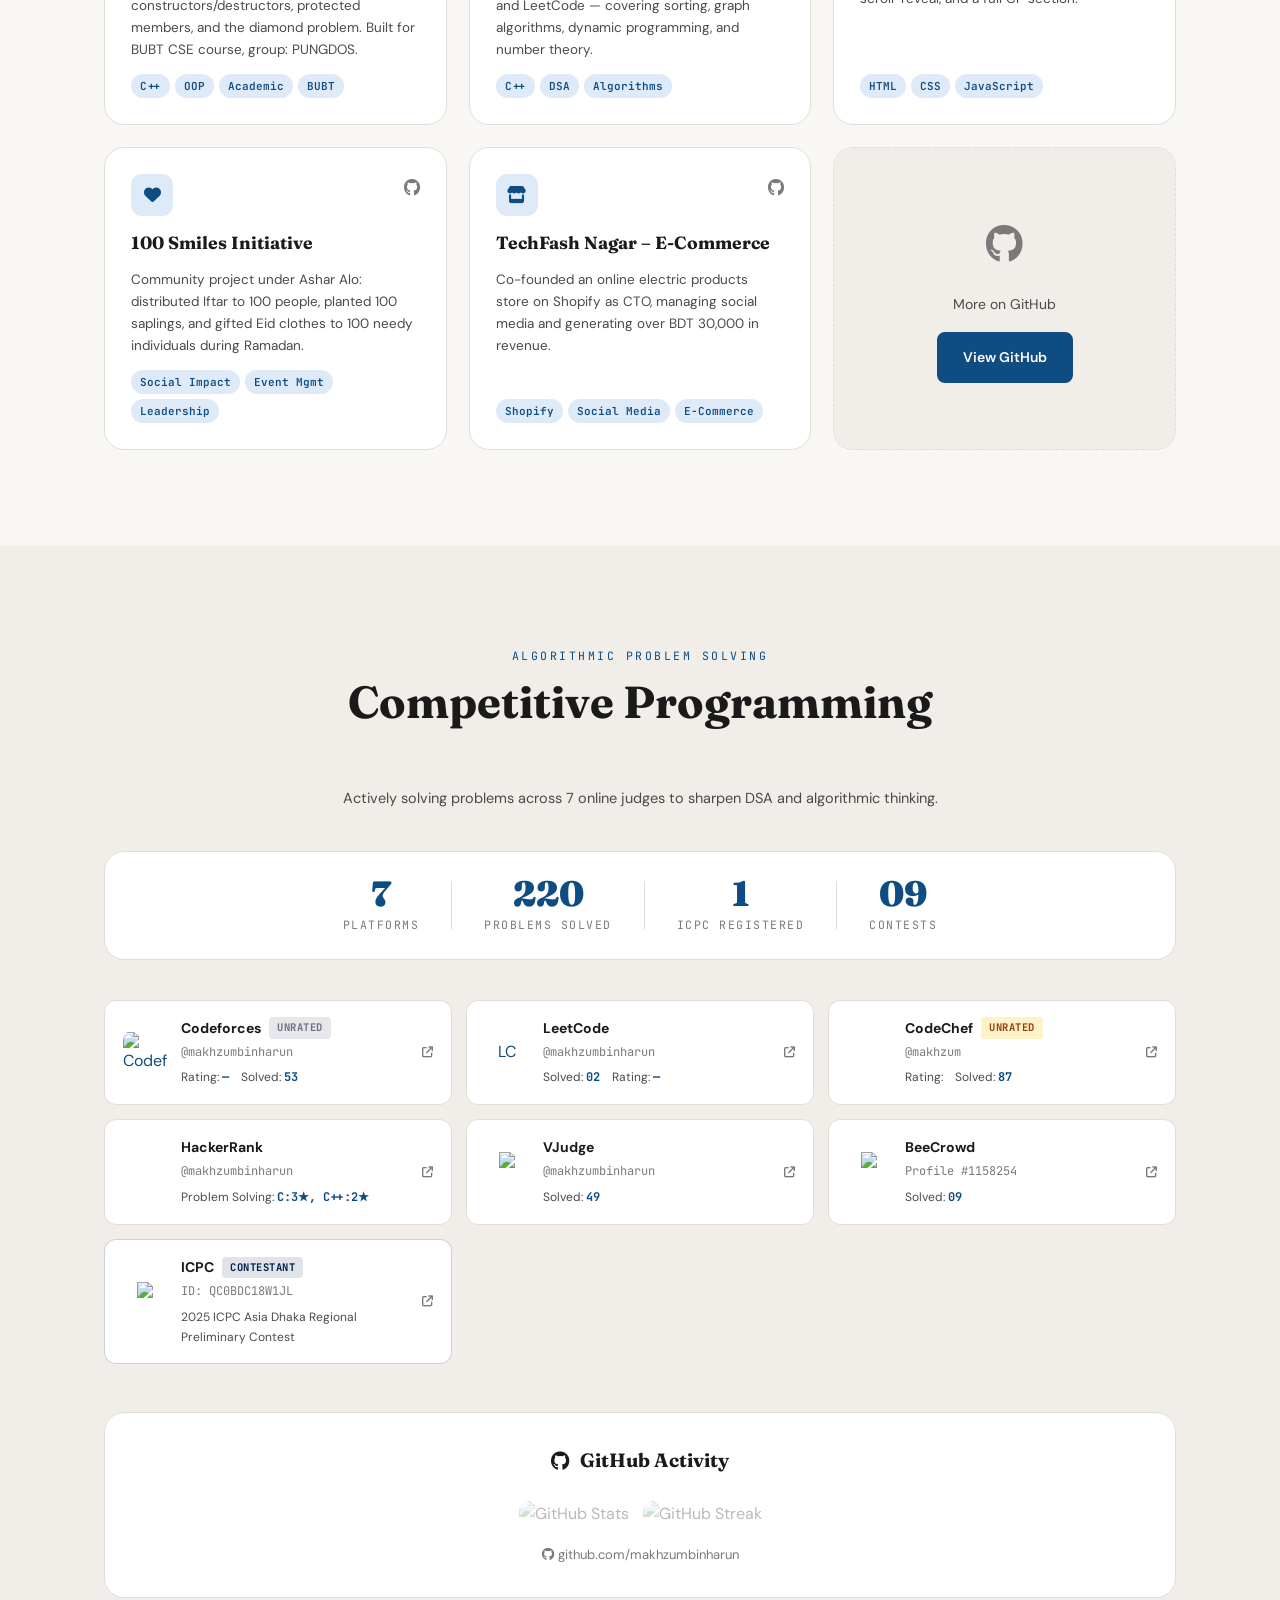
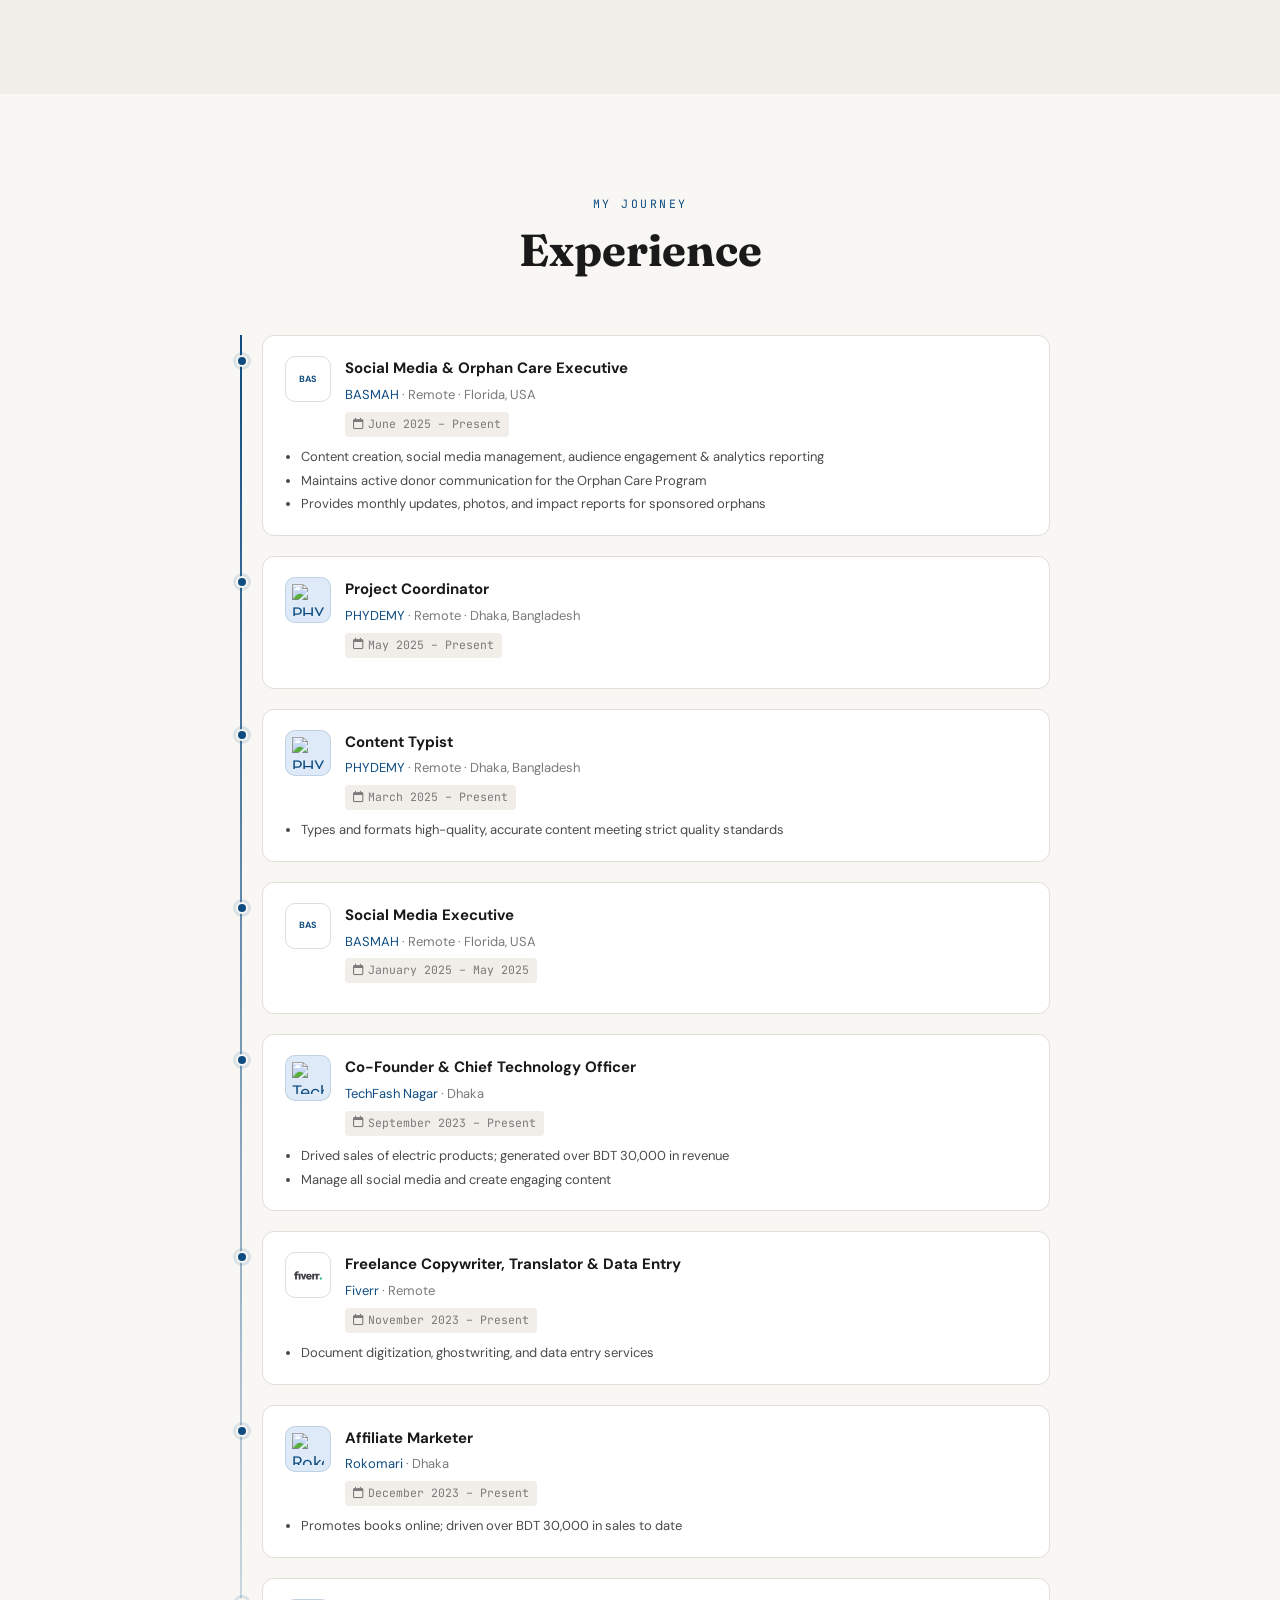
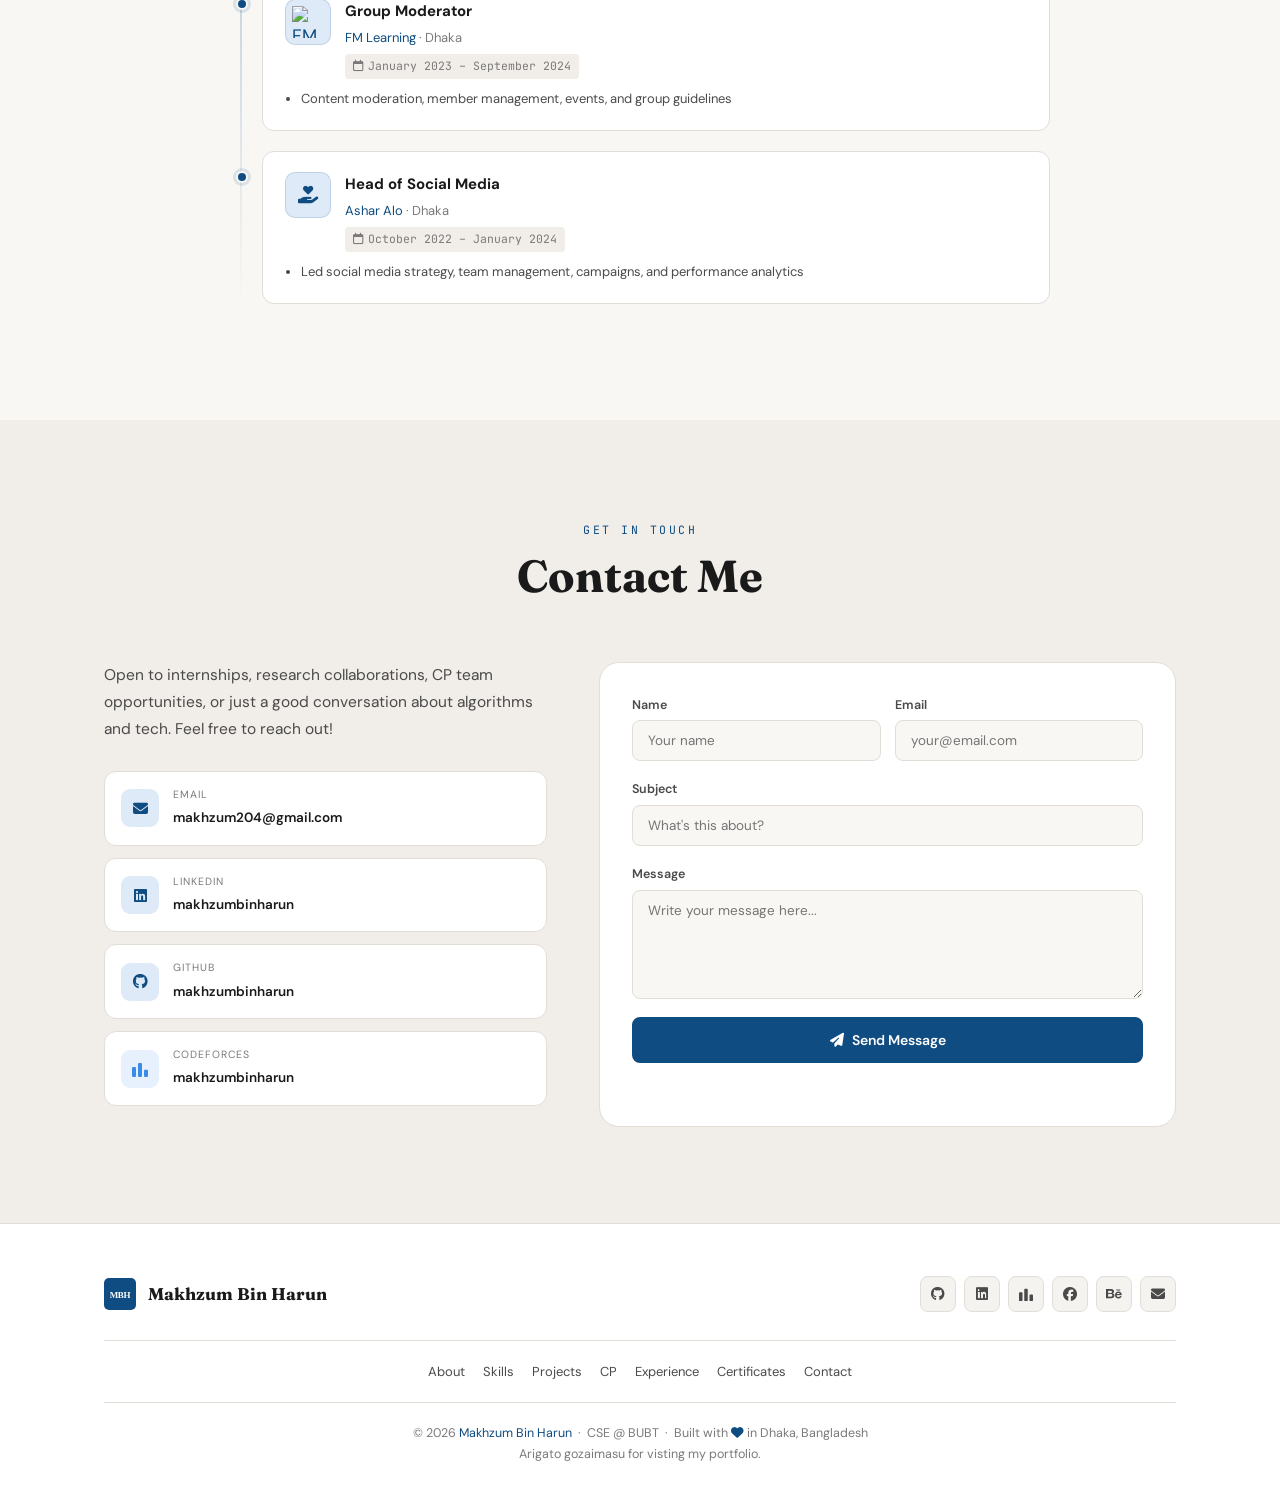
==== commit 7926f4d5: "Added Certificates and updated solve count" ====
--- a/index.html
+++ b/index.html
@@ -320,7 +320,7 @@
       <div class="cp-stat-item"><span class="cp-stat-num">7</span><span class="cp-stat-label">Platforms</span></div>
       <div class="cp-stat-divider"></div>
       <!-- ✏️ Update total problems solved -->
-      <div class="cp-stat-item"><span class="cp-stat-num" id="stat-solved">218</span><span class="cp-stat-label">Problems Solved</span></div>
+      <div class="cp-stat-item"><span class="cp-stat-num" id="stat-solved">220</span><span class="cp-stat-label">Problems Solved</span></div>
       <div class="cp-stat-divider"></div>
       <div class="cp-stat-item"><span class="cp-stat-num">1</span><span class="cp-stat-label">ICPC Registered</span></div>
       <div class="cp-stat-divider"></div>
@@ -354,7 +354,7 @@
           <div class="cp-card-stats-row">
             <!-- ✏️ Replace — with your actual rating -->
             <span>Rating: <strong class="cp-num" id="cf-rating">—</strong></span>
-            <span>Solved: <strong class="cp-num" id="cf-solved">51</strong></span>
+            <span>Solved: <strong class="cp-num" id="cf-solved">53</strong></span>
           </div>
         </div>
         <i class="fa-solid fa-arrow-up-right-from-square cp-ext"></i>
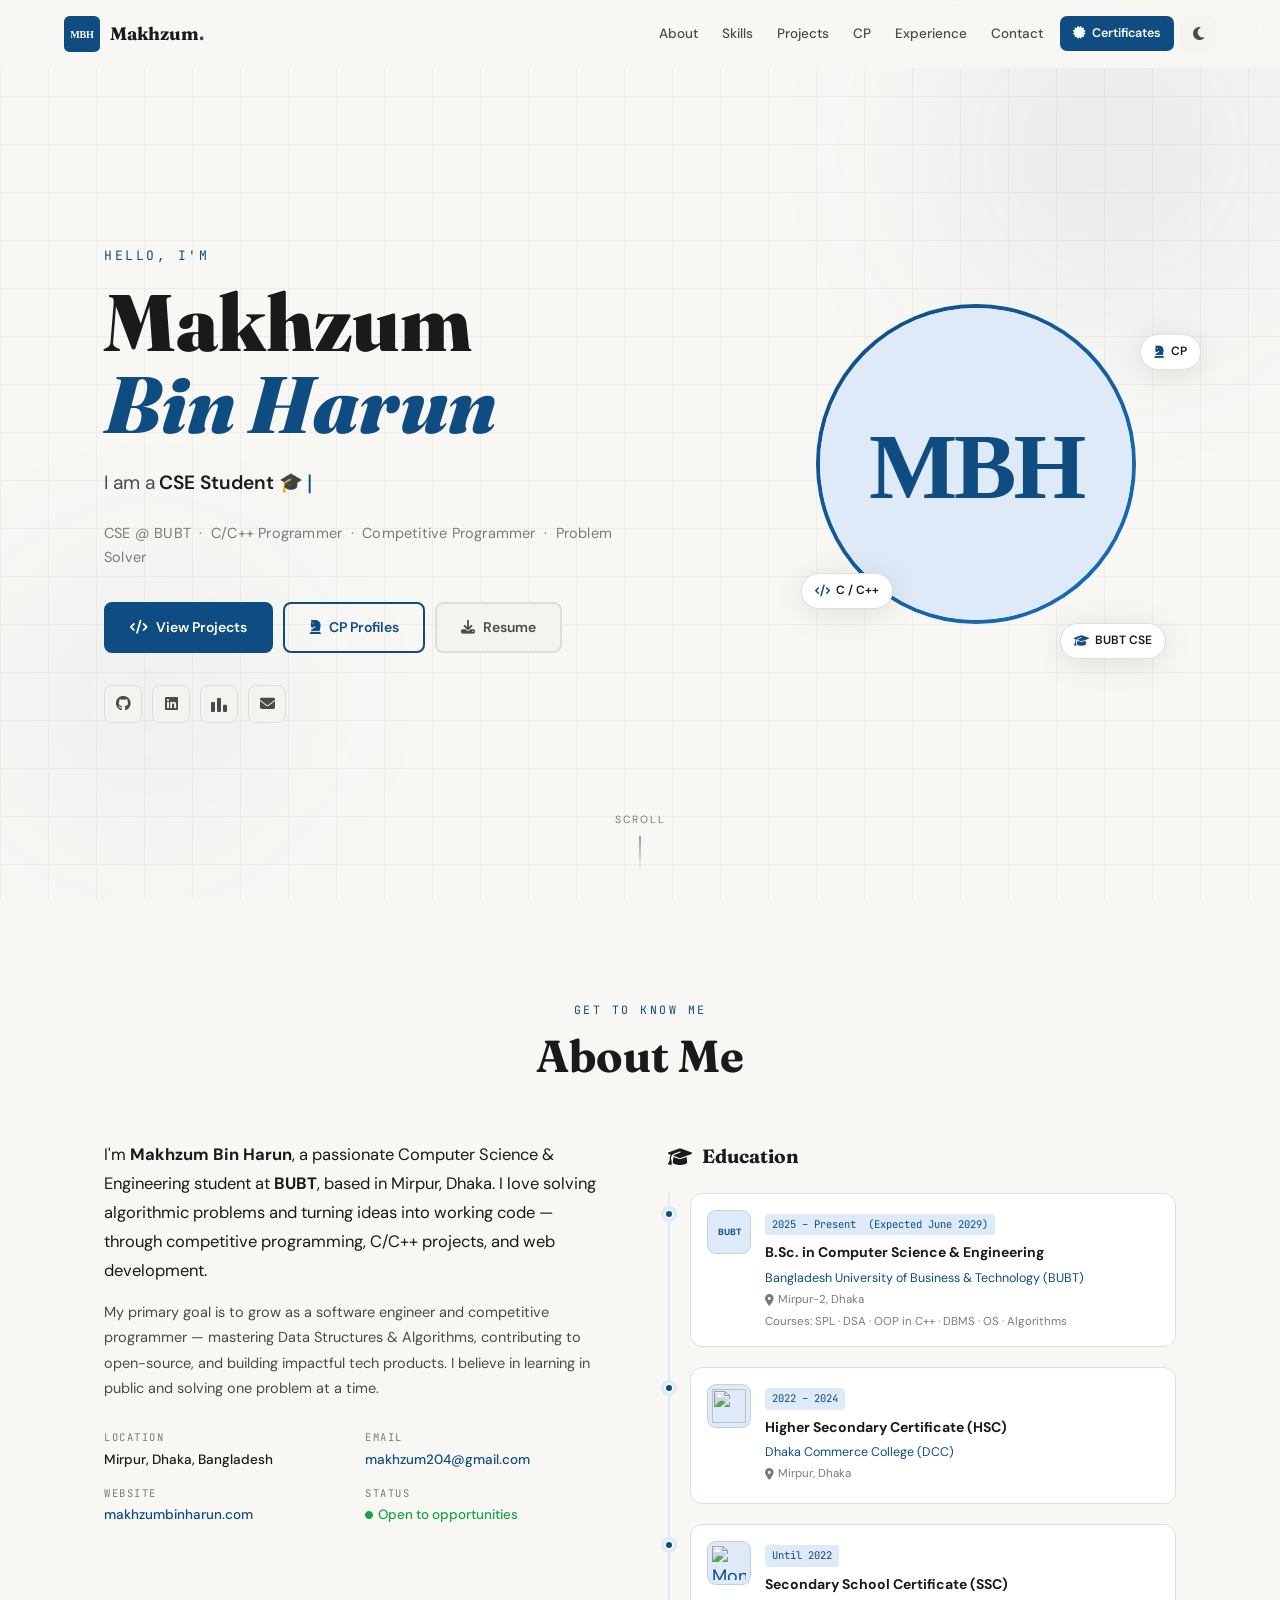
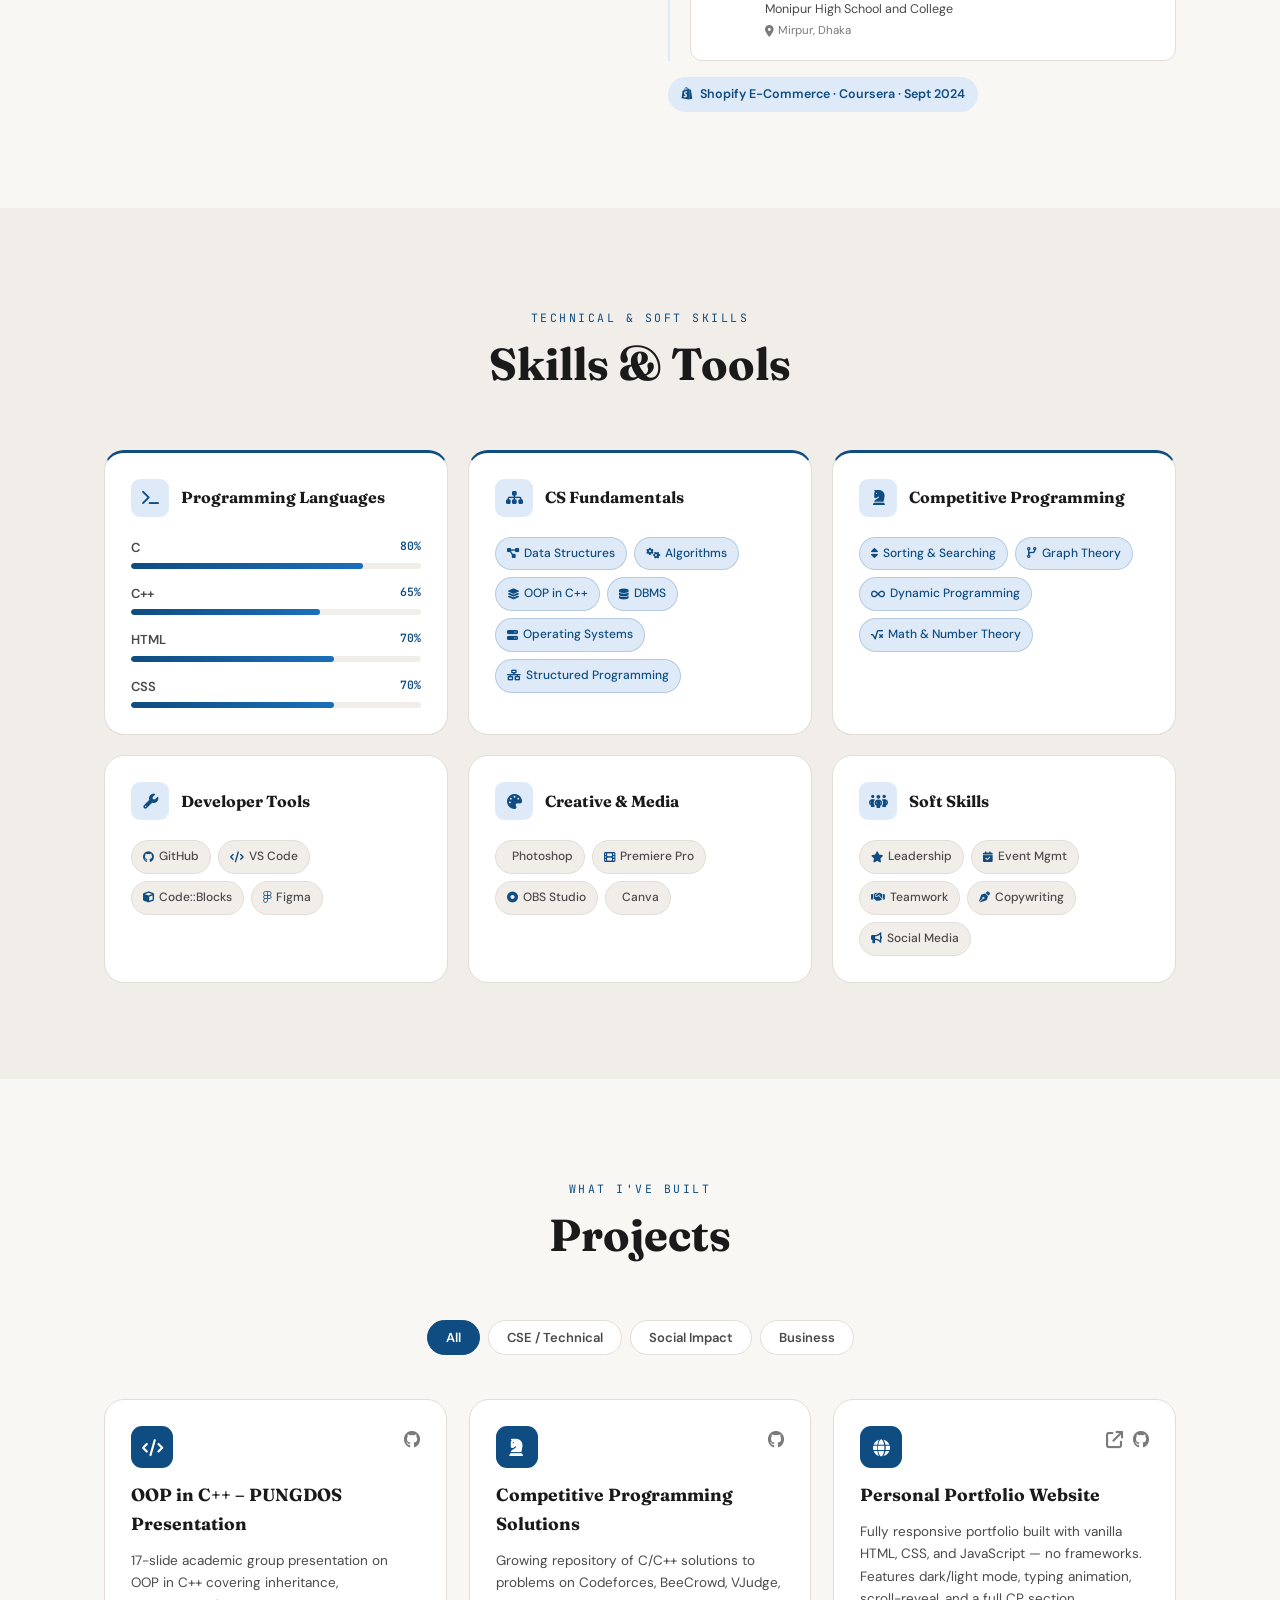
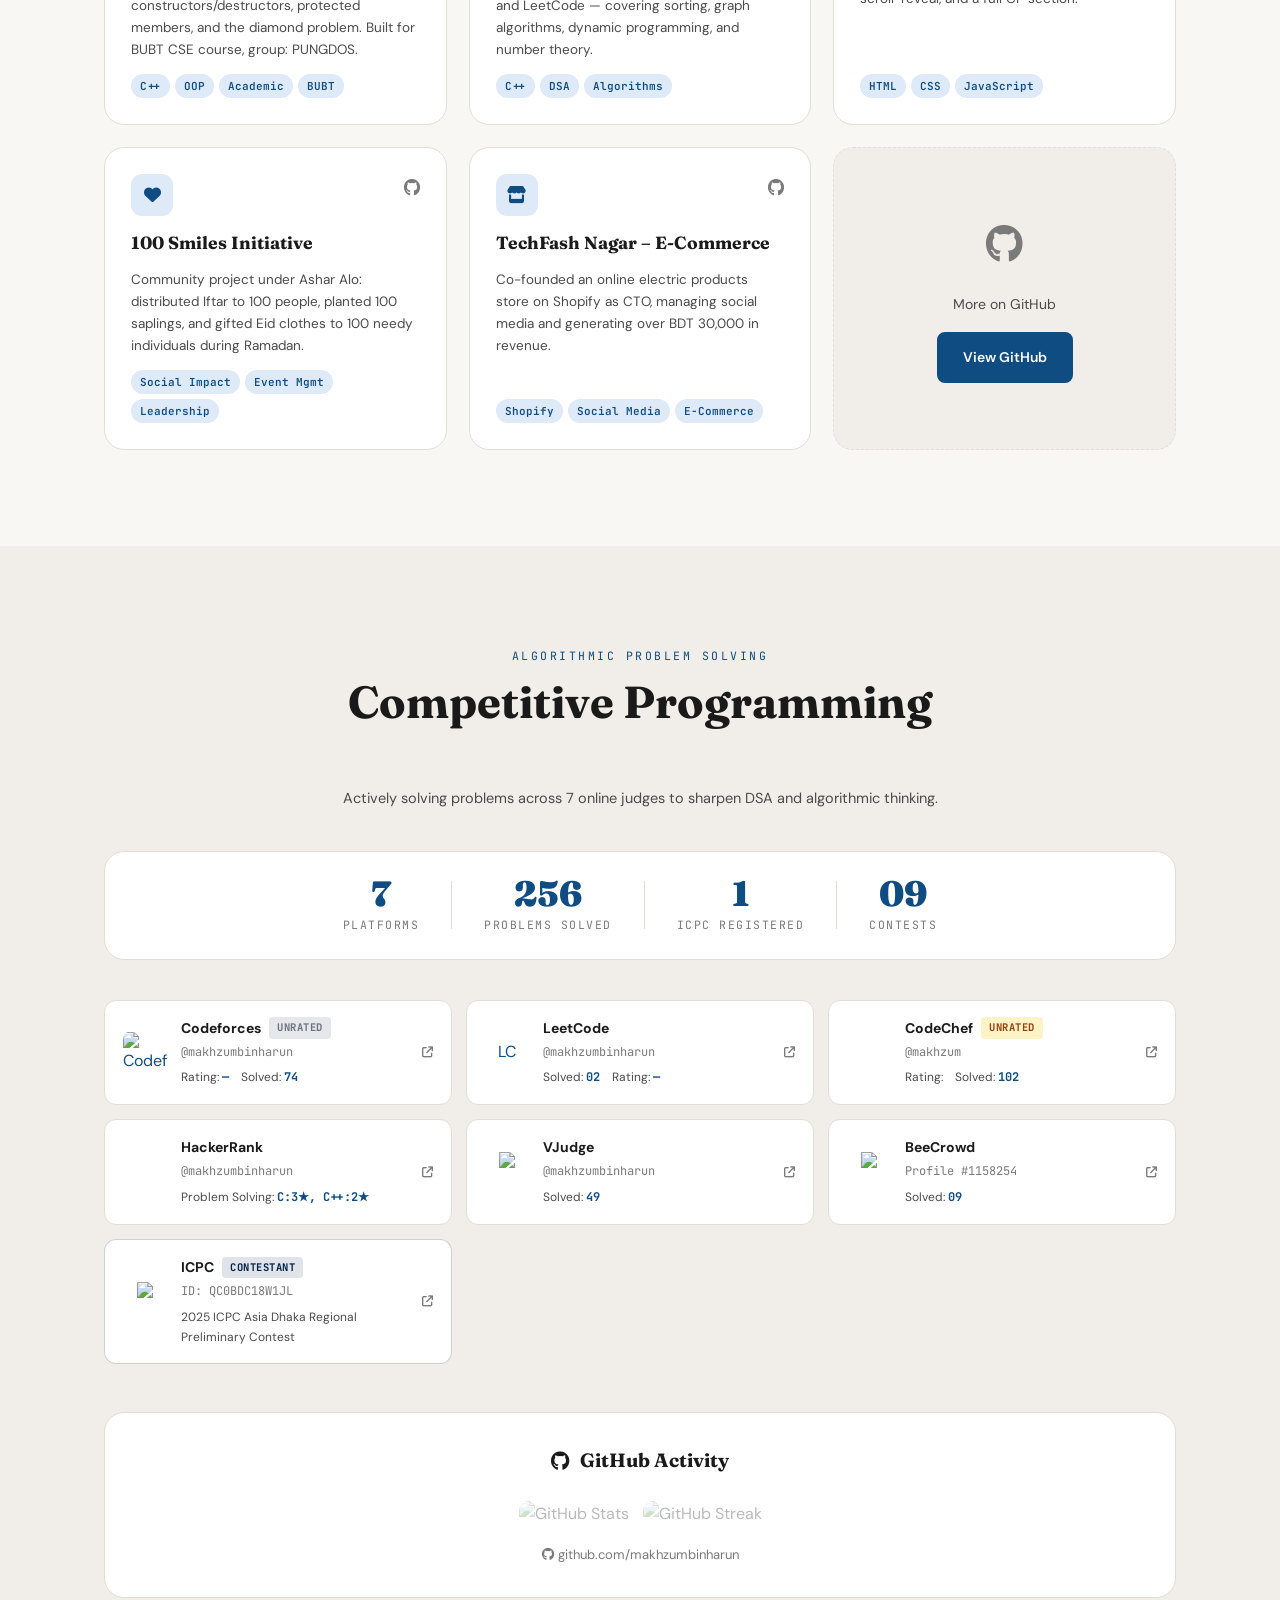
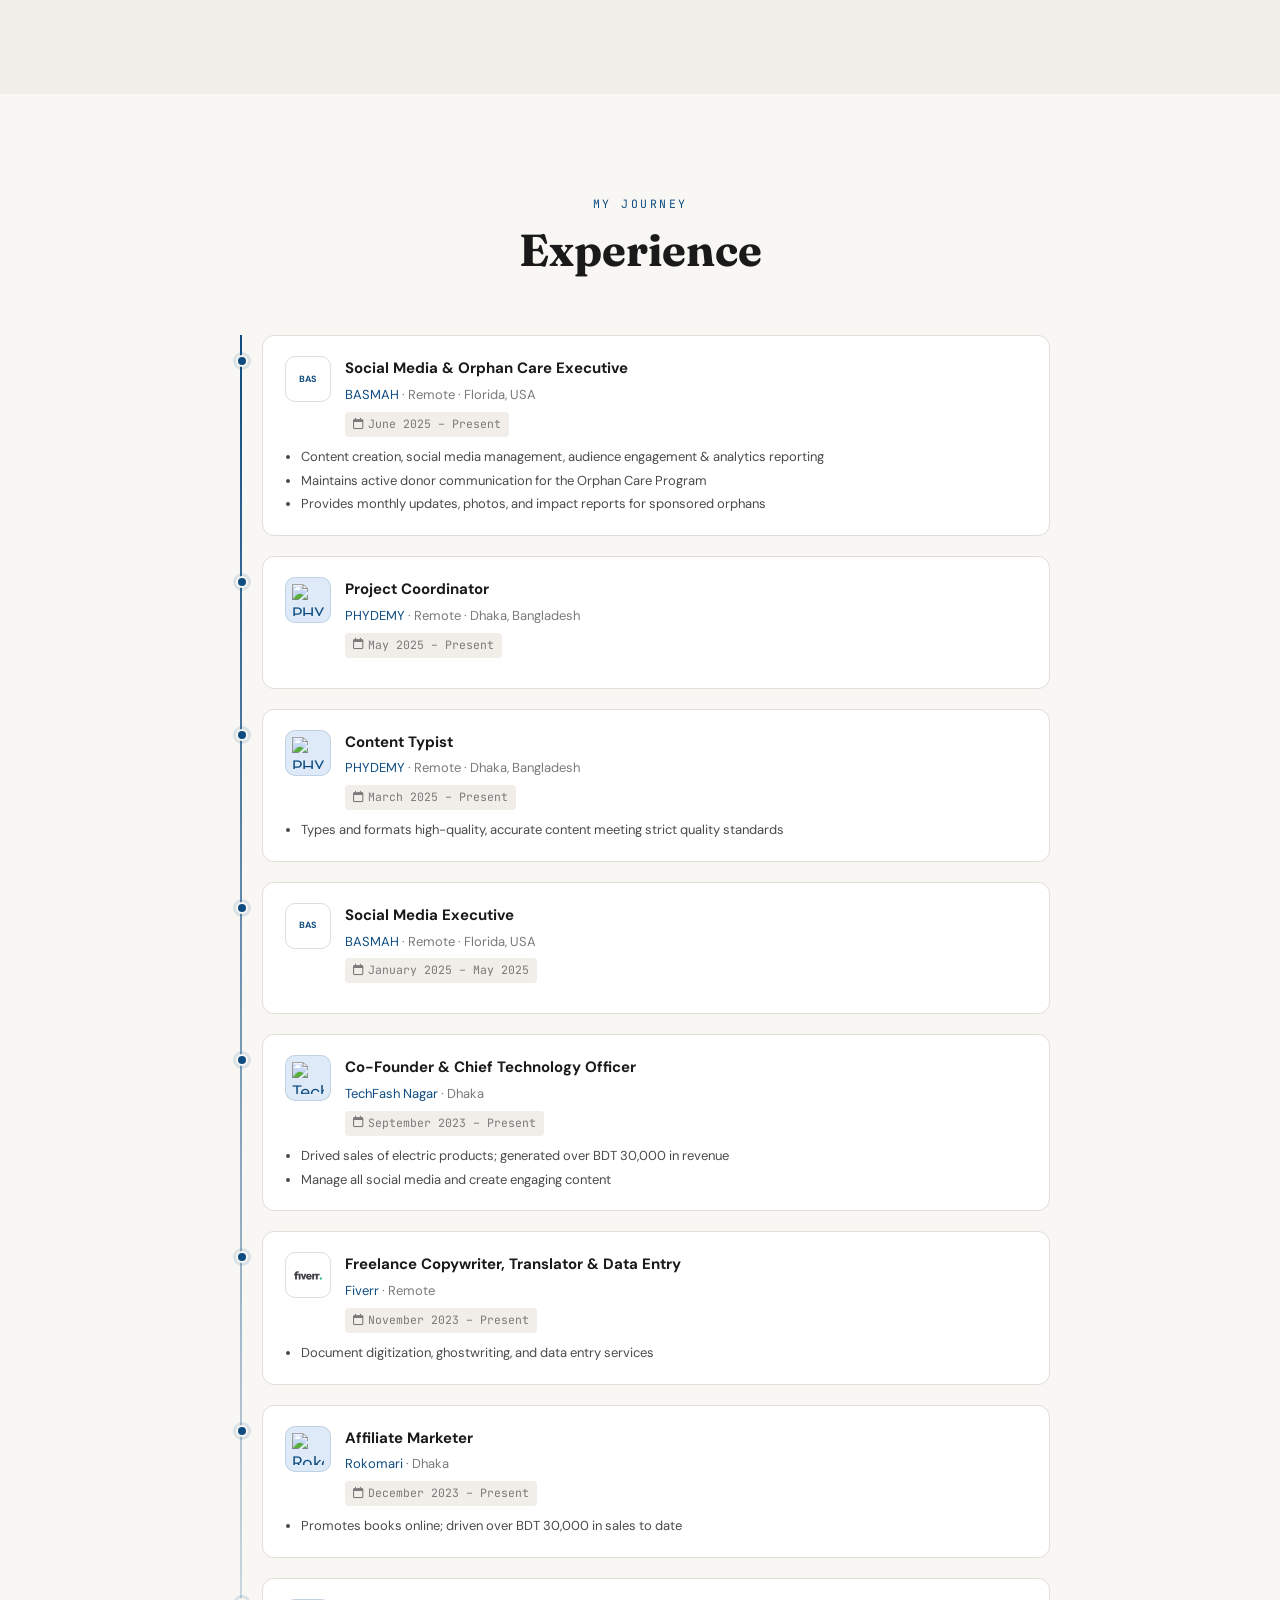
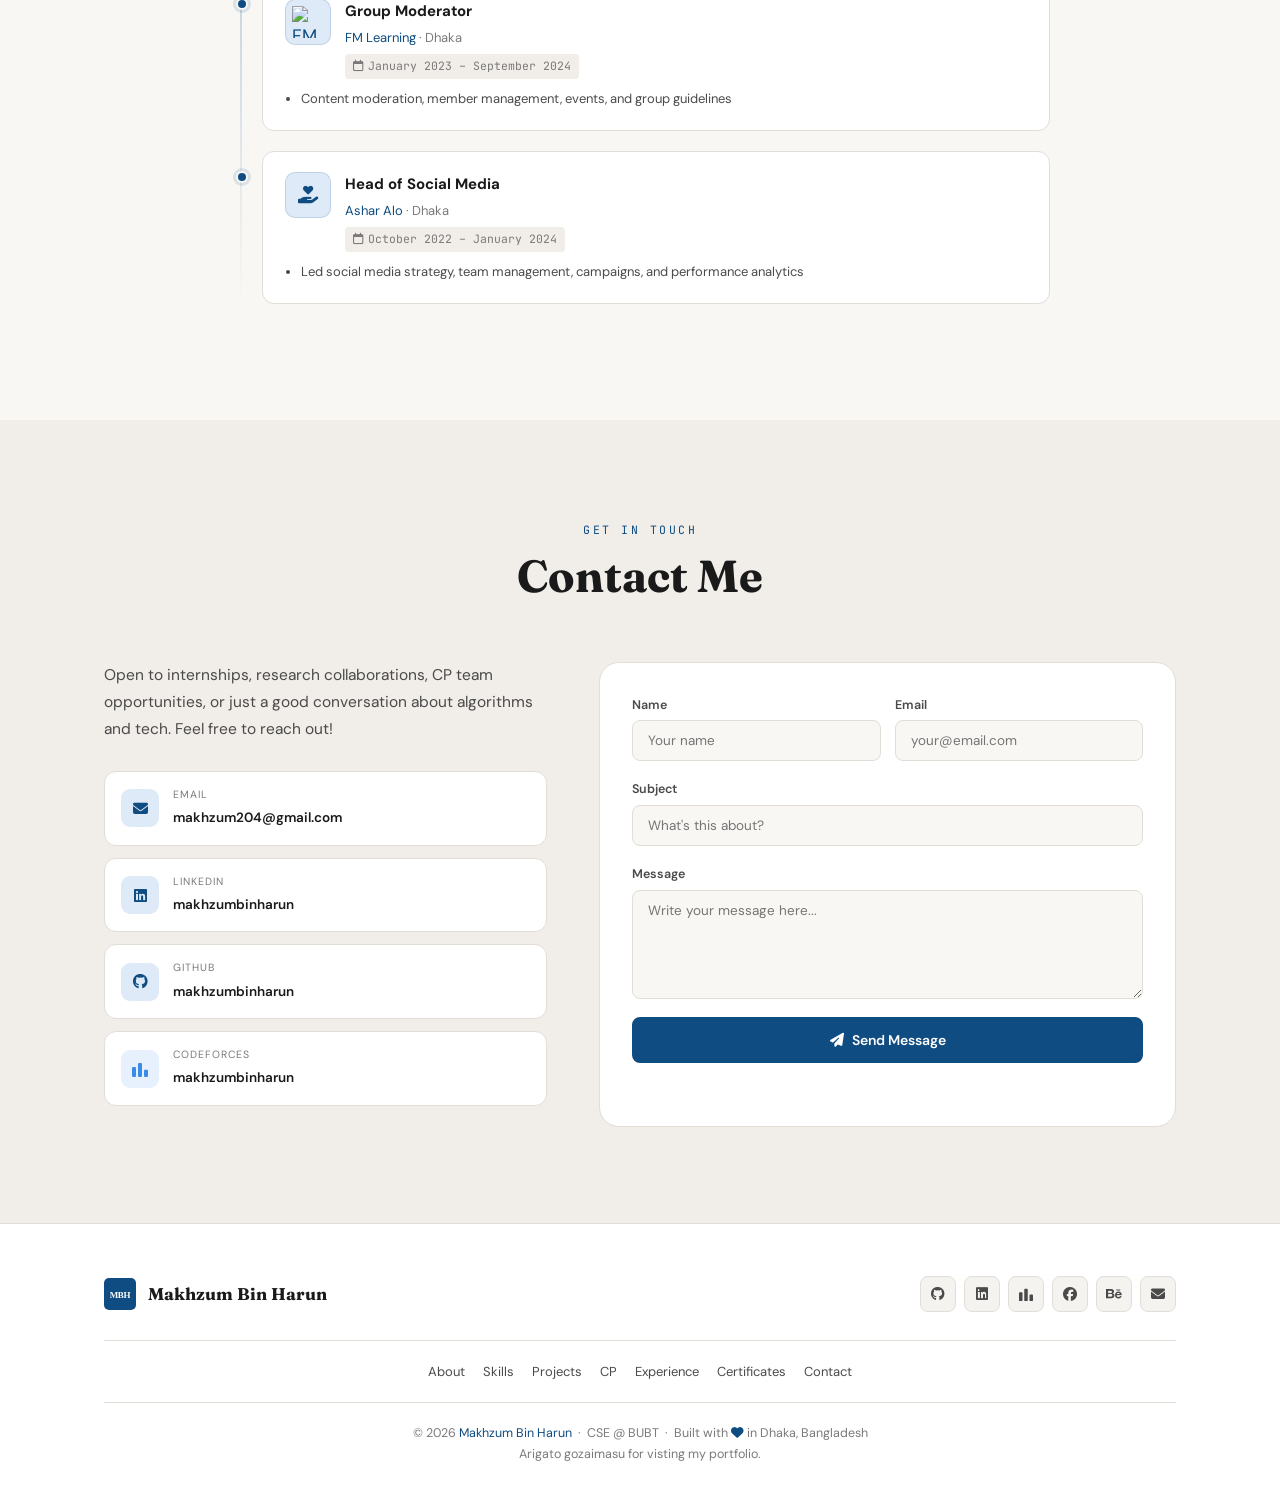
==== commit 01a7ca49: "Update solved problems and contest stats in HTML" ====
--- a/index.html
+++ b/index.html
@@ -320,7 +320,7 @@
       <div class="cp-stat-item"><span class="cp-stat-num">7</span><span class="cp-stat-label">Platforms</span></div>
       <div class="cp-stat-divider"></div>
       <!-- ✏️ Update total problems solved -->
-      <div class="cp-stat-item"><span class="cp-stat-num" id="stat-solved">220</span><span class="cp-stat-label">Problems Solved</span></div>
+      <div class="cp-stat-item"><span class="cp-stat-num" id="stat-solved">256</span><span class="cp-stat-label">Problems Solved</span></div>
       <div class="cp-stat-divider"></div>
       <div class="cp-stat-item"><span class="cp-stat-num">1</span><span class="cp-stat-label">ICPC Registered</span></div>
       <div class="cp-stat-divider"></div>
@@ -354,7 +354,7 @@
           <div class="cp-card-stats-row">
             <!-- ✏️ Replace — with your actual rating -->
             <span>Rating: <strong class="cp-num" id="cf-rating">—</strong></span>
-            <span>Solved: <strong class="cp-num" id="cf-solved">53</strong></span>
+            <span>Solved: <strong class="cp-num" id="cf-solved">74</strong></span>
           </div>
         </div>
         <i class="fa-solid fa-arrow-up-right-from-square cp-ext"></i>
@@ -411,7 +411,7 @@
           <div class="cp-card-stats-row">
             <!-- ✏️ Replace — with your actual rating -->
             <span>Rating: <strong class="cp-num" id="cc-rating"></strong></span>
-            <span>Solved: <strong class="cp-num" id="cc-solved">87</strong></span>
+            <span>Solved: <strong class="cp-num" id="cc-solved">102</strong></span>
           </div>
         </div>
         <i class="fa-solid fa-arrow-up-right-from-square cp-ext"></i>
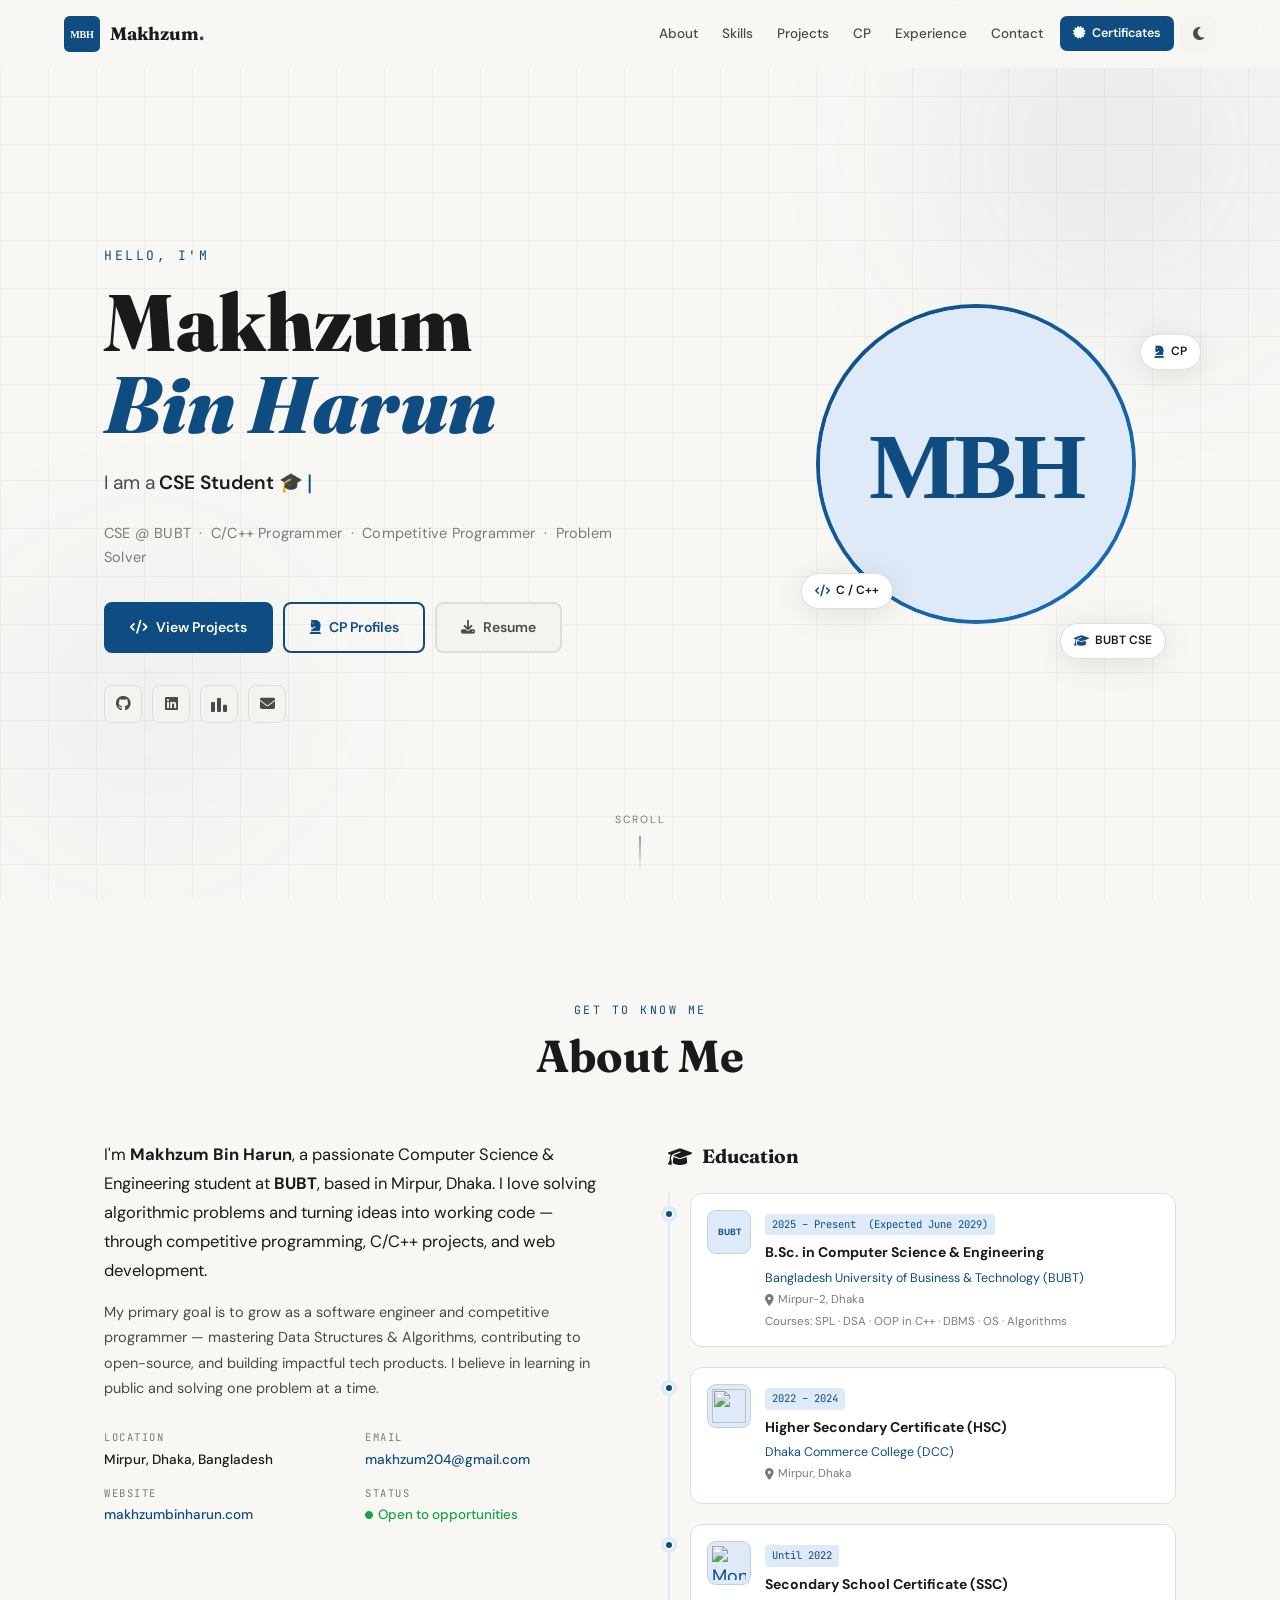
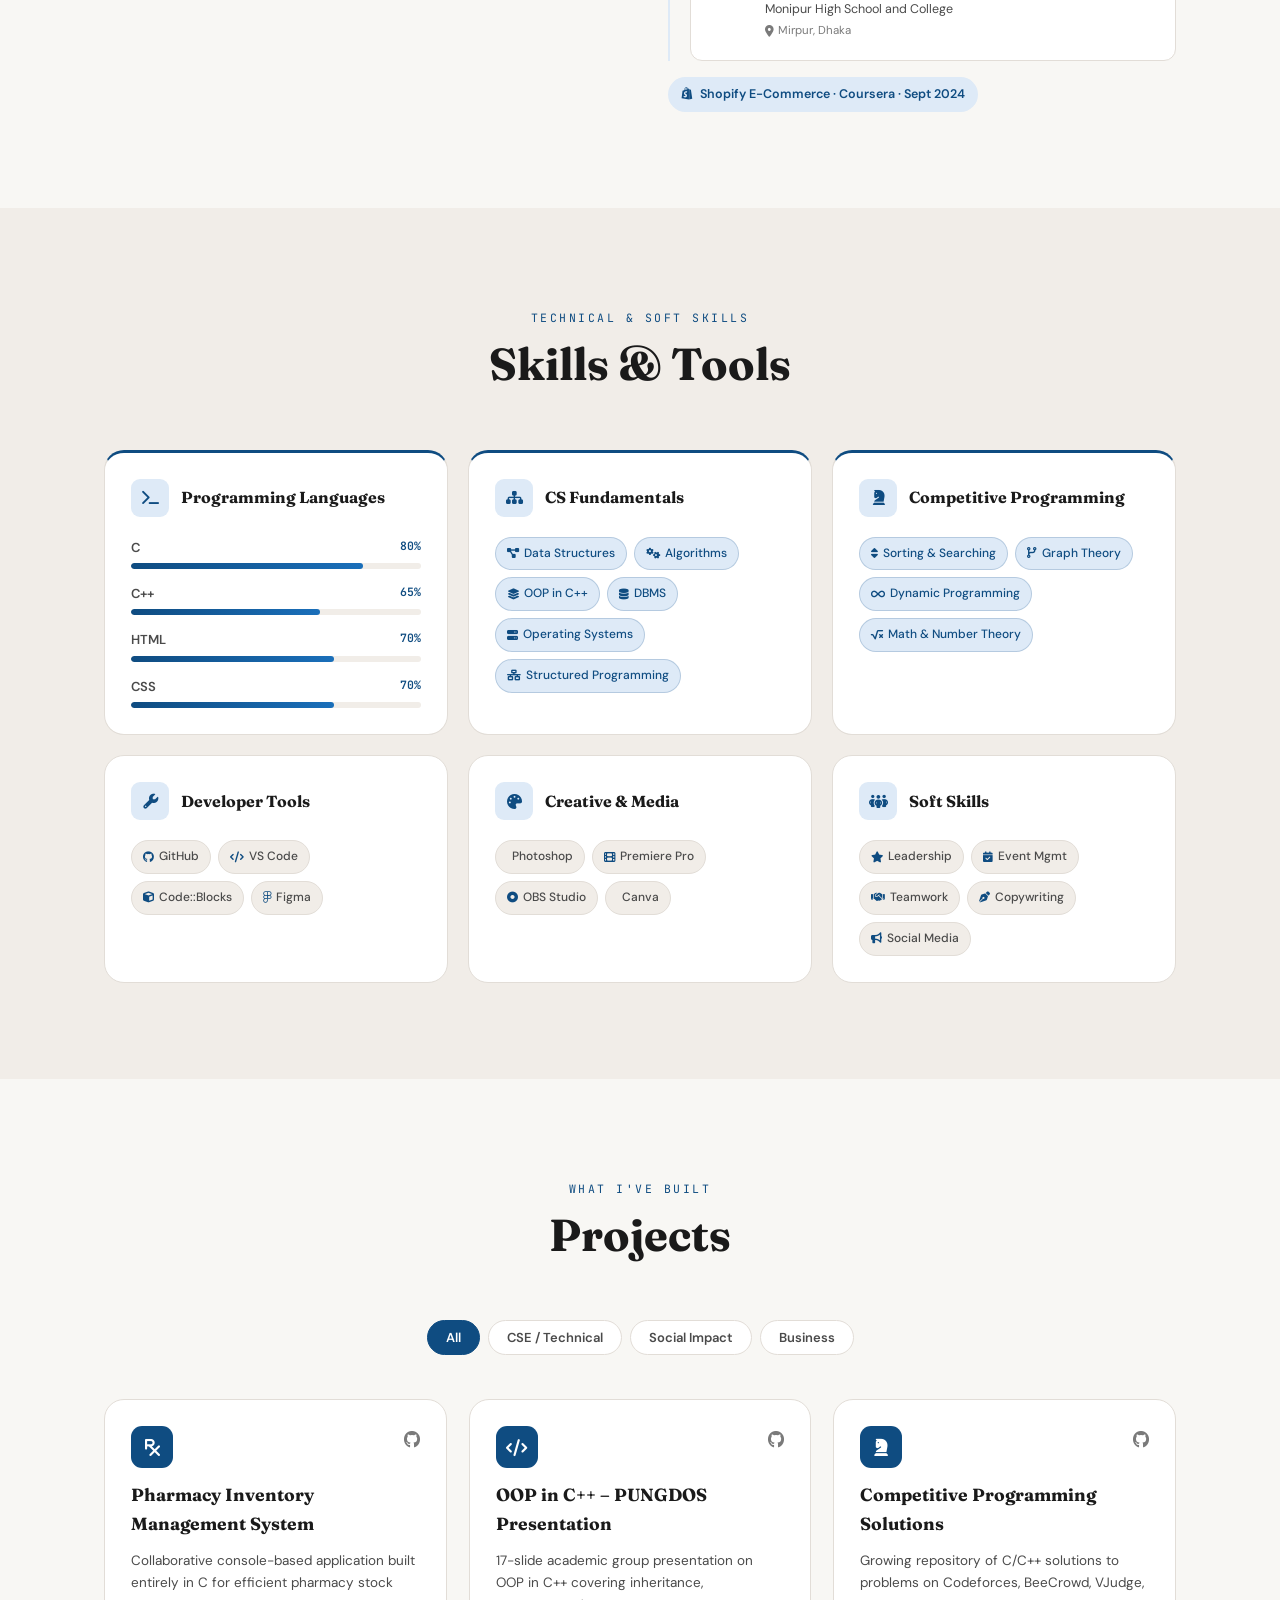
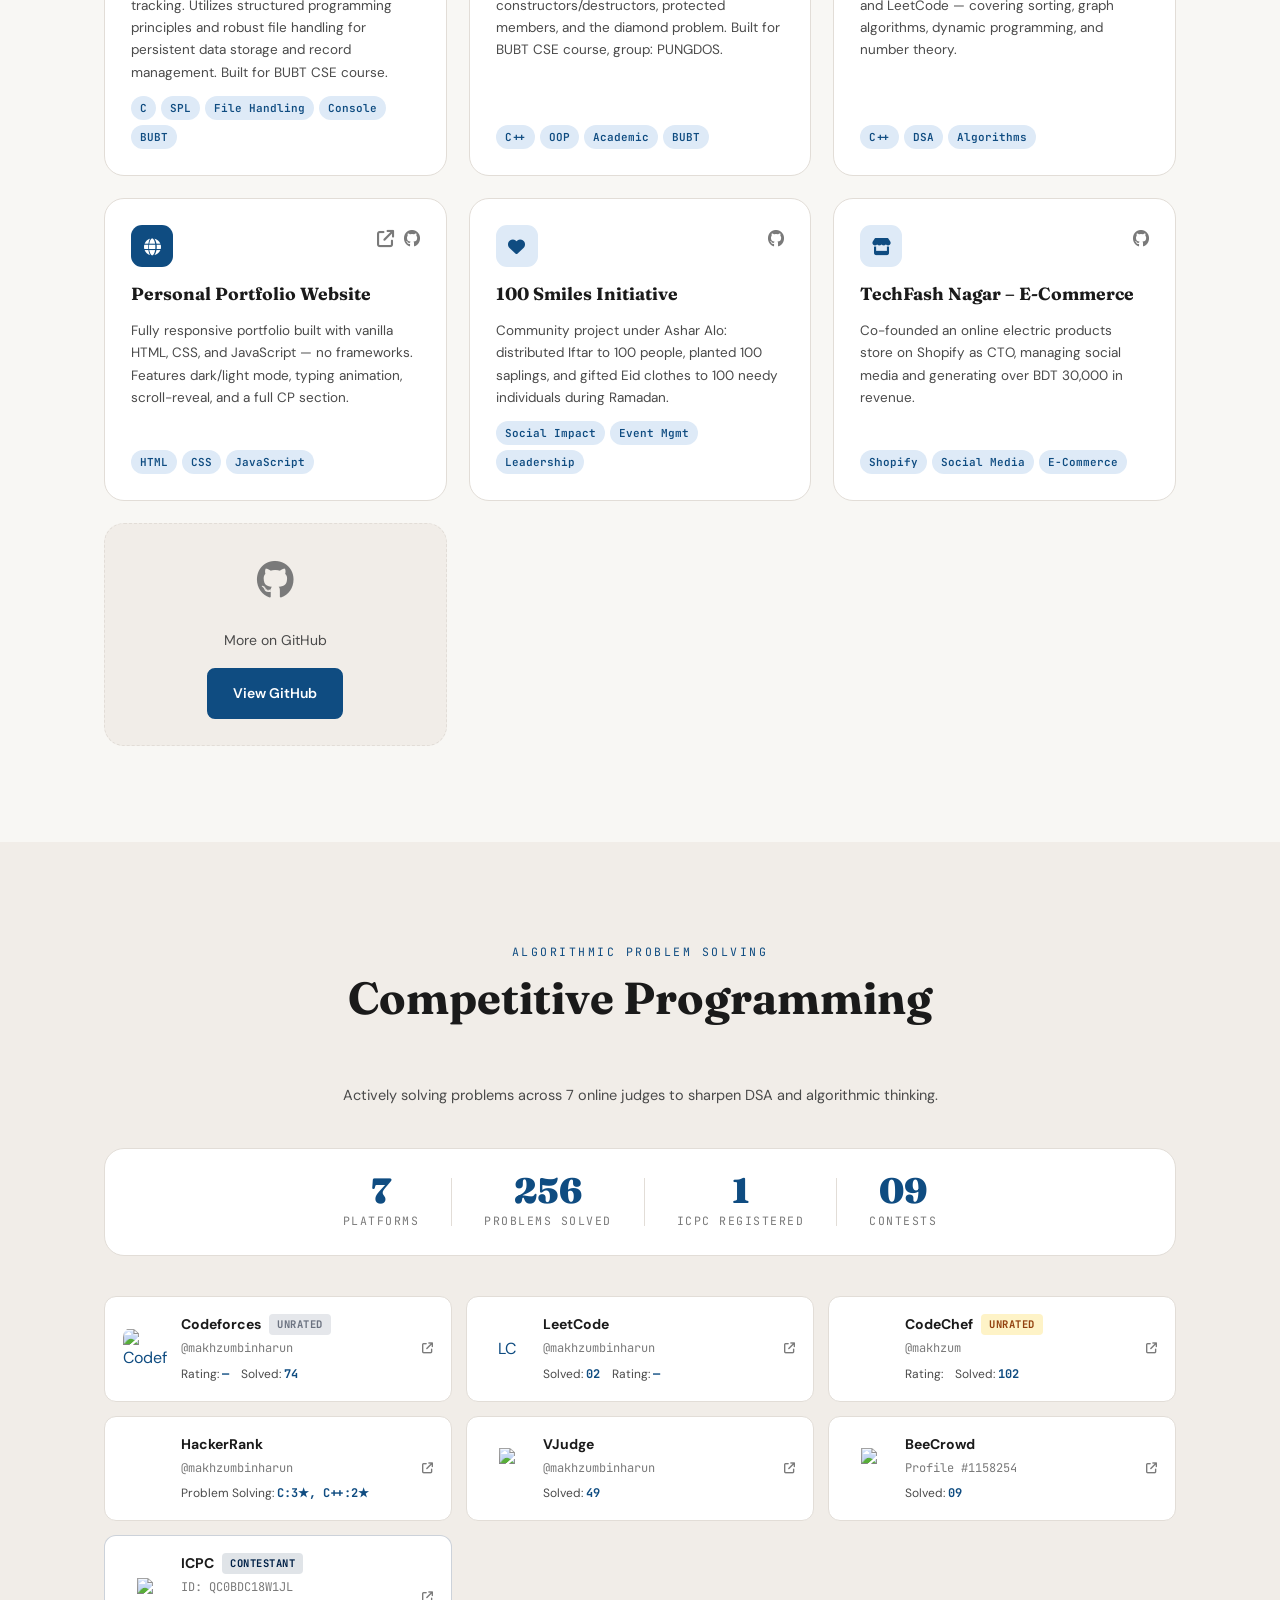
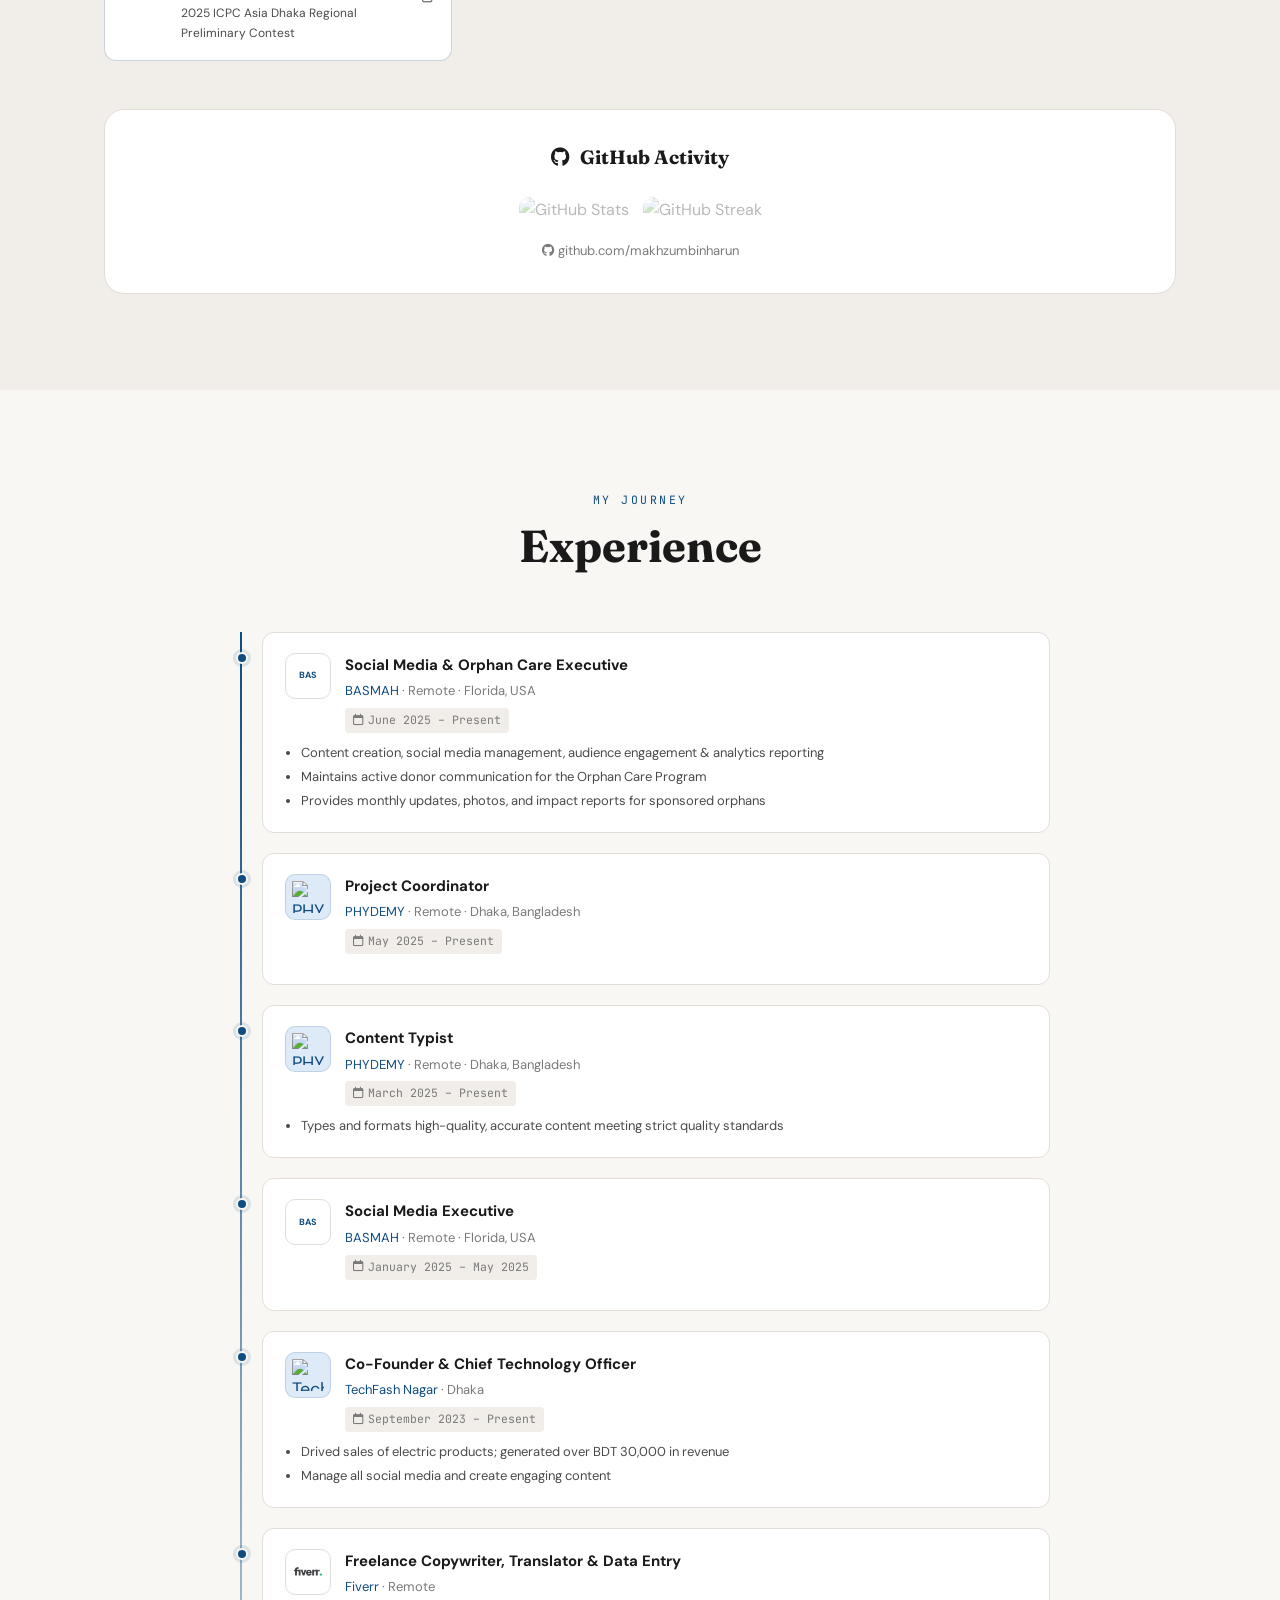
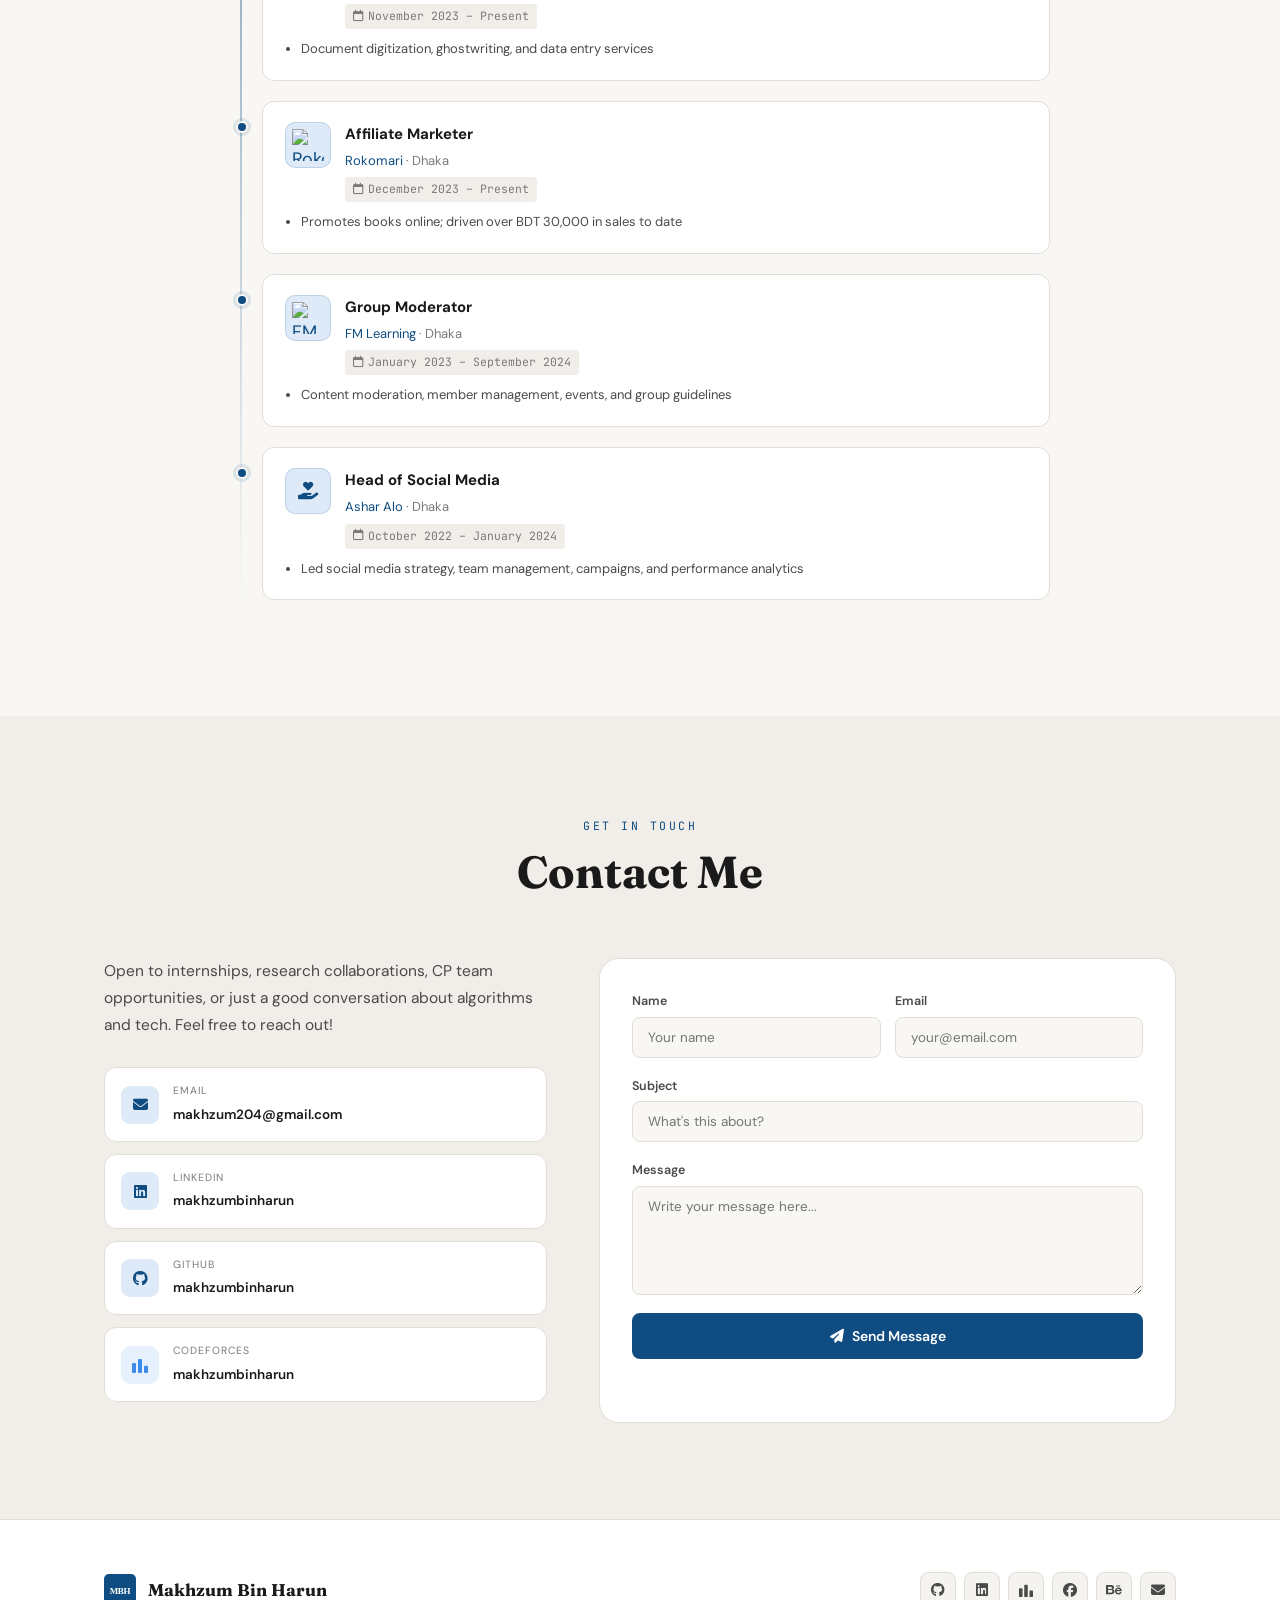
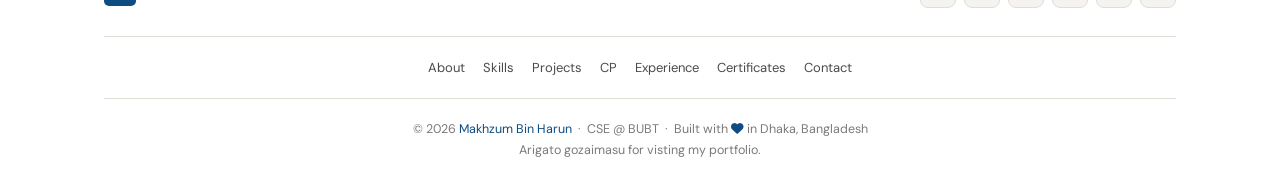
==== commit f21baf2f: "Added "Pharmacy Inventory Management System Project info"" ====
--- a/index.html
+++ b/index.html
@@ -251,6 +251,16 @@
     <div class="projects-grid">
       <div class="project-card reveal-up delay-1" data-category="cse">
         <div class="project-card-top">
+          <div class="project-icon project-icon-cse"><i class="fas fa-prescription"></i></div>
+          <div class="project-links"><a href="https://github.com/makhzumbinharun/Pharmacy-Inventory-Management-System" target="_blank"><i class="fa-brands fa-github"></i></a></div>
+        </div>
+        <h3 class="project-title">Pharmacy Inventory Management System</h3>
+        <p class="project-desc">Collaborative console-based application built entirely in C for efficient pharmacy stock tracking. Utilizes structured programming principles and robust file handling for persistent data storage and record management. Built for BUBT CSE course.</p>
+        <div class="project-tags"><span>C</span><span>SPL</span><span>File Handling</span><span>Console</span><span>BUBT</span></div>
+      </div>
+
+      <div class="project-card reveal-up delay-1" data-category="cse">
+        <div class="project-card-top">
           <div class="project-icon project-icon-cse"><i class="fa-solid fa-code"></i></div>
           <div class="project-links"><a href="https://github.com/makhzumbinharun" target="_blank"><i class="fa-brands fa-github"></i></a></div>
         </div>
@@ -258,6 +268,27 @@
         <p class="project-desc">17-slide academic group presentation on OOP in C++ covering inheritance, constructors/destructors, protected members, and the diamond problem. Built for BUBT CSE course, group: PUNGDOS.</p>
         <div class="project-tags"><span>C++</span><span>OOP</span><span>Academic</span><span>BUBT</span></div>
       </div>
+
+      <!--<div class="project-card reveal-up delay-1" data-category="cse">
+        <div class="project-card-top">
+          <div class="project-icon project-icon-cse"><i class="fa-solid fa-code"></i></div>
+          <div class="project-links"><a href="https://github.com/makhzumbinharun" target="_blank"><i class="fa-brands fa-github"></i></a></div>
+        </div>
+        <h3 class="project-title">OOP in C++ – PUNGDOS Presentation</h3>
+        <p class="project-desc">17-slide academic group presentation on OOP in C++ covering inheritance, constructors/destructors, protected members, and the diamond problem. Built for BUBT CSE course, group: PUNGDOS.</p>
+        <div class="project-tags"><span>C++</span><span>OOP</span><span>Academic</span><span>BUBT</span></div>
+      </div> -->
+
+      <!--<div class="project-card reveal-up delay-1" data-category="cse">
+        <div class="project-card-top">
+          <div class="project-icon project-icon-cse"><i class="fa-solid fa-code"></i></div>
+          <div class="project-links"><a href="https://github.com/makhzumbinharun" target="_blank"><i class="fa-brands fa-github"></i></a></div>
+        </div>
+        <h3 class="project-title">Tetris in C</h3>
+        <p class="project-desc">17-slide academic group presentation on OOP in C++ covering inheritance, constructors/destructors, protected members, and the diamond problem. Built for BUBT CSE course, group: PUNGDOS.</p>
+        <div class="project-tags"><span>C++</span><span>OOP</span><span>Academic</span><span>BUBT</span></div>
+      </div> -->
+
       <div class="project-card reveal-up delay-2" data-category="cse">
         <div class="project-card-top">
           <div class="project-icon project-icon-cse"><i class="fa-solid fa-chess-knight"></i></div>
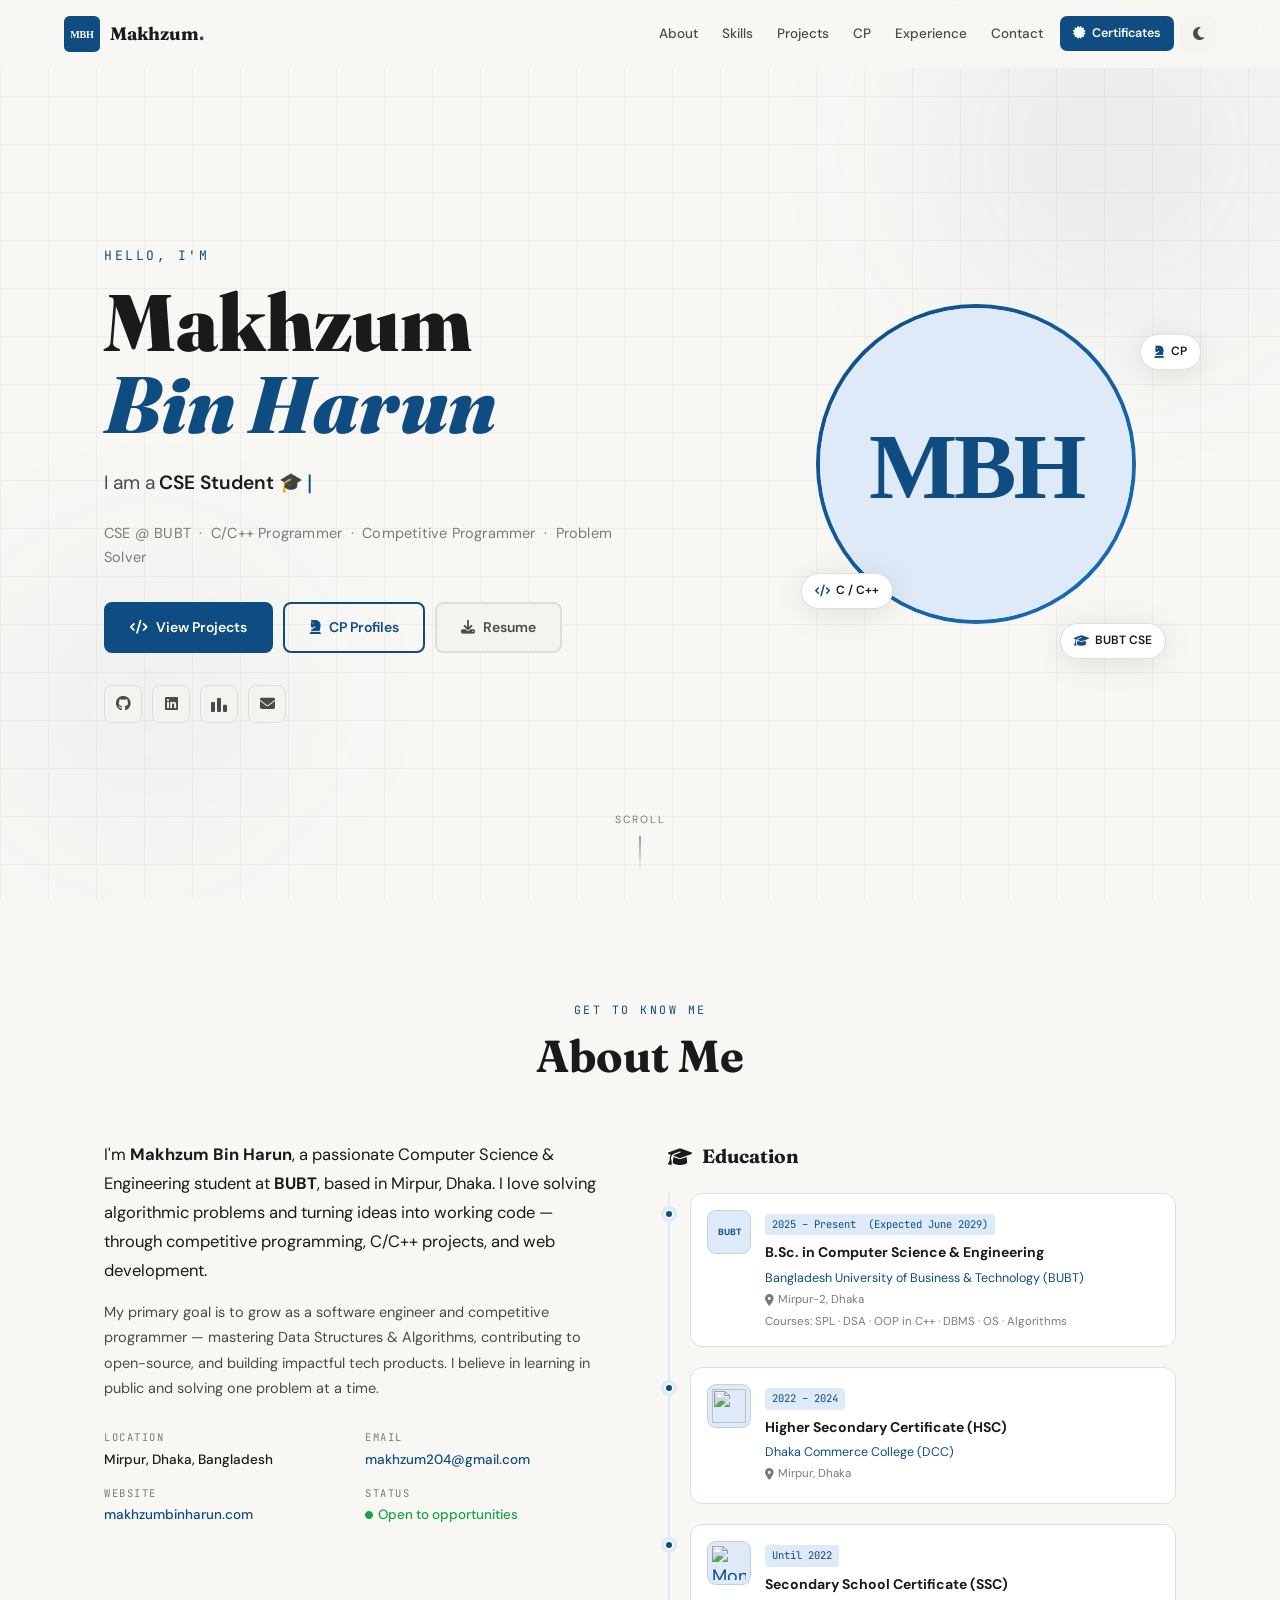
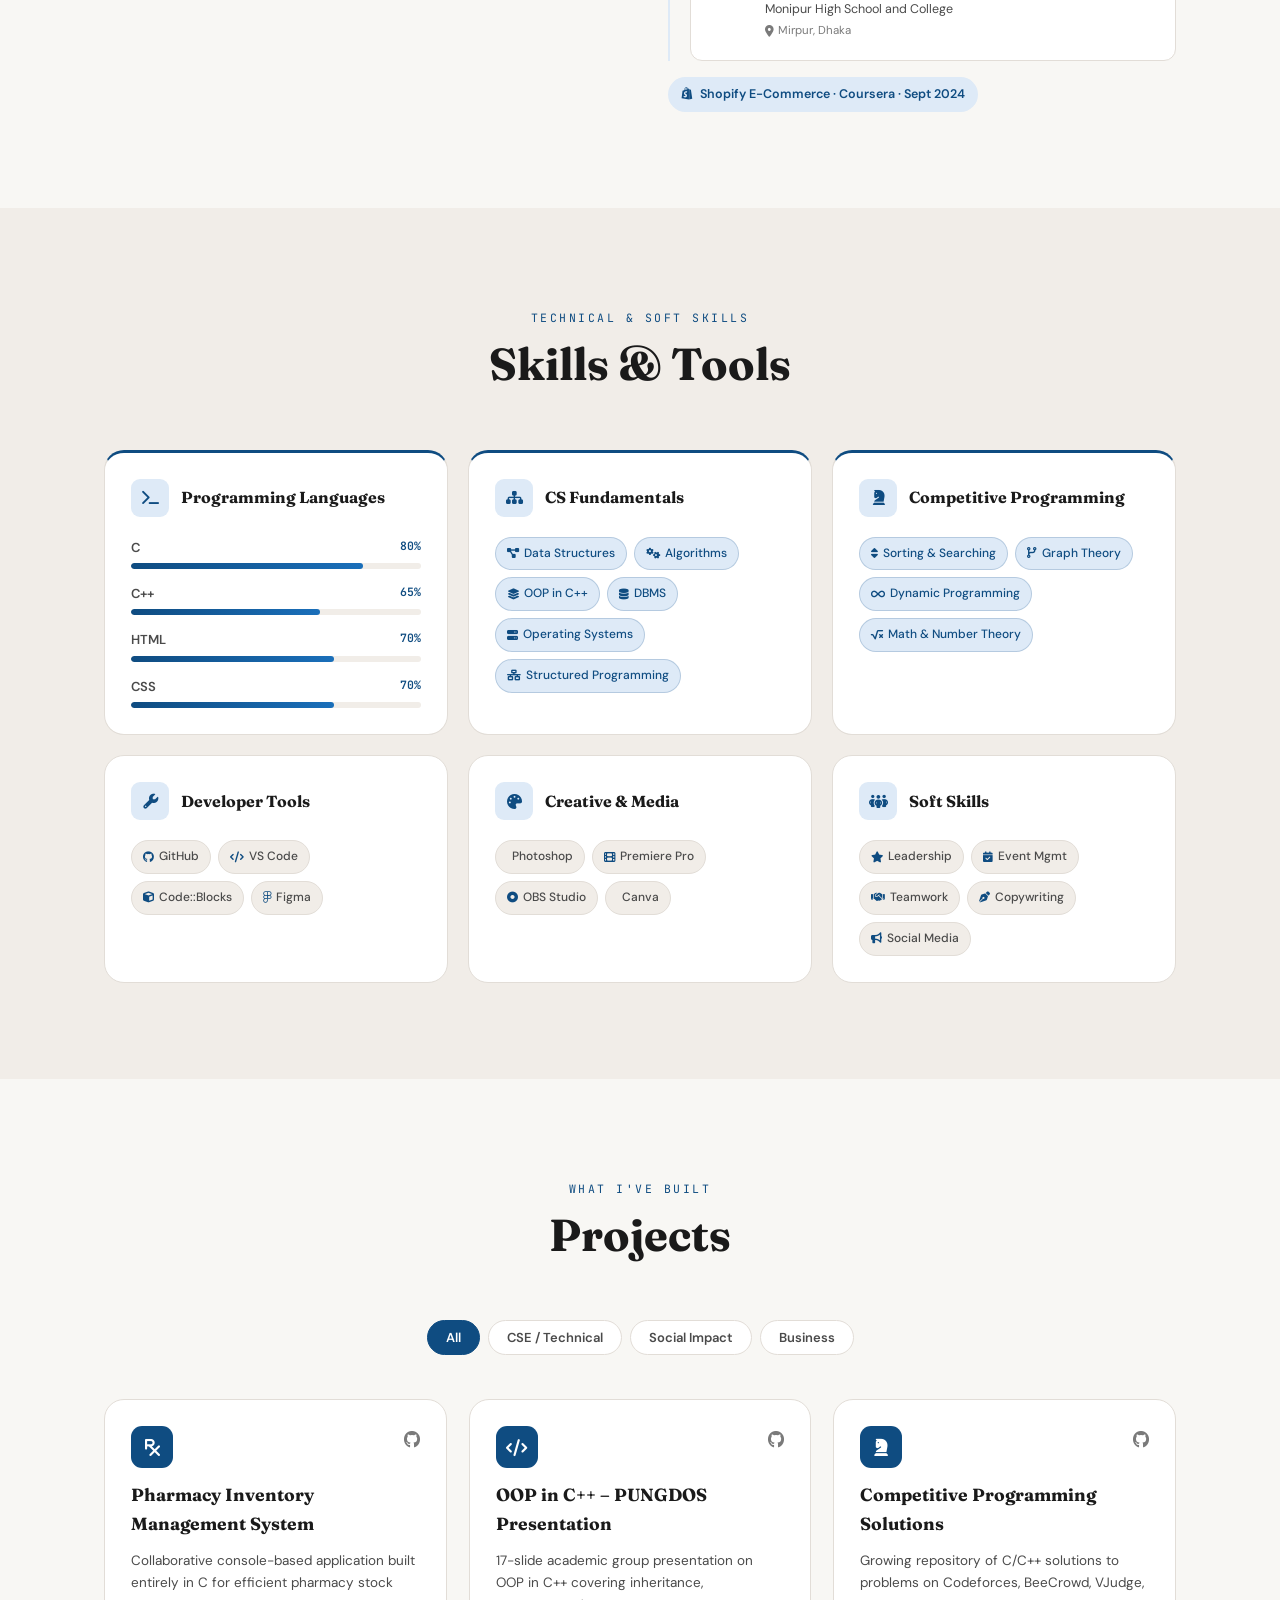
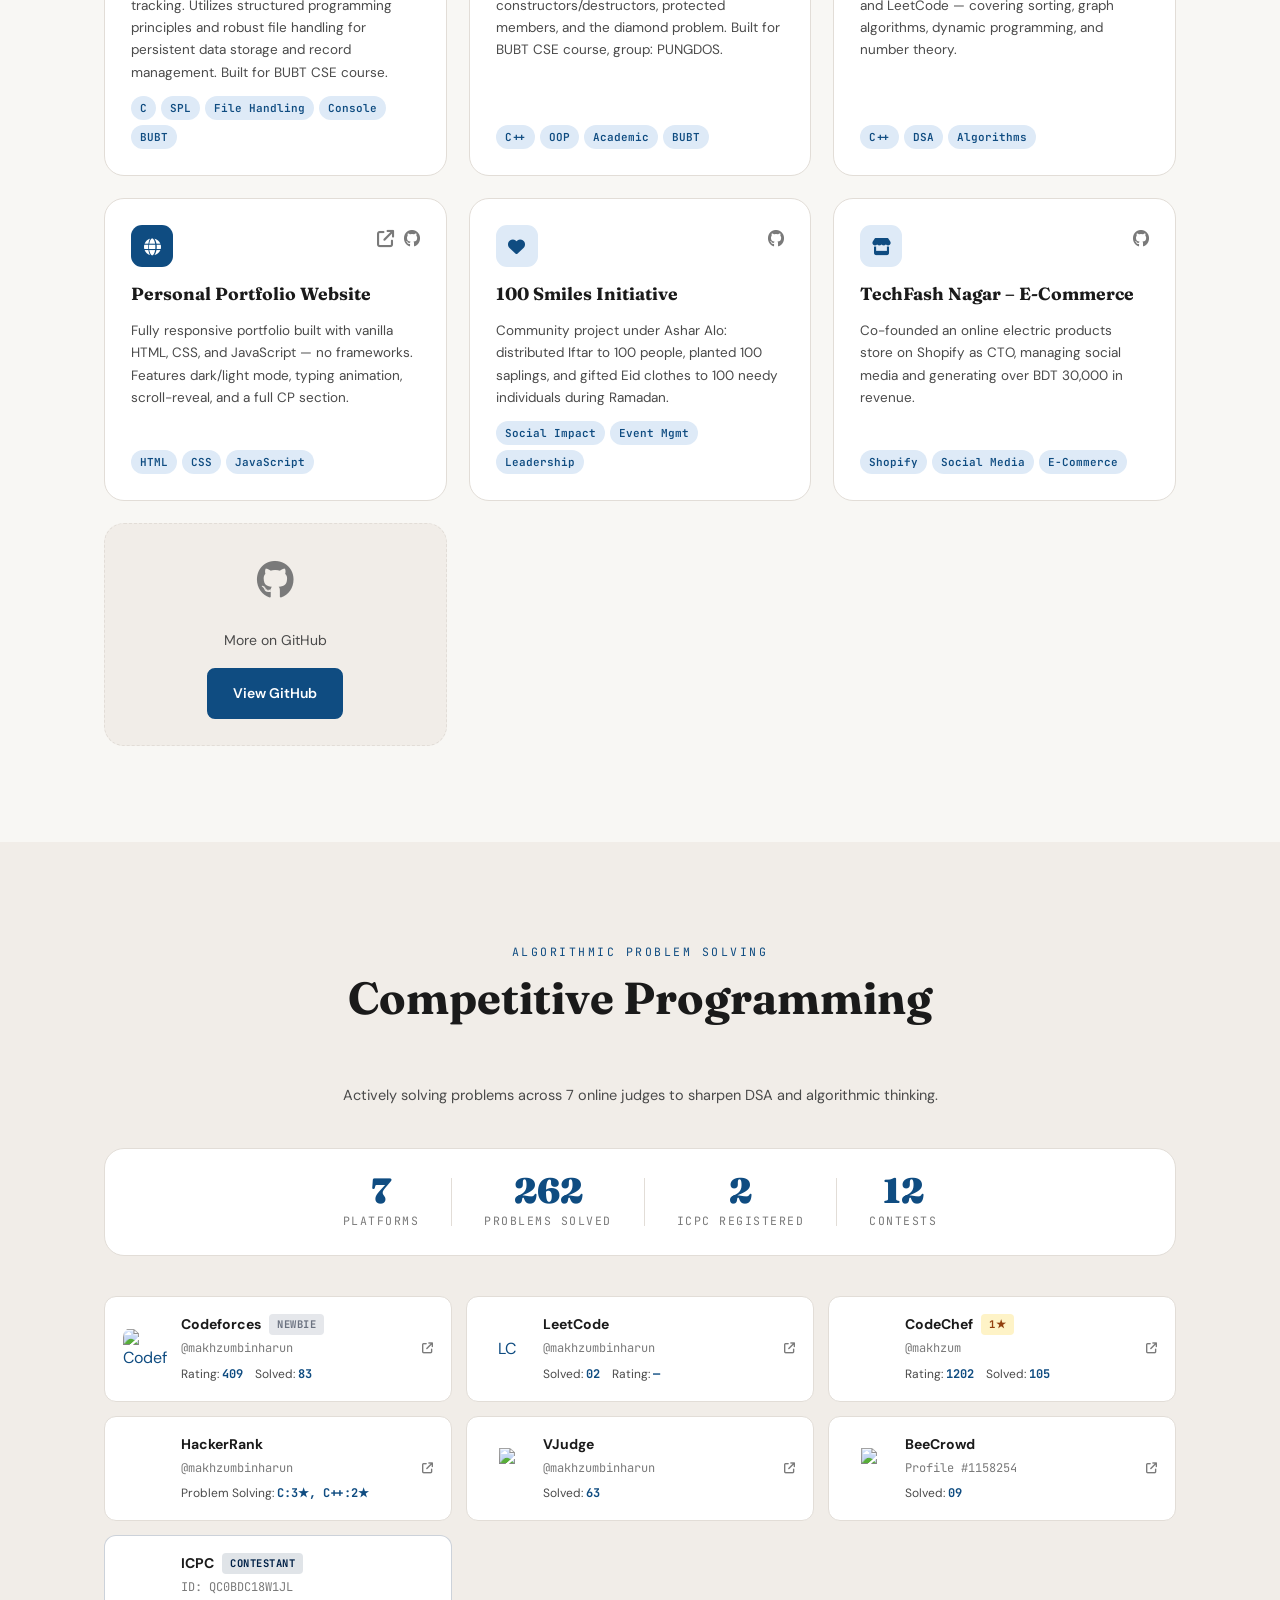
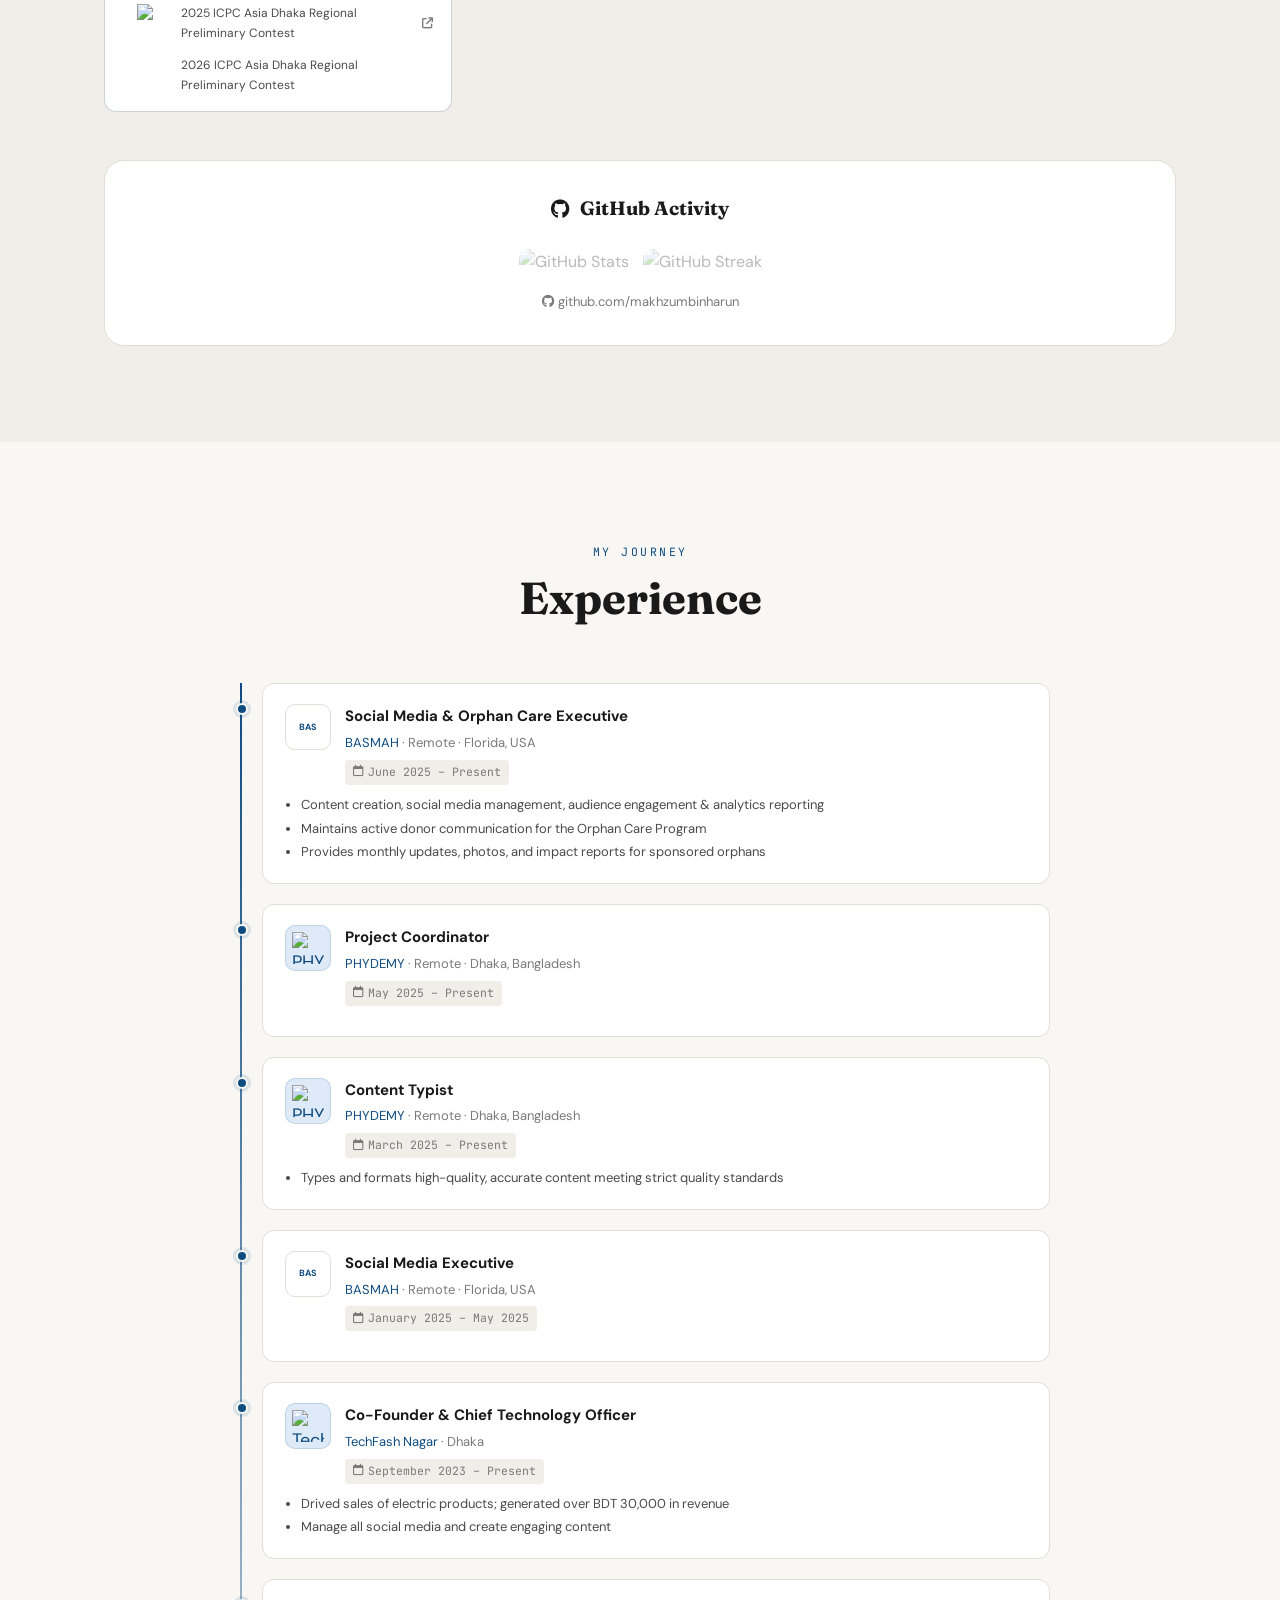
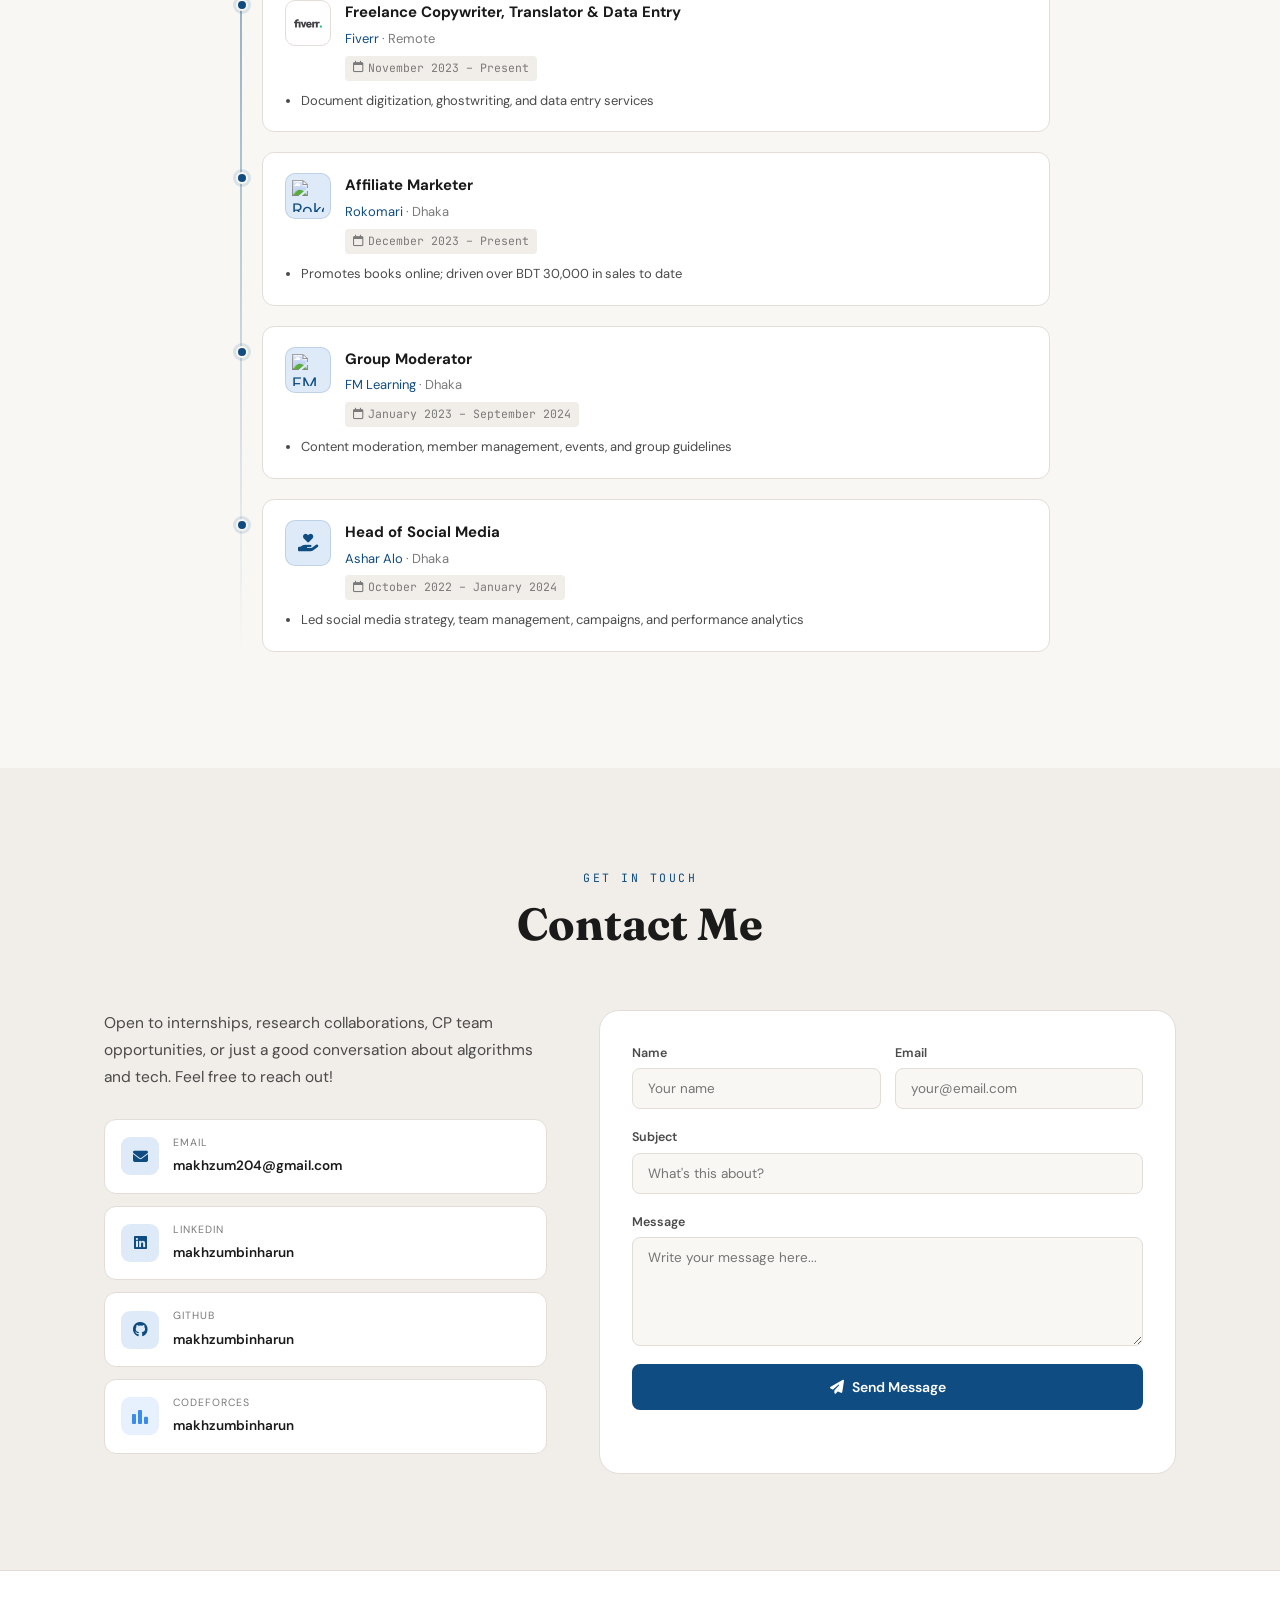
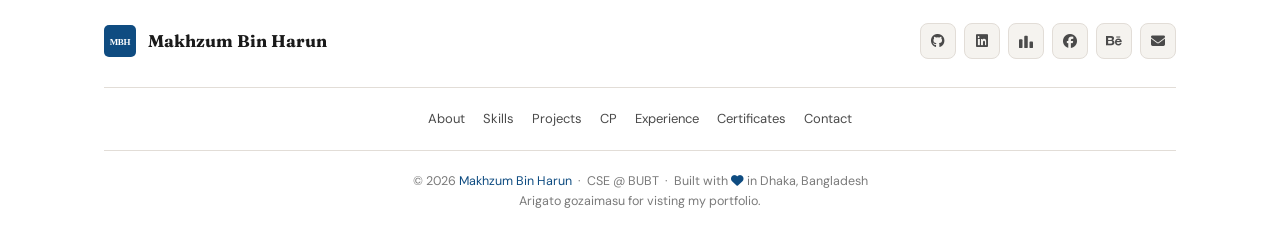
==== commit 66cd5840: "Update user statistics and ratings in index.html Updated statistics for problems solved, ICPC regist" ====
--- a/index.html
+++ b/index.html
@@ -252,7 +252,7 @@
       <div class="project-card reveal-up delay-1" data-category="cse">
         <div class="project-card-top">
           <div class="project-icon project-icon-cse"><i class="fas fa-prescription"></i></div>
-          <div class="project-links"><a href="https://github.com/makhzumbinharun/Pharmacy-Inventory-Management-System" target="_blank"><i class="fa-brands fa-github"></i></a></div>
+          <div class="project-links"><a href="https://github.com/makhzumbinharun/pharmacy-inventory-system" target="_blank"><i class="fa-brands fa-github"></i></a></div>
         </div>
         <h3 class="project-title">Pharmacy Inventory Management System</h3>
         <p class="project-desc">Collaborative console-based application built entirely in C for efficient pharmacy stock tracking. Utilizes structured programming principles and robust file handling for persistent data storage and record management. Built for BUBT CSE course.</p>
@@ -351,12 +351,12 @@
       <div class="cp-stat-item"><span class="cp-stat-num">7</span><span class="cp-stat-label">Platforms</span></div>
       <div class="cp-stat-divider"></div>
       <!-- ✏️ Update total problems solved -->
-      <div class="cp-stat-item"><span class="cp-stat-num" id="stat-solved">256</span><span class="cp-stat-label">Problems Solved</span></div>
+      <div class="cp-stat-item"><span class="cp-stat-num" id="stat-solved">262</span><span class="cp-stat-label">Problems Solved</span></div>
       <div class="cp-stat-divider"></div>
-      <div class="cp-stat-item"><span class="cp-stat-num">1</span><span class="cp-stat-label">ICPC Registered</span></div>
+      <div class="cp-stat-item"><span class="cp-stat-num">2</span><span class="cp-stat-label">ICPC Registered</span></div>
       <div class="cp-stat-divider"></div>
       <!-- ✏️ Update contest count -->
-      <div class="cp-stat-item"><span class="cp-stat-num" id="stat-contests">09</span><span class="cp-stat-label">Contests</span></div>
+      <div class="cp-stat-item"><span class="cp-stat-num" id="stat-contests">12</span><span class="cp-stat-label">Contests</span></div>
     </div>
 
     <div class="cp-grid">
@@ -379,13 +379,13 @@
           <div class="cp-card-top-row">
             <span class="cp-card-platform">Codeforces</span>
             <!-- ✏️ Replace badge color class: cp-badge-gray=Newbie, cp-badge-green=Pupil, cp-badge-blue=Specialist etc. -->
-            <span class="cp-badge cp-badge-gray">Unrated</span>
+            <span class="cp-badge cp-badge-gray">Newbie</span>
           </div>
           <div class="cp-card-handle">@makhzumbinharun</div>
           <div class="cp-card-stats-row">
             <!-- ✏️ Replace — with your actual rating -->
-            <span>Rating: <strong class="cp-num" id="cf-rating">—</strong></span>
-            <span>Solved: <strong class="cp-num" id="cf-solved">74</strong></span>
+            <span>Rating: <strong class="cp-num" id="cf-rating">409</strong></span>
+            <span>Solved: <strong class="cp-num" id="cf-solved">83</strong></span>
           </div>
         </div>
         <i class="fa-solid fa-arrow-up-right-from-square cp-ext"></i>
@@ -436,13 +436,13 @@
           <div class="cp-card-top-row">
             <span class="cp-card-platform">CodeChef</span>
             <!-- ✏️ Replace 1★ with your star count -->
-            <span class="cp-badge cp-badge-brown">UNRATED</span>
+            <span class="cp-badge cp-badge-brown">1★</span>
           </div>
           <div class="cp-card-handle">@makhzum</div>
           <div class="cp-card-stats-row">
             <!-- ✏️ Replace — with your actual rating -->
-            <span>Rating: <strong class="cp-num" id="cc-rating"></strong></span>
-            <span>Solved: <strong class="cp-num" id="cc-solved">102</strong></span>
+            <span>Rating: <strong class="cp-num" id="cc-rating">1202</strong></span>
+            <span>Solved: <strong class="cp-num" id="cc-solved">105</strong></span>
           </div>
         </div>
         <i class="fa-solid fa-arrow-up-right-from-square cp-ext"></i>
@@ -493,7 +493,7 @@
           <div class="cp-card-handle">@makhzumbinharun</div>
           <div class="cp-card-stats-row">
             <!-- ✏️ Replace — with your VJudge solved count -->
-            <span>Solved: <strong class="cp-num" id="vj-solved">49</strong></span>
+            <span>Solved: <strong class="cp-num" id="vj-solved">63</strong></span>
           </div>
         </div>
         <i class="fa-solid fa-arrow-up-right-from-square cp-ext"></i>
@@ -566,6 +566,7 @@
           <div class="cp-card-handle">ID: QC0BDC18W1JL</div>
           <div class="cp-card-stats-row">
             <span>2025 ICPC Asia Dhaka Regional Preliminary Contest</span>
+			<span>2026 ICPC Asia Dhaka Regional Preliminary Contest</span>
             <!-- ✏️ Add regional rank or contest name when available -->
           </div>
         </div>
